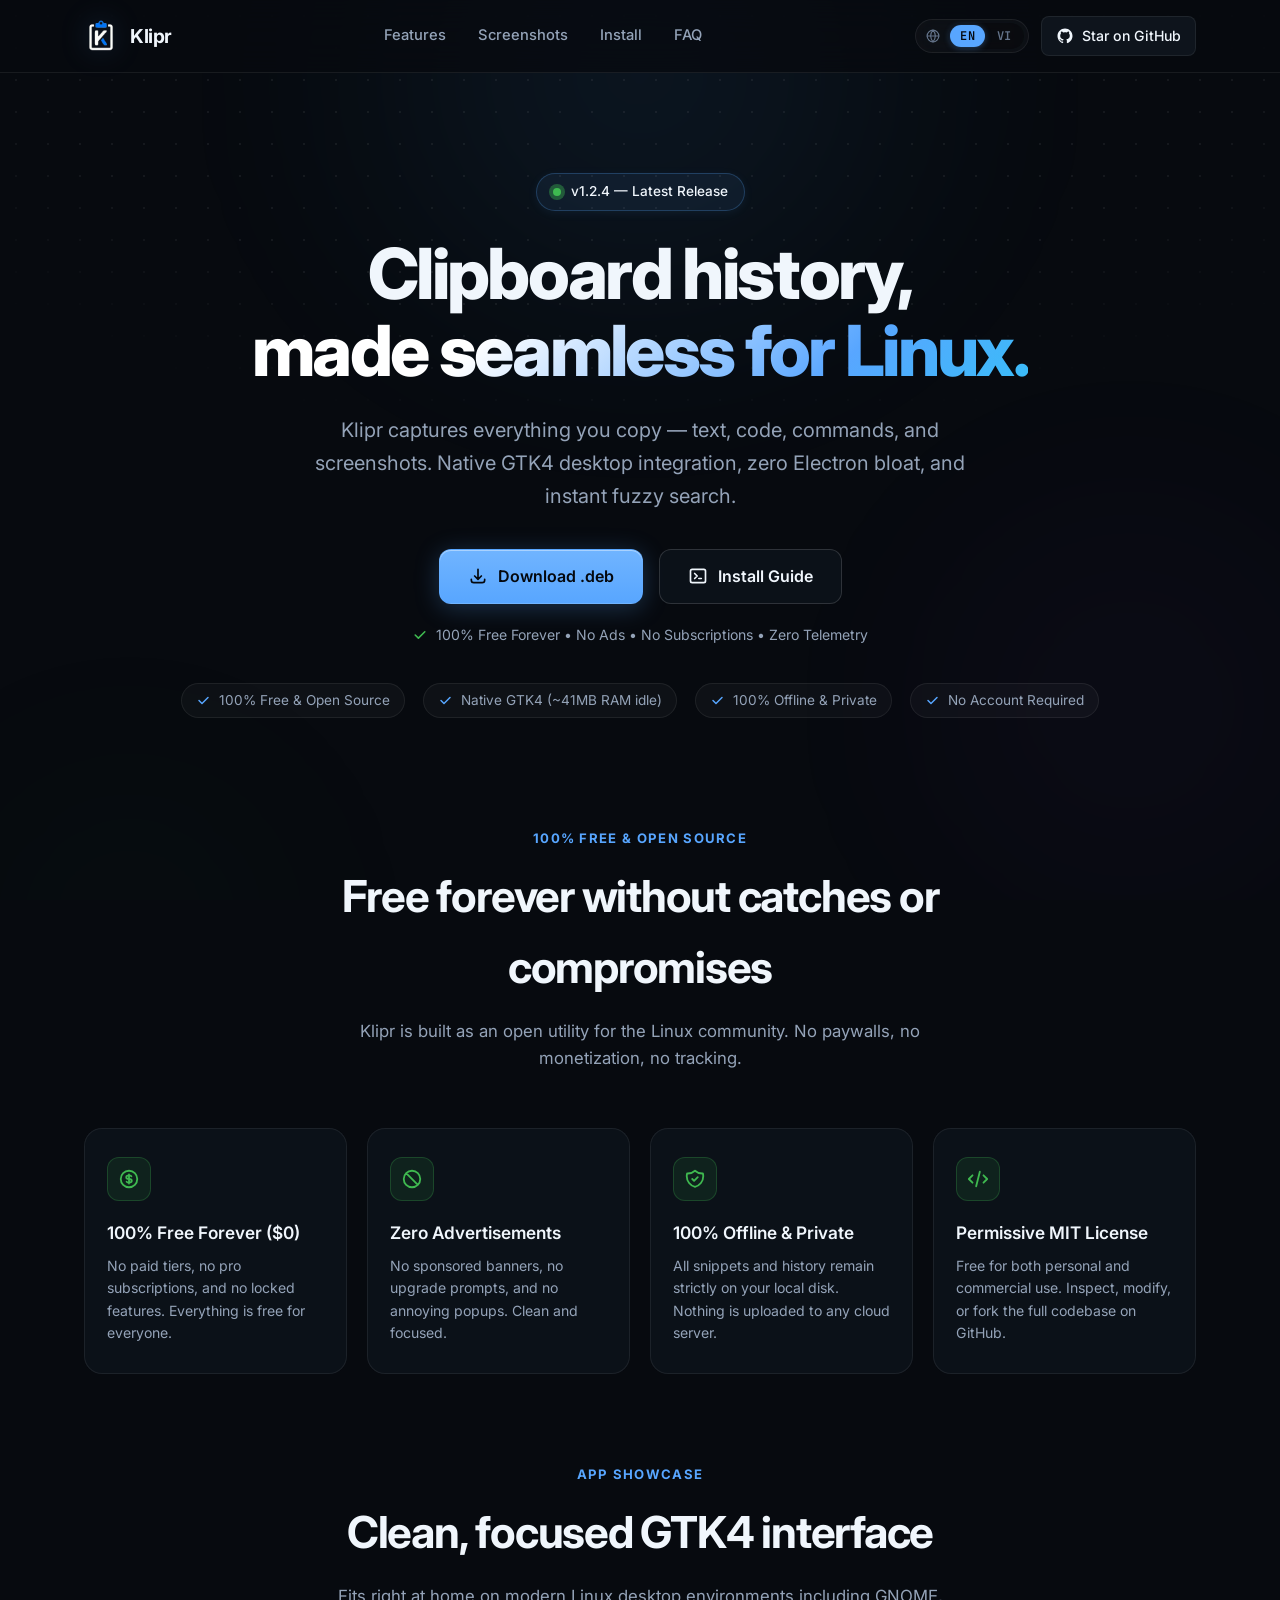
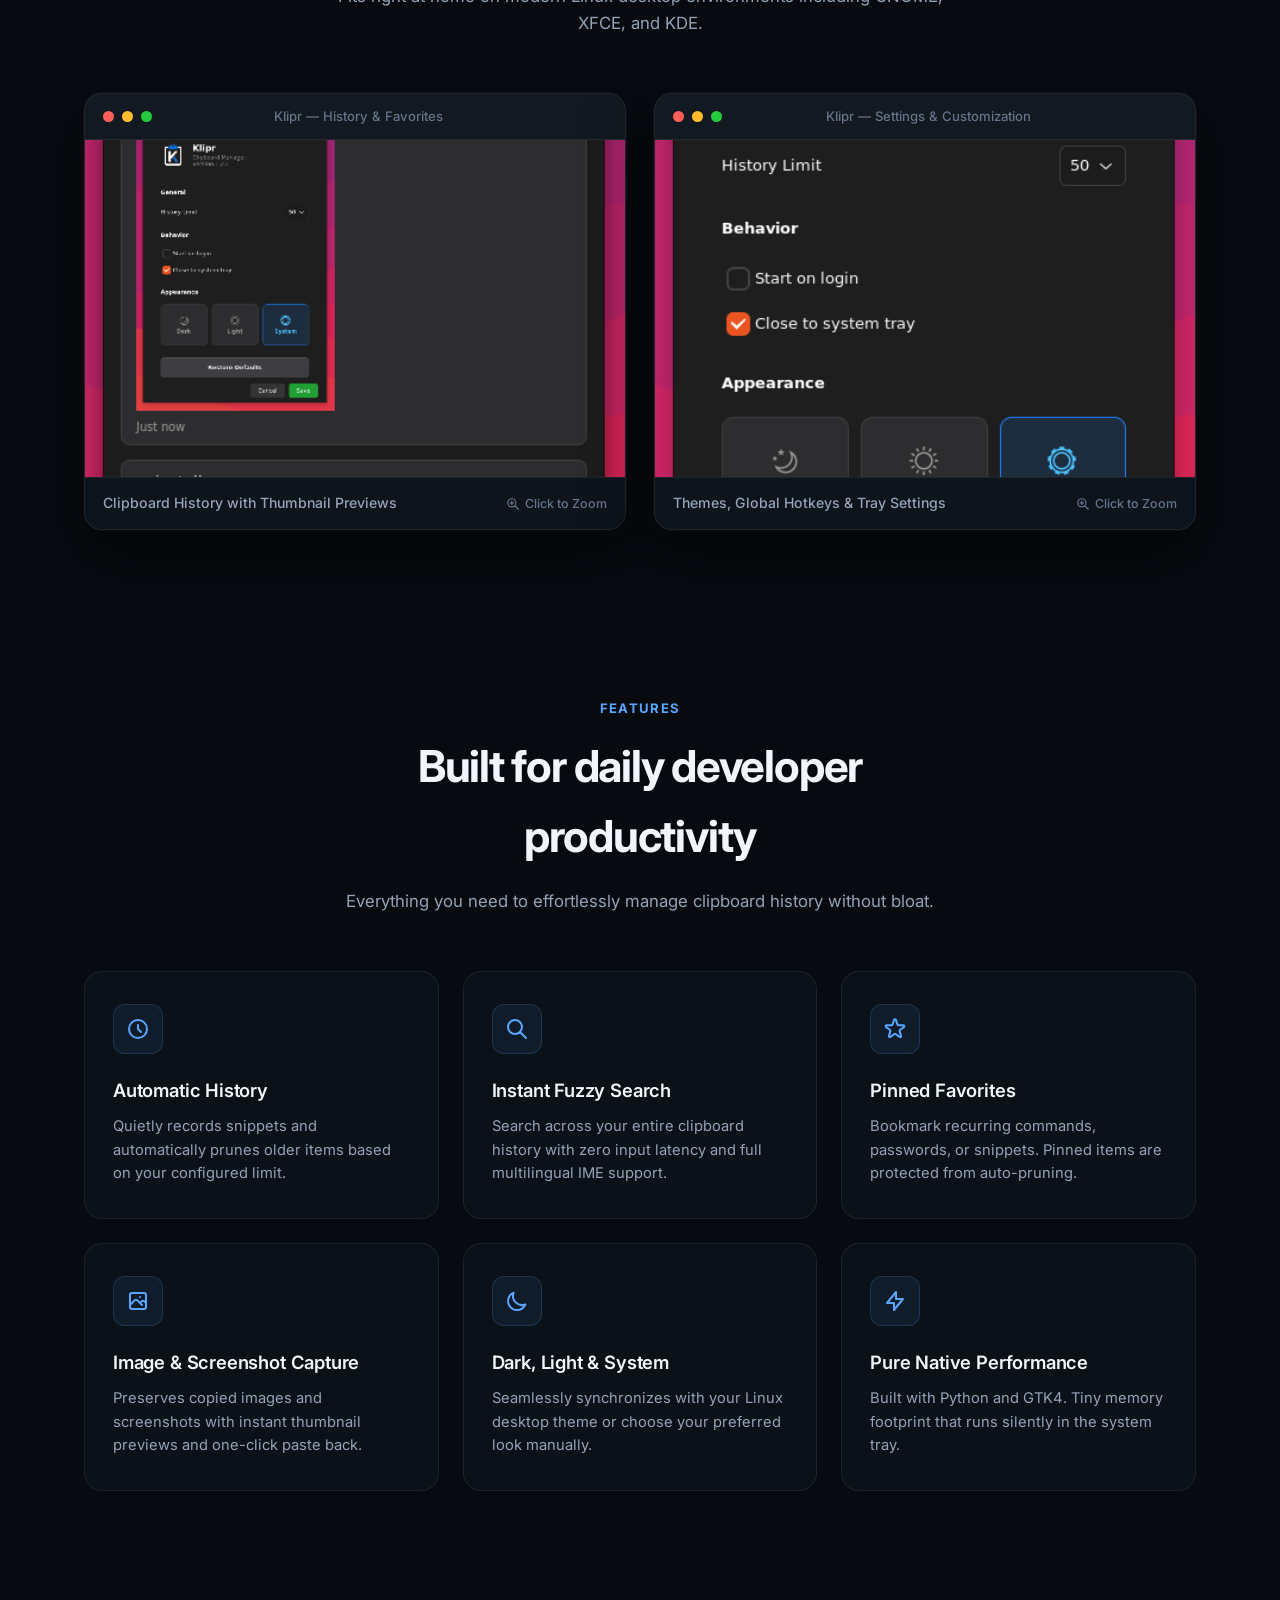
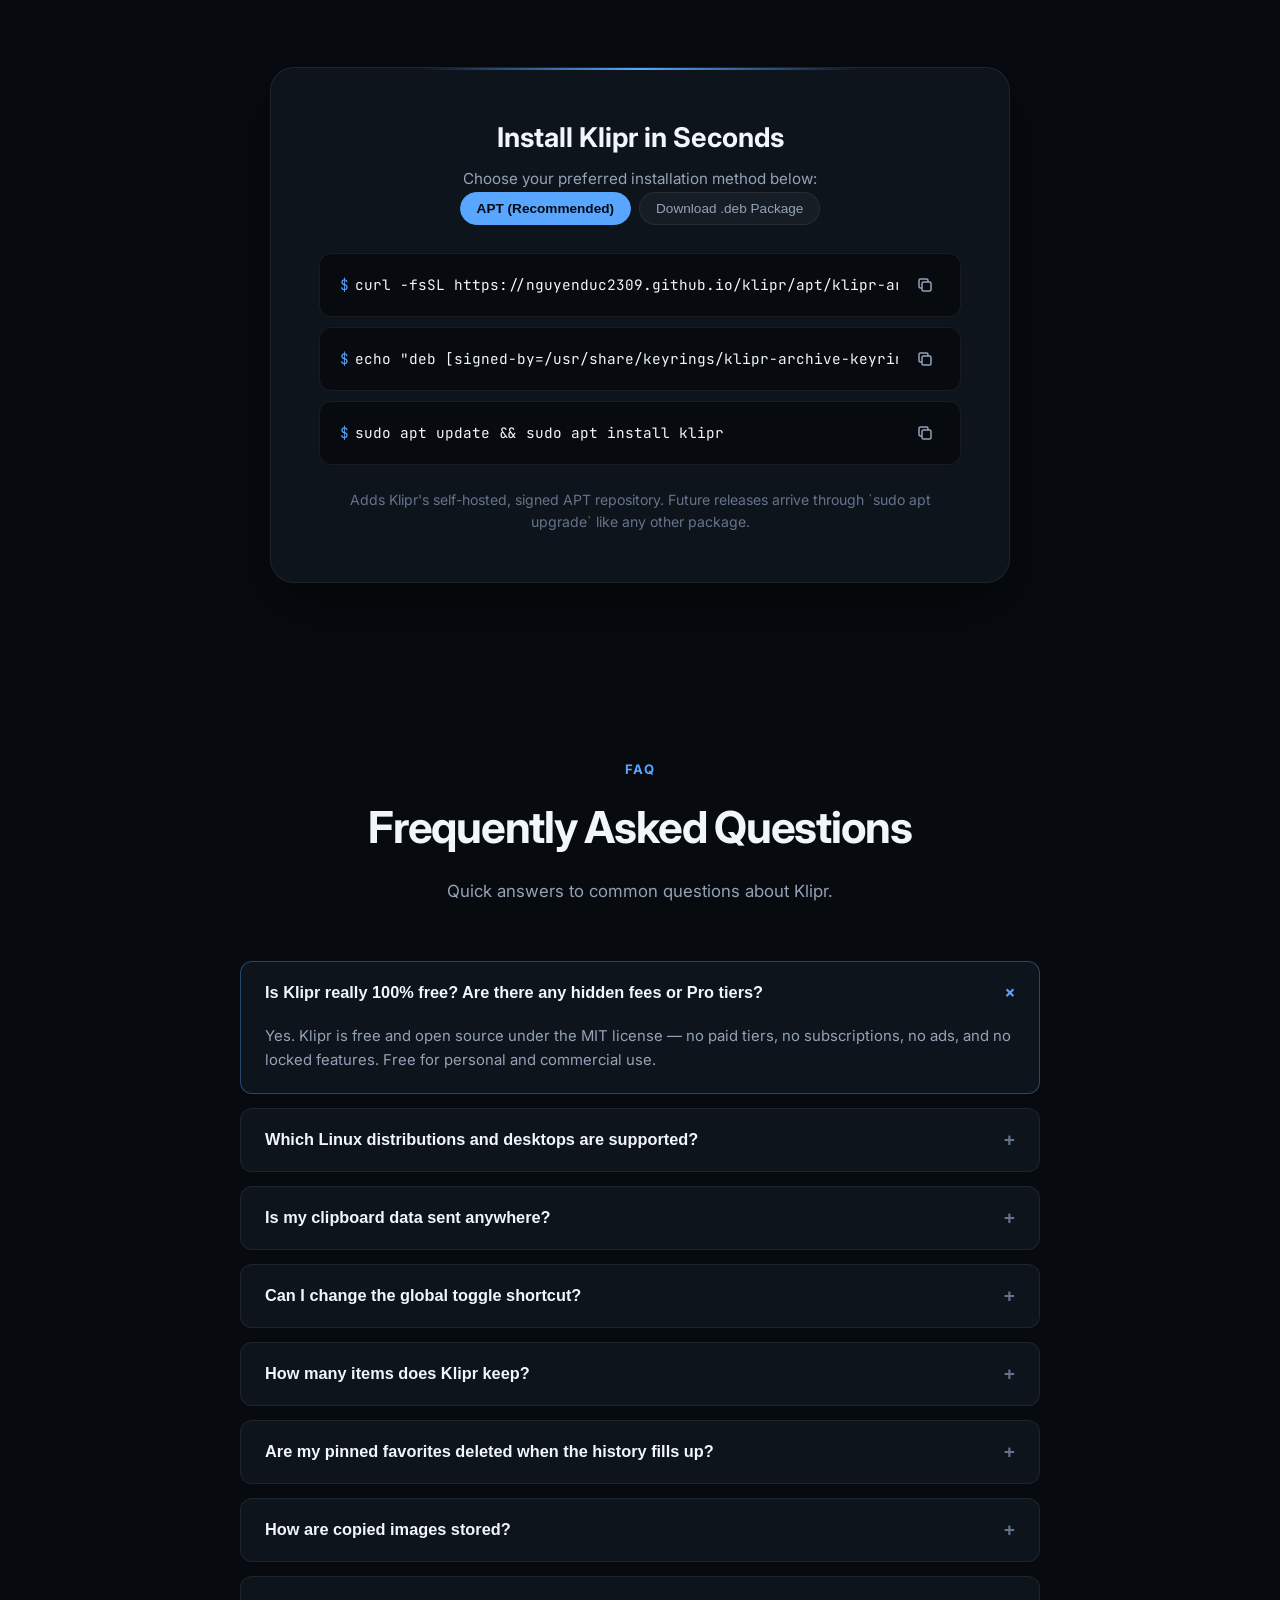
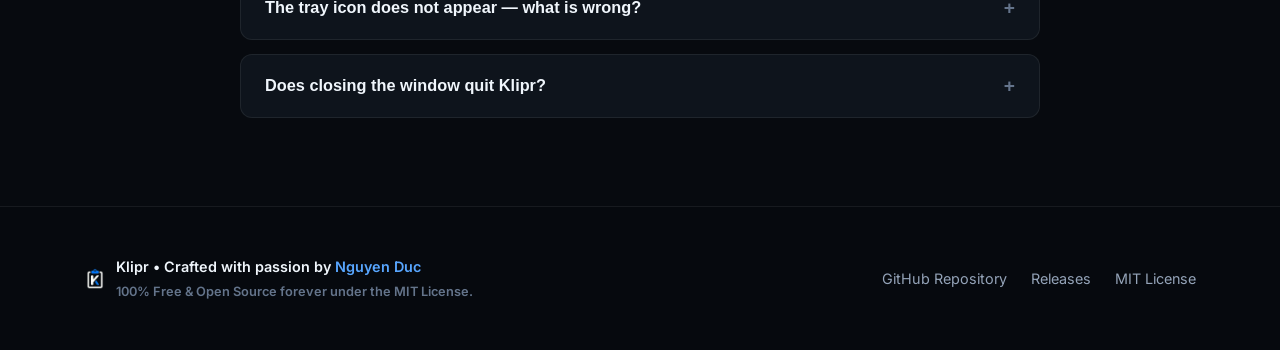
==== landing/index.html @ 882b110e "landing: dynamically attach direct latest .deb download links" ====
<!DOCTYPE html>
<html lang="en">
<head>
    <meta charset="UTF-8">
    <meta name="viewport" content="width=device-width, initial-scale=1.0">
    <title>Klipr — 100% Free, Native GTK4 Clipboard History for Linux</title>
    <meta name="description" content="A lightweight, 100% free, and native GTK4 clipboard history manager for Linux desktops. Saves text, code, and images with instant search and zero Electron bloat.">
    <meta name="keywords" content="free linux clipboard manager, gtk4 clipboard, klipr, open source clipboard, ubuntu deb clipboard, lightweight clipboard history">
    <meta name="author" content="Nguyen Duc">
    <meta name="theme-color" content="#070a0f">

    <!-- SEO & Indexing -->
    <link rel="canonical" href="https://nguyenduc2309.github.io/klipr/">
    <meta name="robots" content="index, follow, max-snippet:-1, max-image-preview:large, max-video-preview:-1">
    <link rel="alternate" hreflang="en" href="https://nguyenduc2309.github.io/klipr/">
    <link rel="alternate" hreflang="vi" href="https://nguyenduc2309.github.io/klipr/">
    <link rel="alternate" hreflang="x-default" href="https://nguyenduc2309.github.io/klipr/">

    <!-- Open Graph / Social Cards -->
    <meta property="og:type" content="website">
    <meta property="og:site_name" content="Klipr">
    <meta property="og:locale" content="en_US">
    <meta property="og:locale:alternate" content="vi_VN">
    <meta property="og:url" content="https://nguyenduc2309.github.io/klipr/">
    <meta property="og:title" content="Klipr — 100% Free Clipboard Manager for Linux">
    <meta property="og:description" content="100% Free &amp; Open Source GTK4 clipboard history manager for Linux. Never lose a snippet, screenshot, or copied item again.">
    <meta property="og:image" content="https://nguyenduc2309.github.io/klipr/assets/home_page.png">
    <meta property="og:image:width" content="1200">
    <meta property="og:image:height" content="750">
    <meta property="og:image:alt" content="Klipr GTK4 Clipboard History Manager Interface">

    <!-- Twitter Cards -->
    <meta name="twitter:card" content="summary_large_image">
    <meta name="twitter:title" content="Klipr — 100% Free Clipboard Manager for Linux">
    <meta name="twitter:description" content="100% Free &amp; Open Source GTK4 clipboard history manager for Linux. Fast, minimal, zero Electron.">
    <meta name="twitter:image" content="https://nguyenduc2309.github.io/klipr/assets/home_page.png">
    <meta name="twitter:creator" content="@NguyenDuc2309">

    <!-- Structured Data (JSON-LD) for Search Engines -->
    <script type="application/ld+json">
    {
      "@context": "https://schema.org",
      "@type": "SoftwareApplication",
      "name": "Klipr",
      "applicationCategory": "UtilitiesApplication",
      "operatingSystem": "Linux",
      "description": "A modern, lightweight, 100% free clipboard history manager for Linux desktops built natively with GTK4.",
      "image": "https://nguyenduc2309.github.io/klipr/assets/logo.png",
      "screenshot": "https://nguyenduc2309.github.io/klipr/assets/home_page.png",
      "offers": {
        "@type": "Offer",
        "price": "0",
        "priceCurrency": "USD"
      },
      "author": {
        "@type": "Person",
        "name": "Nguyen Duc",
        "url": "https://github.com/NguyenDuc2309"
      },
      "url": "https://nguyenduc2309.github.io/klipr/",
      "downloadUrl": "https://github.com/NguyenDuc2309/klipr/releases/latest",
      "softwareVersion": "1.2.4",
      "license": "https://opensource.org/licenses/MIT"
    }
    </script>

    <!-- Favicons & Fonts -->
    <link rel="icon" href="./assets/logo.png" type="image/png">
    <link rel="preconnect" href="https://fonts.googleapis.com">
    <link rel="preconnect" href="https://fonts.gstatic.com" crossorigin>
    <link href="https://fonts.googleapis.com/css2?family=Inter:wght@400;500;600;700;800&family=JetBrains+Mono:wght@400;500;600&display=swap" rel="stylesheet">
    
    <link rel="stylesheet" href="./css/style.css">
</head>
<body>

    <!-- Ambient Glowing Background & Mesh Grid -->
    <div class="bg-ambient" aria-hidden="true">
        <div class="bg-grid-overlay"></div>
        <div class="glow-top-center glow-orb"></div>
        <div class="glow-middle-right glow-orb"></div>
        <div class="glow-bottom-left glow-orb"></div>
    </div>

    <!-- Navigation -->
    <header class="navbar">
        <div class="container nav-inner">
            <a href="#" class="nav-brand" aria-label="Klipr Home">
                <img src="./assets/logo.png" alt="Klipr Logo" width="34" height="34">
                <span>Klipr</span>
            </a>

            <nav class="nav-links" aria-label="Primary Navigation">
                <a href="#features" data-i18n="nav.features">Features</a>
                <a href="#screenshots" data-i18n="nav.screenshots">Screenshots</a>
                <a href="#install" data-i18n="nav.install">Install</a>
                <a href="#faq" data-i18n="nav.faq">FAQ</a>
            </nav>

            <div class="nav-cta">
                <!-- Language Switcher -->
                <div class="lang-switcher" aria-label="Language Switcher">
                    <svg class="lang-globe-icon" width="14" height="14" viewBox="0 0 24 24" fill="none" stroke="currentColor" stroke-width="2" stroke-linecap="round" stroke-linejoin="round" aria-hidden="true">
                        <circle cx="12" cy="12" r="10"></circle>
                        <line x1="2" y1="12" x2="22" y2="12"></line>
                        <path d="M12 2a15.3 15.3 0 0 1 4 10 15.3 15.3 0 0 1-4 10 15.3 15.3 0 0 1-4-10 15.3 15.3 0 0 1 4-10z"></path>
                    </svg>
                    <div class="lang-segmented">
                        <button type="button" class="lang-btn active" data-lang="en" onclick="setLanguage('en')" title="Switch to English">EN</button>
                        <button type="button" class="lang-btn" data-lang="vi" onclick="setLanguage('vi')" title="Chuyển sang Tiếng Việt">VI</button>
                    </div>
                </div>

                <a href="https://github.com/NguyenDuc2309/klipr" target="_blank" rel="noopener noreferrer" class="gh-btn" aria-label="Klipr on GitHub">
                    <svg viewBox="0 0 24 24" width="18" height="18" fill="currentColor" aria-hidden="true"><path d="M12 2C6.477 2 2 6.477 2 12c0 4.42 2.865 8.166 6.839 9.489.5.092.682-.217.682-.482 0-.237-.008-.866-.013-1.7-2.782.603-3.369-1.34-3.369-1.34-.454-1.156-1.11-1.462-1.11-1.462-.908-.62.069-.608.069-.608 1.003.07 1.531 1.03 1.531 1.03.892 1.529 2.341 1.087 2.91.831.092-.646.35-1.086.636-1.336-2.22-.253-4.555-1.11-4.555-4.943 0-1.091.39-1.984 1.029-2.683-.103-.253-.446-1.27.098-2.647 0 0 .84-.269 2.75 1.025A9.564 9.564 0 0112 6.844c.85.004 1.705.114 2.504.336 1.909-1.294 2.747-1.025 2.747-1.025.546 1.377.203 2.394.1 2.647.64.699 1.028 1.592 1.028 2.683 0 3.842-2.339 4.687-4.566 4.935.359.309.678.919.678 1.852 0 1.336-.012 2.415-.012 2.743 0 .267.18.578.688.48C19.138 20.161 22 16.418 22 12c0-5.523-4.477-10-10-10z"/></svg>
                    <span data-i18n="nav.star">Star on GitHub</span>
                </a>
            </div>
        </div>
    </header>

    <main>
        <!-- Hero Section -->
        <section class="hero">
            <div class="container">
                <div class="badge-wrapper reveal">
                    <a href="https://github.com/NguyenDuc2309/klipr/releases/latest" target="_blank" rel="noopener noreferrer" class="badge-release">
                        <span class="badge-pulse"></span>
                        <span id="latest-version-badge">v1.2.4 — Latest Release</span>
                    </a>
                </div>

                <h1 class="hero-title reveal delay-1" data-i18n="hero.title">
                    Clipboard history,<br><span class="gradient-text">made seamless for Linux.</span>
                </h1>

                <p class="hero-description reveal delay-2" data-i18n="hero.desc">
                    Klipr captures everything you copy — text, code, commands, and screenshots. Native GTK4 desktop integration, zero Electron bloat, and instant fuzzy search.
                </p>

                <div class="hero-actions reveal delay-3">
                    <a id="download-deb-btn" href="https://github.com/NguyenDuc2309/klipr/releases/download/v1.2.4/klipr_1.2.4_all.deb" class="btn btn-primary" title="Download klipr_1.2.4_all.deb">
                        <svg class="btn-icon" fill="none" viewBox="0 0 24 24" stroke="currentColor">
                            <path stroke-linecap="round" stroke-linejoin="round" stroke-width="2" d="M4 16v1a3 3 0 003 3h10a3 3 0 003-3v-1m-4-4l-4 4m0 0l-4-4m4 4V4"/>
                        </svg>
                        <span data-i18n="hero.download_deb">Download .deb</span>
                    </a>
                    <a href="#install" class="btn btn-secondary">
                        <svg class="btn-icon" fill="none" viewBox="0 0 24 24" stroke="currentColor">
                            <path stroke-linecap="round" stroke-linejoin="round" stroke-width="2" d="M8 9l3 3-3 3m5 0h3M5 20h14a2 2 0 002-2V6a2 2 0 00-2-2H5a2 2 0 00-2 2v12a2 2 0 002 2z"/>
                        </svg>
                        <span data-i18n="hero.install_guide">Install Guide</span>
                    </a>
                </div>

                <div class="hero-trust-text reveal delay-3">
                    <svg fill="currentColor" viewBox="0 0 20 20"><path fill-rule="evenodd" d="M16.707 5.293a1 1 0 010 1.414l-8 8a1 1 0 01-1.414 0l-4-4a1 1 0 011.414-1.414L8 12.586l7.293-7.293a1 1 0 011.414 0z" clip-rule="evenodd"/></svg>
                    <span data-i18n="hero.trust_free">100% Free Forever &bull; No Ads &bull; No Subscriptions &bull; Zero Telemetry</span>
                </div>

                <div class="hero-pills reveal delay-3">
                    <div class="pill-item">
                        <svg fill="currentColor" viewBox="0 0 20 20"><path fill-rule="evenodd" d="M16.707 5.293a1 1 0 010 1.414l-8 8a1 1 0 01-1.414 0l-4-4a1 1 0 011.414-1.414L8 12.586l7.293-7.293a1 1 0 011.414 0z" clip-rule="evenodd"/></svg>
                        <span data-i18n="hero.pill_free">100% Free &amp; Open Source</span>
                    </div>
                    <div class="pill-item">
                        <svg fill="currentColor" viewBox="0 0 20 20"><path fill-rule="evenodd" d="M16.707 5.293a1 1 0 010 1.414l-8 8a1 1 0 01-1.414 0l-4-4a1 1 0 011.414-1.414L8 12.586l7.293-7.293a1 1 0 011.414 0z" clip-rule="evenodd"/></svg>
                        <span data-i18n="hero.pill_gtk">Native GTK4 (~41MB RAM idle)</span>
                    </div>
                    <div class="pill-item">
                        <svg fill="currentColor" viewBox="0 0 20 20"><path fill-rule="evenodd" d="M16.707 5.293a1 1 0 010 1.414l-8 8a1 1 0 01-1.414 0l-4-4a1 1 0 011.414-1.414L8 12.586l7.293-7.293a1 1 0 011.414 0z" clip-rule="evenodd"/></svg>
                        <span data-i18n="hero.pill_privacy">100% Offline &amp; Private</span>
                    </div>
                    <div class="pill-item">
                        <svg fill="currentColor" viewBox="0 0 20 20"><path fill-rule="evenodd" d="M16.707 5.293a1 1 0 010 1.414l-8 8a1 1 0 01-1.414 0l-4-4a1 1 0 011.414-1.414L8 12.586l7.293-7.293a1 1 0 011.414 0z" clip-rule="evenodd"/></svg>
                        <span data-i18n="hero.pill_no_account">No Account Required</span>
                    </div>
                </div>
            </div>
        </section>

        <!-- 100% Free & Open Source Promise Section -->
        <section class="section" id="free-promise" style="padding: 40px 0 60px;">
            <div class="container">
                <div class="section-header reveal">
                    <span class="section-tag" data-i18n="promise.tag">100% Free &amp; Open Source</span>
                    <h2 class="section-title" data-i18n="promise.title">Free forever without catches or compromises</h2>
                    <p class="section-subtitle" data-i18n="promise.subtitle">Klipr is built as an open utility for the Linux community. No paywalls, no monetization, no tracking.</p>
                </div>

                <div class="free-promise-grid reveal">
                    <div class="free-card">
                        <div class="free-card-icon">
                            <svg width="22" height="22" fill="none" viewBox="0 0 24 24" stroke="currentColor"><path stroke-linecap="round" stroke-linejoin="round" stroke-width="2" d="M12 8c-1.657 0-3 .895-3 2s1.343 2 3 2 3 .895 3 2-1.343 2-3 2m0-8c1.11 0 2.08.402 2.599 1M12 8V7m0 1v8m0 0v1m0-1c-1.11 0-2.08-.402-2.599-1M21 12a9 9 0 11-18 0 9 9 0 0118 0z"/></svg>
                        </div>
                        <h3 data-i18n="promise.c1_title">100% Free Forever ($0)</h3>
                        <p data-i18n="promise.c1_desc">No paid tiers, no pro subscriptions, and no locked features. Everything is free for everyone.</p>
                    </div>

                    <div class="free-card">
                        <div class="free-card-icon">
                            <svg width="22" height="22" fill="none" viewBox="0 0 24 24" stroke="currentColor"><path stroke-linecap="round" stroke-linejoin="round" stroke-width="2" d="M18.364 18.364A9 9 0 005.636 5.636m12.728 12.728A9 9 0 015.636 5.636m12.728 12.728L5.636 5.636"/></svg>
                        </div>
                        <h3 data-i18n="promise.c2_title">Zero Advertisements</h3>
                        <p data-i18n="promise.c2_desc">No sponsored banners, no upgrade prompts, and no annoying popups. Clean and focused.</p>
                    </div>

                    <div class="free-card">
                        <div class="free-card-icon">
                            <svg width="22" height="22" fill="none" viewBox="0 0 24 24" stroke="currentColor"><path stroke-linecap="round" stroke-linejoin="round" stroke-width="2" d="M9 12l2 2 4-4m5.618-4.016A11.955 11.955 0 0112 2.944a11.955 11.955 0 01-8.618 3.04A12.02 12.02 0 003 9c0 5.591 3.824 10.29 9 11.622 5.176-1.332 9-6.03 9-11.622 0-1.042-.133-2.052-.382-3.016z"/></svg>
                        </div>
                        <h3 data-i18n="promise.c3_title">100% Offline &amp; Private</h3>
                        <p data-i18n="promise.c3_desc">All snippets and history remain strictly on your local disk. Nothing is uploaded to any cloud server.</p>
                    </div>

                    <div class="free-card">
                        <div class="free-card-icon">
                            <svg width="22" height="22" fill="none" viewBox="0 0 24 24" stroke="currentColor"><path stroke-linecap="round" stroke-linejoin="round" stroke-width="2" d="M10 20l4-16m4 4l4 4-4 4M6 16l-4-4 4-4"/></svg>
                        </div>
                        <h3 data-i18n="promise.c4_title">Permissive MIT License</h3>
                        <p data-i18n="promise.c4_desc">Free for both personal and commercial use. Inspect, modify, or fork the full codebase on GitHub.</p>
                    </div>
                </div>
            </div>
        </section>

        <!-- Screenshots / Showcase -->
        <section class="showcase" id="screenshots">
            <div class="container">
                <div class="section-header reveal">
                    <span class="section-tag" data-i18n="showcase.tag">App Showcase</span>
                    <h2 class="section-title" data-i18n="showcase.title">Clean, focused GTK4 interface</h2>
                    <p class="section-subtitle" data-i18n="showcase.subtitle">Fits right at home on modern Linux desktop environments including GNOME, XFCE, and KDE.</p>
                </div>

                <div class="showcase-container">
                    <div class="window-frame reveal" title="Click to view full image">
                        <div class="window-header">
                            <div class="window-controls">
                                <span class="window-dot dot-close"></span>
                                <span class="window-dot dot-min"></span>
                                <span class="window-dot dot-max"></span>
                            </div>
                            <span class="window-title" data-i18n="showcase.window1_title">Klipr — History &amp; Favorites</span>
                            <div style="width: 42px;"></div>
                        </div>
                        <img src="./assets/home_page.png" alt="Klipr Clipboard History View" class="window-img" loading="lazy">
                        <div class="window-caption">
                            <span data-i18n="showcase.window1_caption">Clipboard History with Thumbnail Previews</span>
                            <span class="zoom-hint">
                                <svg width="14" height="14" fill="none" stroke="currentColor" viewBox="0 0 24 24"><path stroke-linecap="round" stroke-linejoin="round" stroke-width="2" d="M21 21l-6-6m2-5a7 7 0 11-14 0 7 7 0 0114 0zM10 7v6m3-3H7"/></svg>
                                <span data-i18n="showcase.zoom">Click to Zoom</span>
                            </span>
                        </div>
                    </div>

                    <div class="window-frame reveal delay-1" title="Click to view full image">
                        <div class="window-header">
                            <div class="window-controls">
                                <span class="window-dot dot-close"></span>
                                <span class="window-dot dot-min"></span>
                                <span class="window-dot dot-max"></span>
                            </div>
                            <span class="window-title" data-i18n="showcase.window2_title">Klipr — Settings &amp; Customization</span>
                            <div style="width: 42px;"></div>
                        </div>
                        <img src="./assets/setting_page.png" alt="Klipr Settings View" class="window-img" loading="lazy">
                        <div class="window-caption">
                            <span data-i18n="showcase.window2_caption">Themes, Global Hotkeys &amp; Tray Settings</span>
                            <span class="zoom-hint">
                                <svg width="14" height="14" fill="none" stroke="currentColor" viewBox="0 0 24 24"><path stroke-linecap="round" stroke-linejoin="round" stroke-width="2" d="M21 21l-6-6m2-5a7 7 0 11-14 0 7 7 0 0114 0zM10 7v6m3-3H7"/></svg>
                                <span data-i18n="showcase.zoom">Click to Zoom</span>
                            </span>
                        </div>
                    </div>
                </div>
            </div>
        </section>

        <!-- Features Section -->
        <section class="section" id="features">
            <div class="container">
                <div class="section-header reveal">
                    <span class="section-tag" data-i18n="features.tag">Features</span>
                    <h2 class="section-title" data-i18n="features.title">Built for daily developer productivity</h2>
                    <p class="section-subtitle" data-i18n="features.subtitle">Everything you need to effortlessly manage clipboard history without bloat.</p>
                </div>

                <div class="features-grid">
                    <div class="feature-card reveal">
                        <div class="feature-icon-wrapper">
                            <svg width="24" height="24" fill="none" viewBox="0 0 24 24" stroke="currentColor"><path stroke-linecap="round" stroke-linejoin="round" stroke-width="2" d="M12 8v4l3 3m6-3a9 9 0 11-18 0 9 9 0 0118 0z"/></svg>
                        </div>
                        <h3 data-i18n="features.f1_title">Automatic History</h3>
                        <p data-i18n="features.f1_desc">Quietly records snippets and automatically prunes older items based on your configured limit.</p>
                    </div>

                    <div class="feature-card reveal delay-1">
                        <div class="feature-icon-wrapper">
                            <svg width="24" height="24" fill="none" viewBox="0 0 24 24" stroke="currentColor"><path stroke-linecap="round" stroke-linejoin="round" stroke-width="2" d="M21 21l-6-6m2-5a7 7 0 11-14 0 7 7 0 0114 0z"/></svg>
                        </div>
                        <h3 data-i18n="features.f2_title">Instant Fuzzy Search</h3>
                        <p data-i18n="features.f2_desc">Search across your entire clipboard history with zero input latency and full multilingual IME support.</p>
                    </div>

                    <div class="feature-card reveal delay-2">
                        <div class="feature-icon-wrapper">
                            <svg width="24" height="24" fill="none" viewBox="0 0 24 24" stroke="currentColor"><path stroke-linecap="round" stroke-linejoin="round" stroke-width="2" d="M11.049 2.927c.3-.921 1.603-.921 1.902 0l1.519 4.674a1 1 0 00.95.69h4.915c.969 0 1.371 1.24.588 1.81l-3.976 2.888a1 1 0 00-.363 1.118l1.518 4.674c.3.922-.755 1.688-1.538 1.118l-3.976-2.888a1 1 0 00-1.176 0l-3.976 2.888c-.783.57-1.838-.197-1.538-1.118l1.518-4.674a1 1 0 00-.363-1.118l-3.976-2.888c-.784-.57-.38-1.81.588-1.81h4.914a1 1 0 00.951-.69l1.519-4.674z"/></svg>
                        </div>
                        <h3 data-i18n="features.f3_title">Pinned Favorites</h3>
                        <p data-i18n="features.f3_desc">Bookmark recurring commands, passwords, or snippets. Pinned items are protected from auto-pruning.</p>
                    </div>

                    <div class="feature-card reveal">
                        <div class="feature-icon-wrapper">
                            <svg width="24" height="24" fill="none" viewBox="0 0 24 24" stroke="currentColor"><path stroke-linecap="round" stroke-linejoin="round" stroke-width="2" d="M4 16l4.586-4.586a2 2 0 012.828 0L16 16m-2-2l1.586-1.586a2 2 0 012.828 0L20 14m-6-6h.01M6 20h12a2 2 0 002-2V6a2 2 0 00-2-2H6a2 2 0 00-2 2v12a2 2 0 002 2z"/></svg>
                        </div>
                        <h3 data-i18n="features.f4_title">Image &amp; Screenshot Capture</h3>
                        <p data-i18n="features.f4_desc">Preserves copied images and screenshots with instant thumbnail previews and one-click paste back.</p>
                    </div>

                    <div class="feature-card reveal delay-1">
                        <div class="feature-icon-wrapper">
                            <svg width="24" height="24" fill="none" viewBox="0 0 24 24" stroke="currentColor"><path stroke-linecap="round" stroke-linejoin="round" stroke-width="2" d="M20.354 15.354A9 9 0 018.646 3.646 9.003 9.003 0 0012 21a9.003 9.003 0 008.354-5.646z"/></svg>
                        </div>
                        <h3 data-i18n="features.f5_title">Dark, Light &amp; System</h3>
                        <p data-i18n="features.f5_desc">Seamlessly synchronizes with your Linux desktop theme or choose your preferred look manually.</p>
                    </div>

                    <div class="feature-card reveal delay-2">
                        <div class="feature-icon-wrapper">
                            <svg width="24" height="24" fill="none" viewBox="0 0 24 24" stroke="currentColor"><path stroke-linecap="round" stroke-linejoin="round" stroke-width="2" d="M13 10V3L4 14h7v7l9-11h-7z"/></svg>
                        </div>
                        <h3 data-i18n="features.f6_title">Pure Native Performance</h3>
                        <p data-i18n="features.f6_desc">Built with Python and GTK4. Tiny memory footprint that runs silently in the system tray.</p>
                    </div>
                </div>
            </div>
        </section>

        <!-- Install Section -->
        <section class="section" id="install">
            <div class="container">
                <div class="install-card reveal">
                    <div class="install-header">
                        <h3 data-i18n="install.title">Install Klipr in Seconds</h3>
                        <p data-i18n="install.subtitle">Choose your preferred installation method below:</p>
                        <div class="install-tabs">
                            <button class="install-tab-btn active" data-install-target="install-apt" data-i18n="install.tab_apt">APT (Recommended)</button>
                            <button class="install-tab-btn" data-install-target="install-deb" data-i18n="install.tab_deb">Download .deb Package</button>
                        </div>
                    </div>

                    <!-- Panel 1: APT repo (Primary) -->
                    <div id="install-apt" class="install-panel active">
                        <div class="code-box" data-copy="curl -fsSL https://nguyenduc2309.github.io/klipr/apt/klipr-archive-keyring.asc | sudo gpg --dearmor -o /usr/share/keyrings/klipr-archive-keyring.gpg" title="Click to copy command">
                            <div class="code-text">
                                <span class="code-prompt">$</span><span>curl -fsSL https://nguyenduc2309.github.io/klipr/apt/klipr-archive-keyring.asc | sudo gpg --dearmor -o /usr/share/keyrings/klipr-archive-keyring.gpg</span>
                            </div>
                            <button class="copy-btn" aria-label="Copy key import command">
                                <svg width="18" height="18" fill="none" viewBox="0 0 24 24" stroke="currentColor">
                                    <path stroke-linecap="round" stroke-linejoin="round" stroke-width="2" d="M8 16H6a2 2 0 01-2-2V6a2 2 0 012-2h8a2 2 0 012 2v2m-6 12h8a2 2 0 002-2v-8a2 2 0 00-2-2h-8a2 2 0 00-2 2v8a2 2 0 002 2z"/>
                                </svg>
                            </button>
                        </div>
                        <div class="code-box" data-copy="echo &quot;deb [signed-by=/usr/share/keyrings/klipr-archive-keyring.gpg] https://nguyenduc2309.github.io/klipr/apt stable main&quot; | sudo tee /etc/apt/sources.list.d/klipr.list" title="Click to copy command" style="margin-top: 10px;">
                            <div class="code-text">
                                <span class="code-prompt">$</span><span>echo "deb [signed-by=/usr/share/keyrings/klipr-archive-keyring.gpg] https://nguyenduc2309.github.io/klipr/apt stable main" | sudo tee /etc/apt/sources.list.d/klipr.list</span>
                            </div>
                            <button class="copy-btn" aria-label="Copy add-repo command">
                                <svg width="18" height="18" fill="none" viewBox="0 0 24 24" stroke="currentColor">
                                    <path stroke-linecap="round" stroke-linejoin="round" stroke-width="2" d="M8 16H6a2 2 0 01-2-2V6a2 2 0 012-2h8a2 2 0 012 2v2m-6 12h8a2 2 0 002-2v-8a2 2 0 00-2-2h-8a2 2 0 00-2 2v8a2 2 0 002 2z"/>
                                </svg>
                            </button>
                        </div>
                        <div class="code-box" data-copy="sudo apt update &amp;&amp; sudo apt install klipr" title="Click to copy command" style="margin-top: 10px;">
                            <div class="code-text">
                                <span class="code-prompt">$</span><span>sudo apt update &amp;&amp; sudo apt install klipr</span>
                            </div>
                            <button class="copy-btn" aria-label="Copy install command">
                                <svg width="18" height="18" fill="none" viewBox="0 0 24 24" stroke="currentColor">
                                    <path stroke-linecap="round" stroke-linejoin="round" stroke-width="2" d="M8 16H6a2 2 0 01-2-2V6a2 2 0 012-2h8a2 2 0 012 2v2m-6 12h8a2 2 0 002-2v-8a2 2 0 00-2-2h-8a2 2 0 00-2 2v8a2 2 0 002 2z"/>
                                </svg>
                            </button>
                        </div>
                        <p class="install-note" data-i18n="install.note_apt">Adds Klipr's self-hosted, signed APT repository. Future releases arrive through <code>sudo apt upgrade</code> like any other package.</p>
                    </div>

                    <!-- Panel 2: DEB -->
                    <div id="install-deb" class="install-panel">
                        <div style="margin-bottom: 14px;">
                            <a id="panel-deb-btn" href="https://github.com/NguyenDuc2309/klipr/releases/latest" class="btn btn-primary" style="display: inline-flex; width: auto; padding: 7px 16px; font-size: 13px;">
                                <svg class="btn-icon" fill="none" viewBox="0 0 24 24" stroke="currentColor">
                                    <path stroke-linecap="round" stroke-linejoin="round" stroke-width="2" d="M4 16v1a3 3 0 003 3h10a3 3 0 003-3v-1m-4-4l-4 4m0 0l-4-4m4 4V4"/>
                                </svg>
                                <span id="panel-deb-btn-text">Download Latest .deb</span>
                            </a>
                        </div>
                        <div id="install-code-box" class="code-box" data-copy="sudo apt install ./klipr_1.2.4_all.deb" title="Click to copy command">
                            <div class="code-text">
                                <span class="code-prompt">$</span><span id="install-cmd-text">sudo apt install ./klipr_1.2.4_all.deb</span>
                            </div>
                            <button class="copy-btn" aria-label="Copy install command">
                                <svg width="18" height="18" fill="none" viewBox="0 0 24 24" stroke="currentColor">
                                    <path stroke-linecap="round" stroke-linejoin="round" stroke-width="2" d="M8 16H6a2 2 0 01-2-2V6a2 2 0 012-2h8a2 2 0 012 2v2m-6 12h8a2 2 0 002-2v-8a2 2 0 00-2-2h-8a2 2 0 00-2 2v8a2 2 0 002 2z"/>
                                </svg>
                            </button>
                        </div>
                        <p class="install-note"><span data-i18n="install.note_deb_prefix">Download the latest release package directly from</span> <a id="release-link" href="https://github.com/NguyenDuc2309/klipr/releases/latest" target="_blank" rel="noopener noreferrer" style="color: var(--accent-blue);">GitHub Releases</a>.</p>
                    </div>
                </div>
            </div>
        </section>

        <!-- FAQ Section -->
        <section class="section" id="faq">
            <div class="container">
                <div class="section-header reveal">
                    <span class="section-tag" data-i18n="faq.tag">FAQ</span>
                    <h2 class="section-title" data-i18n="faq.title">Frequently Asked Questions</h2>
                    <p class="section-subtitle" data-i18n="faq.subtitle">Quick answers to common questions about Klipr.</p>
                </div>

                <div class="faq-list reveal">
                    <div class="faq-item active">
                        <button class="faq-question">
                            <span data-i18n="faq.q0">Is Klipr really 100% free? Are there any hidden fees or Pro tiers?</span>
                            <span class="faq-icon">+</span>
                        </button>
                        <div class="faq-answer">
                            <p data-i18n="faq.a0">Yes. Klipr is free and open source under the MIT license — no paid tiers, no subscriptions, no ads, and no locked features. Free for personal and commercial use.</p>
                        </div>
                    </div>

                    <div class="faq-item">
                        <button class="faq-question">
                            <span data-i18n="faq.q1">Which Linux distributions and desktops are supported?</span>
                            <span class="faq-icon">+</span>
                        </button>
                        <div class="faq-answer">
                            <p data-i18n="faq.a1">Klipr ships as a `.deb` for Ubuntu 22.04+, Debian 12+, Linux Mint and Pop!_OS, and runs from source on any distro with Python 3.10+, GTK4 and PyGObject. Note that it runs on X11 only — on a Wayland session it launches through XWayland.</p>
                        </div>
                    </div>

                    <div class="faq-item">
                        <button class="faq-question">
                            <span data-i18n="faq.q2">Is my clipboard data sent anywhere?</span>
                            <span class="faq-icon">+</span>
                        </button>
                        <div class="faq-answer">
                            <p data-i18n="faq.a2">No. Klipr contains no networking code at all — nothing is uploaded, and there is no telemetry or tracking. History lives in a local SQLite file at `~/.local/share/klipr/clipboard.db`. Be aware that, like most clipboard managers, this file is not encrypted, so treat it as you would any other file in your home directory.</p>
                        </div>
                    </div>

                    <div class="faq-item">
                        <button class="faq-question">
                            <span data-i18n="faq.q3">Can I change the global toggle shortcut?</span>
                            <span class="faq-icon">+</span>
                        </button>
                        <div class="faq-answer">
                            <p data-i18n="faq.a3">Yes, from the in-app Settings dialog, or by editing the `&quot;shortcut&quot;` field in `~/.config/klipr/setting.json` (default: `Ctrl+Alt+M`). The hotkey is registered as a GNOME custom keybinding, so on non-GNOME desktops you will need to bind the `klipr --toggle` command yourself in your desktop&#x27;s keyboard settings.</p>
                        </div>
                    </div>

                    <div class="faq-item">
                        <button class="faq-question">
                            <span data-i18n="faq.q4">How many items does Klipr keep?</span>
                            <span class="faq-icon">+</span>
                        </button>
                        <div class="faq-answer">
                            <p data-i18n="faq.a4">The Settings dialog offers a history limit of 50, 100 or 150 items. Once the limit is reached, the oldest entries are pruned automatically as new ones arrive.</p>
                        </div>
                    </div>

                    <div class="faq-item">
                        <button class="faq-question">
                            <span data-i18n="faq.q5">Are my pinned favorites deleted when the history fills up?</span>
                            <span class="faq-icon">+</span>
                        </button>
                        <div class="faq-answer">
                            <p data-i18n="faq.a5">No. Favorites are stored in a separate table that automatic pruning never touches, so a pinned snippet stays until you remove it yourself.</p>
                        </div>
                    </div>

                    <div class="faq-item">
                        <button class="faq-question">
                            <span data-i18n="faq.q6">How are copied images stored?</span>
                            <span class="faq-icon">+</span>
                        </button>
                        <div class="faq-answer">
                            <p data-i18n="faq.a6">Copied images are written as PNG files to `~/.cache/klipr/images/` and referenced from the history database. Identical images are de-duplicated by content hash, and the list shows a downscaled thumbnail rather than holding the full-resolution image in memory. Files are deleted once no history entry or favorite references them.</p>
                        </div>
                    </div>

                    <div class="faq-item">
                        <button class="faq-question">
                            <span data-i18n="faq.q7">The tray icon does not appear — what is wrong?</span>
                            <span class="faq-icon">+</span>
                        </button>
                        <div class="faq-answer">
                            <p data-i18n="faq.a7">Klipr implements the StatusNotifierItem (SNI) tray protocol, which needs a tray host on your desktop. KDE Plasma, XFCE, Cinnamon and MATE support it out of the box; on GNOME install `gnome-shell-extension-appindicator` and enable it. You can still open the window with the global shortcut or by running `klipr --toggle`.</p>
                        </div>
                    </div>

                    <div class="faq-item">
                        <button class="faq-question">
                            <span data-i18n="faq.q8">Does closing the window quit Klipr?</span>
                            <span class="faq-icon">+</span>
                        </button>
                        <div class="faq-answer">
                            <p data-i18n="faq.a8">No. By default closing the window hides it to the tray so clipboard capture keeps running. Turn off &quot;Close to tray&quot; in Settings if you would rather have the window close quit the app; you can always quit from the tray menu.</p>
                        </div>
                    </div>
                </div>
            </div>
        </section>
    </main>

    <!-- Floating Back to Top Button -->
    <button id="back-to-top" class="back-to-top" aria-label="Back to Top" title="Back to Top">
        <svg width="20" height="20" fill="none" viewBox="0 0 24 24" stroke="currentColor">
            <path stroke-linecap="round" stroke-linejoin="round" stroke-width="2" d="M5 10l7-7m0 0l7 7m-7-7v18"/>
        </svg>
    </button>

    <!-- Lightbox Modal -->
    <div id="lightbox" class="lightbox" role="dialog" aria-modal="true" aria-label="Image Preview">
        <div class="lightbox-content">
            <button id="lightbox-close" class="lightbox-close" aria-label="Close Preview">&times;</button>
            <img id="lightbox-img" class="lightbox-img" src="" alt="">
        </div>
    </div>

    <!-- Toast Notifications Container -->
    <div class="toast-container" aria-live="polite"></div>

    <!-- Footer -->
    <footer class="footer">
        <div class="container footer-inner">
            <div class="footer-brand">
                <img src="./assets/logo.png" alt="Klipr" width="22" height="22">
                <div>
                    <div><span data-i18n="footer.crafted">Klipr &bull; Crafted with passion by</span> <a href="https://github.com/NguyenDuc2309" target="_blank" rel="noopener noreferrer" style="color: var(--accent-blue); font-weight: 600;">Nguyen Duc</a></div>
                    <div style="font-size: 0.8rem; color: var(--text-muted); margin-top: 4px;" data-i18n="footer.free_note">100% Free &amp; Open Source forever under the MIT License.</div>
                </div>
            </div>

            <div class="footer-links">
                <a href="https://github.com/NguyenDuc2309/klipr" target="_blank" rel="noopener noreferrer" data-i18n="footer.repo">GitHub Repository</a>
                <a href="https://github.com/NguyenDuc2309/klipr/releases" target="_blank" rel="noopener noreferrer" data-i18n="footer.releases">Releases</a>
                <a href="https://github.com/NguyenDuc2309/klipr/blob/main/LICENSE" target="_blank" rel="noopener noreferrer" data-i18n="footer.license">MIT License</a>
            </div>
        </div>
    </footer>

    <script src="./js/main.js"></script>
</body>
</html>
---- landing/css/style.css ----
/* ── Klipr Premium Design System ── */
:root {
    --bg-main: #070a0f;
    --bg-surface: #0e141c;
    --bg-surface-elevated: #151e2a;
    --bg-surface-glass: rgba(14, 20, 28, 0.75);
    --bg-input: #0a0e14;
    
    --border-subtle: rgba(255, 255, 255, 0.07);
    --border-medium: rgba(255, 255, 255, 0.14);
    --border-accent: rgba(88, 166, 255, 0.35);

    --text-primary: #f0f6fc;
    --text-secondary: #94a3b8;
    --text-muted: #64748b;

    --accent-blue: #58a6ff;
    --accent-blue-hover: #79b8ff;
    --accent-blue-glow: rgba(88, 166, 255, 0.25);
    --accent-cyan: #38bdf8;
    --accent-emerald: #3fb950;
    --accent-purple: #a855f7;
    --accent-amber: #f59e0b;

    --radius-sm: 8px;
    --radius-md: 12px;
    --radius-lg: 18px;
    --radius-xl: 24px;
    --radius-full: 9999px;

    --font-sans: 'Inter', -apple-system, BlinkMacSystemFont, 'Segoe UI', Roboto, sans-serif;
    --font-mono: 'JetBrains Mono', 'Fira Code', ui-monospace, monospace;

    --transition-fast: 0.15s cubic-bezier(0.4, 0, 0.2, 1);
    --transition-normal: 0.25s cubic-bezier(0.16, 1, 0.3, 1);
    --transition-slow: 0.4s cubic-bezier(0.16, 1, 0.3, 1);
}

/* Reset & Base */
*, *::before, *::after {
    margin: 0;
    padding: 0;
    box-sizing: border-box;
}

html {
    scroll-behavior: smooth;
    color-scheme: dark;
}

body {
    font-family: var(--font-sans);
    background-color: var(--bg-main);
    color: var(--text-primary);
    line-height: 1.6;
    -webkit-font-smoothing: antialiased;
    -moz-osx-font-smoothing: grayscale;
    overflow-x: hidden;
    min-height: 100vh;
}

a {
    color: inherit;
    text-decoration: none;
    transition: color var(--transition-fast);
}

img {
    max-width: 100%;
    height: auto;
    display: block;
}

.container {
    max-width: 1160px;
    margin: 0 auto;
    padding: 0 24px;
}

/* ── Ambient Background & Grid ── */
.bg-ambient {
    position: fixed;
    top: 0;
    left: 0;
    width: 100vw;
    height: 100vh;
    pointer-events: none;
    z-index: 0;
    overflow: hidden;
}

.bg-grid-overlay {
    position: absolute;
    top: 0;
    left: 0;
    width: 100%;
    height: 100%;
    background-image: radial-gradient(rgba(255, 255, 255, 0.06) 1px, transparent 1px);
    background-size: 32px 32px;
    mask-image: radial-gradient(ellipse 70% 50% at 50% 0%, #000 70%, transparent 100%);
    -webkit-mask-image: radial-gradient(ellipse 70% 50% at 50% 0%, #000 70%, transparent 100%);
}

.glow-orb {
    position: absolute;
    border-radius: 50%;
    filter: blur(120px);
    opacity: 0.45;
}

.glow-top-center {
    width: 800px;
    height: 550px;
    background: radial-gradient(circle, var(--accent-blue-glow) 0%, rgba(56, 189, 248, 0.08) 50%, transparent 80%);
    top: -200px;
    left: 50%;
    transform: translateX(-50%);
}

.glow-middle-right {
    width: 600px;
    height: 600px;
    background: radial-gradient(circle, rgba(168, 85, 247, 0.12) 0%, transparent 70%);
    top: 45%;
    right: -150px;
}

.glow-bottom-left {
    width: 500px;
    height: 500px;
    background: radial-gradient(circle, rgba(63, 185, 80, 0.1) 0%, transparent 70%);
    top: 75%;
    left: -120px;
}

/* ── Navigation ── */
.navbar {
    position: sticky;
    top: 0;
    z-index: 100;
    backdrop-filter: blur(18px);
    -webkit-backdrop-filter: blur(18px);
    background: rgba(7, 10, 15, 0.75);
    border-bottom: 1px solid var(--border-subtle);
    transition: background var(--transition-normal), border-color var(--transition-normal);
}

.nav-inner {
    display: flex;
    align-items: center;
    justify-content: space-between;
    height: 72px;
}

.nav-brand {
    display: flex;
    align-items: center;
    gap: 12px;
    font-weight: 700;
    font-size: 1.2rem;
    letter-spacing: -0.025em;
}

.nav-brand img {
    width: 34px;
    height: 34px;
    filter: drop-shadow(0 0 14px var(--accent-blue-glow));
    transition: transform var(--transition-normal);
}

.nav-brand:hover img {
    transform: scale(1.08) rotate(-4deg);
}

.nav-links {
    display: flex;
    align-items: center;
    gap: 32px;
    font-size: 0.92rem;
    font-weight: 500;
    color: var(--text-secondary);
}

.nav-links a {
    position: relative;
    padding: 6px 0;
}

.nav-links a:hover {
    color: var(--text-primary);
}

.nav-links a::after {
    content: '';
    position: absolute;
    bottom: 0;
    left: 0;
    width: 0;
    height: 2px;
    background: var(--accent-blue);
    transition: width var(--transition-fast);
    border-radius: var(--radius-full);
}

.nav-links a:hover::after {
    width: 100%;
}

.nav-cta {
    display: flex;
    align-items: center;
    gap: 12px;
}

/* Language Switcher */
.lang-switcher {
    display: inline-flex;
    align-items: center;
    gap: 8px;
    background: rgba(255, 255, 255, 0.03);
    border: 1px solid var(--border-subtle);
    border-radius: var(--radius-full);
    padding: 3px 4px 3px 10px;
    backdrop-filter: blur(12px);
    transition: all var(--transition-fast);
}

.lang-switcher:hover {
    border-color: var(--border-medium);
    background: rgba(255, 255, 255, 0.05);
}

.lang-globe-icon {
    color: var(--text-muted);
    flex-shrink: 0;
    transition: color var(--transition-fast);
}

.lang-switcher:hover .lang-globe-icon {
    color: var(--accent-blue);
}

.lang-segmented {
    display: inline-flex;
    background: rgba(0, 0, 0, 0.3);
    border-radius: var(--radius-full);
    padding: 2px;
    gap: 2px;
}

.lang-btn {
    background: transparent;
    border: none;
    color: var(--text-muted);
    font-family: var(--font-mono);
    font-size: 0.75rem;
    font-weight: 600;
    letter-spacing: 0.04em;
    padding: 4px 10px;
    border-radius: var(--radius-full);
    cursor: pointer;
    transition: all var(--transition-fast);
    line-height: 1.2;
}

.lang-btn:hover {
    color: var(--text-primary);
}

.lang-btn.active {
    background: var(--accent-blue);
    color: #04080e;
    box-shadow: 0 1px 6px rgba(88, 166, 255, 0.35);
}

.gh-btn {
    display: inline-flex;
    align-items: center;
    gap: 8px;
    padding: 8px 14px;
    border-radius: var(--radius-sm);
    background: var(--bg-surface);
    border: 1px solid var(--border-subtle);
    font-size: 0.88rem;
    font-weight: 500;
    color: var(--text-primary);
    transition: all var(--transition-fast);
}

.gh-btn:hover {
    background: var(--bg-surface-elevated);
    border-color: var(--border-medium);
    transform: translateY(-1px);
    box-shadow: 0 4px 12px rgba(0, 0, 0, 0.3);
}

/* ── Hero Section ── */
.hero {
    position: relative;
    z-index: 1;
    padding: 100px 0 70px;
    text-align: center;
}

.badge-wrapper {
    margin-bottom: 24px;
}

.badge-release {
    display: inline-flex;
    align-items: center;
    gap: 10px;
    padding: 7px 16px;
    border-radius: var(--radius-full);
    background: rgba(88, 166, 255, 0.08);
    border: 1px solid rgba(88, 166, 255, 0.25);
    color: var(--text-primary);
    font-size: 0.85rem;
    font-weight: 500;
    transition: all var(--transition-fast);
    box-shadow: 0 2px 10px rgba(88, 166, 255, 0.08);
}

.badge-release:hover {
    background: rgba(88, 166, 255, 0.16);
    border-color: rgba(88, 166, 255, 0.45);
    transform: translateY(-1px);
}

.badge-pulse {
    position: relative;
    width: 8px;
    height: 8px;
    border-radius: 50%;
    background-color: var(--accent-emerald);
}

.badge-pulse::before {
    content: '';
    position: absolute;
    top: -4px;
    left: -4px;
    right: -4px;
    bottom: -4px;
    border-radius: 50%;
    background-color: var(--accent-emerald);
    opacity: 0.4;
    animation: pulseRing 2s cubic-bezier(0.215, 0.61, 0.355, 1) infinite;
}

@keyframes pulseRing {
    0% { transform: scale(0.6); opacity: 0.8; }
    100% { transform: scale(2.2); opacity: 0; }
}

.hero-title {
    font-size: clamp(2.6rem, 5.5vw, 4.4rem);
    font-weight: 800;
    line-height: 1.1;
    letter-spacing: -0.038em;
    margin-bottom: 24px;
}

.gradient-text {
    background: linear-gradient(135deg, #ffffff 30%, var(--accent-blue) 75%, var(--accent-cyan) 100%);
    -webkit-background-clip: text;
    -webkit-text-fill-color: transparent;
}

.hero-description {
    font-size: clamp(1.05rem, 2vw, 1.25rem);
    color: var(--text-secondary);
    max-width: 660px;
    margin: 0 auto 36px;
    line-height: 1.65;
}

.hero-actions {
    display: flex;
    justify-content: center;
    align-items: center;
    gap: 16px;
    flex-wrap: wrap;
    margin-bottom: 20px;
}

.hero-trust-text {
    display: inline-flex;
    align-items: center;
    justify-content: center;
    gap: 8px;
    font-size: 0.88rem;
    color: var(--text-secondary);
    margin-bottom: 36px;
}

.hero-trust-text svg {
    color: var(--accent-emerald);
    width: 16px;
    height: 16px;
    flex-shrink: 0;
}

/* ── Free Promise Section ── */
.free-promise-grid {
    display: grid;
    grid-template-columns: repeat(4, 1fr);
    gap: 20px;
}

.free-card {
    background: var(--bg-surface-glass);
    border: 1px solid var(--border-subtle);
    border-radius: var(--radius-lg);
    padding: 28px 22px;
    backdrop-filter: blur(12px);
    transition: transform var(--transition-normal), border-color var(--transition-normal), background var(--transition-normal);
}

.free-card:hover {
    transform: translateY(-4px);
    border-color: var(--border-accent);
    background: var(--bg-surface-elevated);
}

.free-card-icon {
    width: 44px;
    height: 44px;
    border-radius: var(--radius-md);
    background: rgba(63, 185, 80, 0.1);
    border: 1px solid rgba(63, 185, 80, 0.25);
    color: var(--accent-emerald);
    display: flex;
    align-items: center;
    justify-content: center;
    margin-bottom: 18px;
}

.free-card h3 {
    font-size: 1.08rem;
    font-weight: 600;
    margin-bottom: 8px;
}

.free-card p {
    color: var(--text-secondary);
    font-size: 0.88rem;
    line-height: 1.6;
}

@media (max-width: 992px) {
    .free-promise-grid {
        grid-template-columns: repeat(2, 1fr);
    }
}

@media (max-width: 600px) {
    .free-promise-grid {
        grid-template-columns: 1fr;
    }
}

/* ── Buttons ── */
.btn {
    display: inline-flex;
    align-items: center;
    justify-content: center;
    gap: 10px;
    padding: 14px 28px;
    border-radius: var(--radius-md);
    font-size: 1rem;
    font-weight: 600;
    cursor: pointer;
    border: 1px solid transparent;
    transition: all var(--transition-normal);
}

.btn-primary {
    background: linear-gradient(180deg, #70b4ff 0%, var(--accent-blue) 100%);
    color: #04080e;
    box-shadow: 0 4px 24px var(--accent-blue-glow), inset 0 1px 0 rgba(255, 255, 255, 0.4);
}

.btn-primary:hover {
    background: linear-gradient(180deg, #8dc3ff 0%, #68adff 100%);
    transform: translateY(-2px);
    box-shadow: 0 8px 32px rgba(88, 166, 255, 0.45);
}

.btn-secondary {
    background: var(--bg-surface-glass);
    backdrop-filter: blur(12px);
    color: var(--text-primary);
    border: 1px solid var(--border-medium);
}

.btn-secondary:hover {
    background: var(--bg-surface-elevated);
    border-color: var(--accent-blue);
    transform: translateY(-2px);
    box-shadow: 0 4px 20px rgba(0, 0, 0, 0.3);
}

.btn-icon {
    width: 20px;
    height: 20px;
    flex-shrink: 0;
}

/* Hero Pill Badges */
.hero-pills {
    display: flex;
    justify-content: center;
    gap: 18px;
    flex-wrap: wrap;
}

.pill-item {
    display: inline-flex;
    align-items: center;
    gap: 8px;
    font-size: 0.85rem;
    color: var(--text-secondary);
    background: rgba(255, 255, 255, 0.03);
    padding: 6px 14px;
    border-radius: var(--radius-full);
    border: 1px solid var(--border-subtle);
}

.pill-item svg {
    width: 15px;
    height: 15px;
    color: var(--accent-blue);
}

/* ── Showcase / Screenshots ── */
.showcase {
    position: relative;
    z-index: 1;
    padding: 30px 0 80px;
}

.showcase-container {
    display: grid;
    grid-template-columns: 1fr 1fr;
    gap: 28px;
}

.window-frame {
    background: var(--bg-surface);
    border: 1px solid var(--border-subtle);
    border-radius: var(--radius-lg);
    overflow: hidden;
    box-shadow: 0 24px 64px rgba(0, 0, 0, 0.5), 0 0 0 1px rgba(255, 255, 255, 0.04);
    transition: transform var(--transition-slow), border-color var(--transition-slow), box-shadow var(--transition-slow);
    cursor: zoom-in;
}

.window-frame:hover {
    transform: translateY(-6px);
    border-color: var(--border-accent);
    box-shadow: 0 32px 80px rgba(0, 0, 0, 0.6), 0 0 40px var(--accent-blue-glow);
}

.window-header {
    display: flex;
    align-items: center;
    justify-content: space-between;
    padding: 12px 18px;
    background: rgba(255, 255, 255, 0.02);
    border-bottom: 1px solid var(--border-subtle);
}

.window-controls {
    display: flex;
    gap: 8px;
}

.window-dot {
    width: 11px;
    height: 11px;
    border-radius: 50%;
}

.dot-close { background: #ff5f56; }
.dot-min { background: #ffbd2e; }
.dot-max { background: #27c93f; }

.window-title {
    font-size: 0.82rem;
    font-weight: 500;
    color: var(--text-muted);
}

.window-img {
    width: 100%;
    aspect-ratio: 16 / 10;
    object-fit: cover;
    background: #0d1218;
}

.window-caption {
    padding: 14px 18px;
    display: flex;
    align-items: center;
    justify-content: space-between;
    background: var(--bg-surface);
    border-top: 1px solid var(--border-subtle);
    font-size: 0.88rem;
    font-weight: 500;
    color: var(--text-secondary);
}

.zoom-hint {
    display: flex;
    align-items: center;
    gap: 5px;
    font-size: 0.78rem;
    color: var(--text-muted);
}

/* ── Features Section ── */
.section {
    position: relative;
    z-index: 1;
    padding: 88px 0;
}

.section-header {
    text-align: center;
    max-width: 640px;
    margin: 0 auto 56px;
}

.section-tag {
    font-size: 0.82rem;
    text-transform: uppercase;
    letter-spacing: 0.1em;
    font-weight: 700;
    color: var(--accent-blue);
    margin-bottom: 12px;
    display: block;
}

.section-title {
    font-size: clamp(2rem, 3.5vw, 2.75rem);
    font-weight: 700;
    letter-spacing: -0.028em;
    margin-bottom: 16px;
}

.section-subtitle {
    color: var(--text-secondary);
    font-size: 1.05rem;
}

.features-grid {
    display: grid;
    grid-template-columns: repeat(3, 1fr);
    gap: 24px;
}

.feature-card {
    background: var(--bg-surface-glass);
    border: 1px solid var(--border-subtle);
    border-radius: var(--radius-lg);
    padding: 32px 28px;
    backdrop-filter: blur(12px);
    transition: transform var(--transition-normal), border-color var(--transition-normal), background var(--transition-normal), box-shadow var(--transition-normal);
}

.feature-card:hover {
    transform: translateY(-5px);
    border-color: var(--border-accent);
    background: var(--bg-surface-elevated);
    box-shadow: 0 16px 40px rgba(0, 0, 0, 0.4), 0 0 20px rgba(88, 166, 255, 0.1);
}

.feature-icon-wrapper {
    width: 50px;
    height: 50px;
    border-radius: var(--radius-md);
    background: rgba(88, 166, 255, 0.08);
    border: 1px solid rgba(88, 166, 255, 0.18);
    display: flex;
    align-items: center;
    justify-content: center;
    color: var(--accent-blue);
    margin-bottom: 22px;
    transition: transform var(--transition-fast), background var(--transition-fast);
}

.feature-card:hover .feature-icon-wrapper {
    transform: scale(1.08);
    color: var(--accent-blue-hover);
    background: rgba(88, 166, 255, 0.16);
}

.feature-card h3 {
    font-size: 1.15rem;
    font-weight: 600;
    margin-bottom: 10px;
    letter-spacing: -0.01em;
}

.feature-card p {
    color: var(--text-secondary);
    font-size: 0.92rem;
    line-height: 1.6;
}

/* ── Install Section ── */
.install-card {
    max-width: 740px;
    margin: 0 auto;
    background: var(--bg-surface);
    border: 1px solid var(--border-subtle);
    border-radius: var(--radius-xl);
    padding: 48px;
    position: relative;
    overflow: hidden;
    box-shadow: 0 24px 64px rgba(0, 0, 0, 0.4);
}

.install-card::before {
    content: '';
    position: absolute;
    top: 0;
    left: 50%;
    transform: translateX(-50%);
    width: 60%;
    height: 2px;
    background: linear-gradient(90deg, transparent, var(--accent-blue), transparent);
}

.install-header {
    text-align: center;
    margin-bottom: 28px;
}

.install-header h3 {
    font-size: 1.7rem;
    font-weight: 700;
    margin-bottom: 8px;
}

.install-header p {
    color: var(--text-secondary);
    font-size: 0.95rem;
}

.install-tabs {
    display: flex;
    justify-content: center;
    gap: 8px;
    margin-bottom: 24px;
}

.install-tab-btn {
    padding: 8px 16px;
    background: rgba(255, 255, 255, 0.04);
    border: 1px solid var(--border-subtle);
    border-radius: var(--radius-full);
    color: var(--text-secondary);
    font-size: 0.85rem;
    font-weight: 500;
    cursor: pointer;
    transition: all var(--transition-fast);
}

.install-tab-btn:hover {
    color: var(--text-primary);
}

.install-tab-btn.active {
    background: var(--accent-blue);
    color: #050a10;
    border-color: var(--accent-blue);
    font-weight: 600;
}

.install-panel {
    display: none;
}

.install-panel.active {
    display: block;
}

.code-box {
    background: var(--bg-main);
    border: 1px solid var(--border-subtle);
    border-radius: var(--radius-md);
    padding: 16px 20px;
    font-family: var(--font-mono);
    font-size: 0.9rem;
    display: flex;
    align-items: center;
    justify-content: space-between;
    gap: 12px;
    cursor: pointer;
    transition: border-color var(--transition-fast), background var(--transition-fast);
}

.code-box:hover {
    border-color: var(--border-accent);
    background: rgba(10, 13, 18, 0.95);
}

.code-text {
    color: var(--text-primary);
    overflow-x: auto;
    white-space: nowrap;
    user-select: all;
}

.code-prompt {
    color: var(--accent-blue);
    margin-right: 6px;
    user-select: none;
}

.copy-btn {
    background: transparent;
    border: none;
    color: var(--text-secondary);
    cursor: pointer;
    display: flex;
    align-items: center;
    justify-content: center;
    padding: 6px;
    border-radius: 6px;
    transition: all var(--transition-fast);
}

.copy-btn:hover {
    color: var(--text-primary);
    background: rgba(255, 255, 255, 0.08);
}

.install-note {
    margin-top: 24px;
    text-align: center;
    font-size: 0.88rem;
    color: var(--text-muted);
}

/* ── FAQ Section ── */
.faq-list {
    max-width: 800px;
    margin: 0 auto;
    display: flex;
    flex-direction: column;
    gap: 14px;
}

.faq-item {
    background: var(--bg-surface);
    border: 1px solid var(--border-subtle);
    border-radius: var(--radius-md);
    overflow: hidden;
    transition: border-color var(--transition-fast);
}

.faq-item.active {
    border-color: var(--border-accent);
}

.faq-question {
    width: 100%;
    padding: 20px 24px;
    background: none;
    border: none;
    color: var(--text-primary);
    font-size: 1.02rem;
    font-weight: 600;
    text-align: left;
    display: flex;
    align-items: center;
    justify-content: space-between;
    cursor: pointer;
    transition: color var(--transition-fast);
}

.faq-question:hover {
    color: var(--accent-blue);
}

.faq-icon {
    font-size: 1.2rem;
    color: var(--text-muted);
    transition: transform var(--transition-normal);
}

.faq-item.active .faq-icon {
    transform: rotate(45deg);
    color: var(--accent-blue);
}

.faq-answer {
    max-height: 0;
    overflow: hidden;
    transition: max-height 0.3s ease, padding 0.3s ease;
    color: var(--text-secondary);
    font-size: 0.93rem;
    line-height: 1.65;
    padding: 0 24px;
}

.faq-item.active .faq-answer {
    max-height: 250px;
    padding-bottom: 20px;
}

/* ── Toast Notifications ── */
.toast-container {
    position: fixed;
    bottom: 28px;
    right: 28px;
    z-index: 1000;
    display: flex;
    flex-direction: column;
    gap: 10px;
}

.toast {
    display: flex;
    align-items: center;
    gap: 10px;
    padding: 12px 20px;
    background: var(--bg-surface-elevated);
    border: 1px solid var(--border-accent);
    color: var(--text-primary);
    border-radius: var(--radius-md);
    box-shadow: 0 10px 30px rgba(0, 0, 0, 0.5);
    font-size: 0.88rem;
    font-weight: 500;
    transform: translateY(20px);
    opacity: 0;
    animation: toastSlideUp 0.3s forwards cubic-bezier(0.16, 1, 0.3, 1);
}

.toast svg {
    width: 16px;
    height: 16px;
    color: var(--accent-emerald);
}

@keyframes toastSlideUp {
    to {
        transform: translateY(0);
        opacity: 1;
    }
}

/* ── Lightbox Modal ── */
.lightbox {
    position: fixed;
    top: 0;
    left: 0;
    width: 100vw;
    height: 100vh;
    background: rgba(5, 8, 12, 0.88);
    backdrop-filter: blur(14px);
    z-index: 999;
    display: flex;
    align-items: center;
    justify-content: center;
    opacity: 0;
    pointer-events: none;
    transition: opacity 0.3s ease;
    padding: 24px;
}

.lightbox.active {
    opacity: 1;
    pointer-events: auto;
}

.lightbox-content {
    max-width: 90vw;
    max-height: 90vh;
    position: relative;
}

.lightbox-img {
    max-width: 100%;
    max-height: 85vh;
    border-radius: var(--radius-lg);
    box-shadow: 0 30px 80px rgba(0, 0, 0, 0.8);
    border: 1px solid var(--border-medium);
}

.lightbox-close {
    position: absolute;
    top: -40px;
    right: 0;
    background: none;
    border: none;
    color: var(--text-primary);
    font-size: 1.6rem;
    cursor: pointer;
}

/* Back To Top Button */
.back-to-top {
    position: fixed;
    bottom: 28px;
    left: 28px;
    z-index: 90;
    width: 42px;
    height: 42px;
    border-radius: 50%;
    background: var(--bg-surface-elevated);
    border: 1px solid var(--border-medium);
    color: var(--text-secondary);
    display: flex;
    align-items: center;
    justify-content: center;
    cursor: pointer;
    opacity: 0;
    pointer-events: none;
    transition: all var(--transition-normal);
}

.back-to-top.visible {
    opacity: 1;
    pointer-events: auto;
}

.back-to-top:hover {
    color: var(--text-primary);
    border-color: var(--accent-blue);
    transform: translateY(-2px);
}

/* ── Footer ── */
.footer {
    position: relative;
    z-index: 1;
    border-top: 1px solid var(--border-subtle);
    padding: 48px 0;
    background: rgba(7, 10, 15, 0.85);
    font-size: 0.9rem;
    color: var(--text-secondary);
}

.footer-inner {
    display: flex;
    align-items: center;
    justify-content: space-between;
}

.footer-brand {
    display: flex;
    align-items: center;
    gap: 10px;
    font-weight: 600;
    color: var(--text-primary);
}

.footer-brand img {
    width: 22px;
    height: 22px;
}

.footer-links {
    display: flex;
    gap: 24px;
}

.footer-links a:hover {
    color: var(--accent-blue);
}

/* ── Scroll Animations ── */
.reveal {
    opacity: 0;
    transform: translateY(28px);
    transition: opacity 0.6s cubic-bezier(0.16, 1, 0.3, 1), transform 0.6s cubic-bezier(0.16, 1, 0.3, 1);
}

.reveal.active {
    opacity: 1;
    transform: translateY(0);
}

.delay-1 { transition-delay: 0.1s; }
.delay-2 { transition-delay: 0.2s; }
.delay-3 { transition-delay: 0.3s; }

/* ── Responsive Design ── */
@media (max-width: 992px) {
    .features-grid {
        grid-template-columns: repeat(2, 1fr);
    }
    .showcase-container {
        grid-template-columns: 1fr;
        max-width: 600px;
        margin: 0 auto;
    }
}

@media (max-width: 768px) {
    .navbar .nav-links {
        display: none;
    }
    .hero {
        padding: 60px 0 40px;
    }
    .features-grid {
        grid-template-columns: 1fr;
    }
    .install-card {
        padding: 32px 20px;
    }
    .footer-inner {
        flex-direction: column;
        gap: 20px;
        text-align: center;
    }
    .hero-actions {
        flex-direction: column;
        width: 100%;
    }
    .btn {
        width: 100%;
    }
}
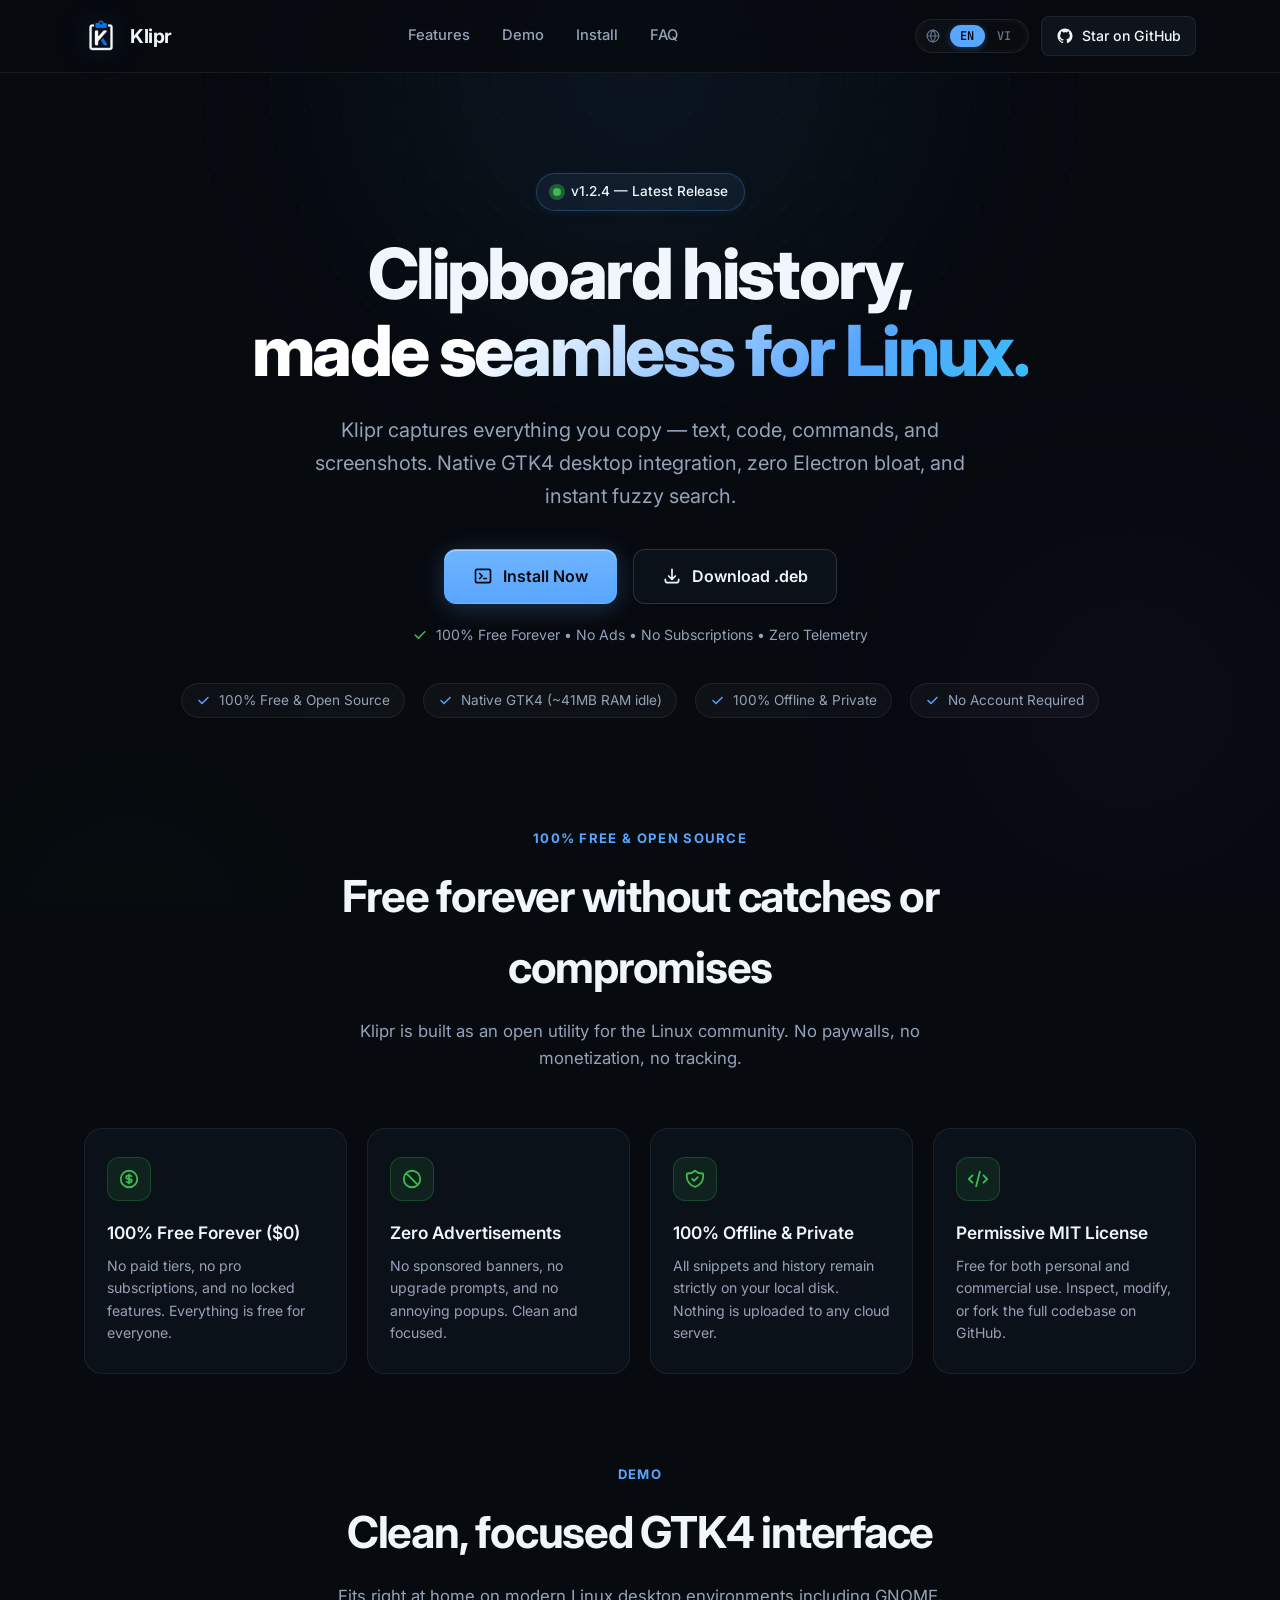
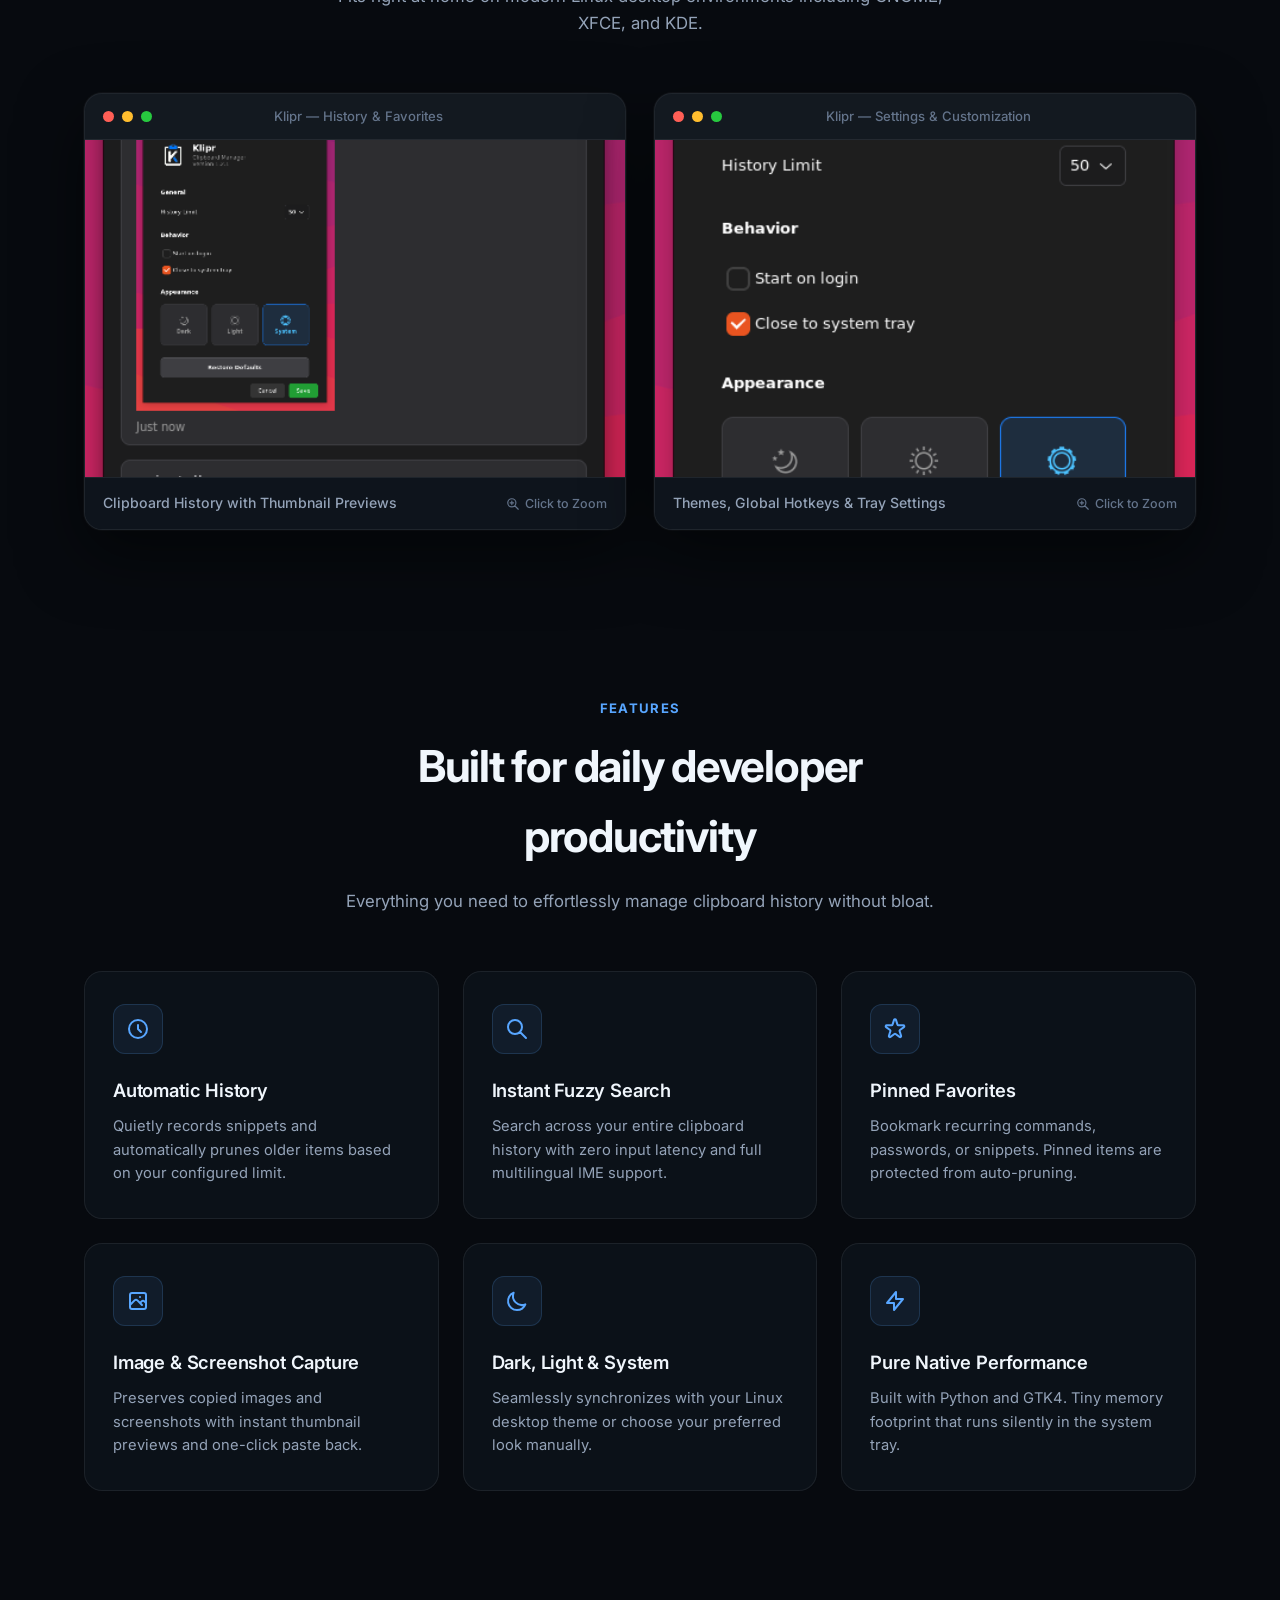
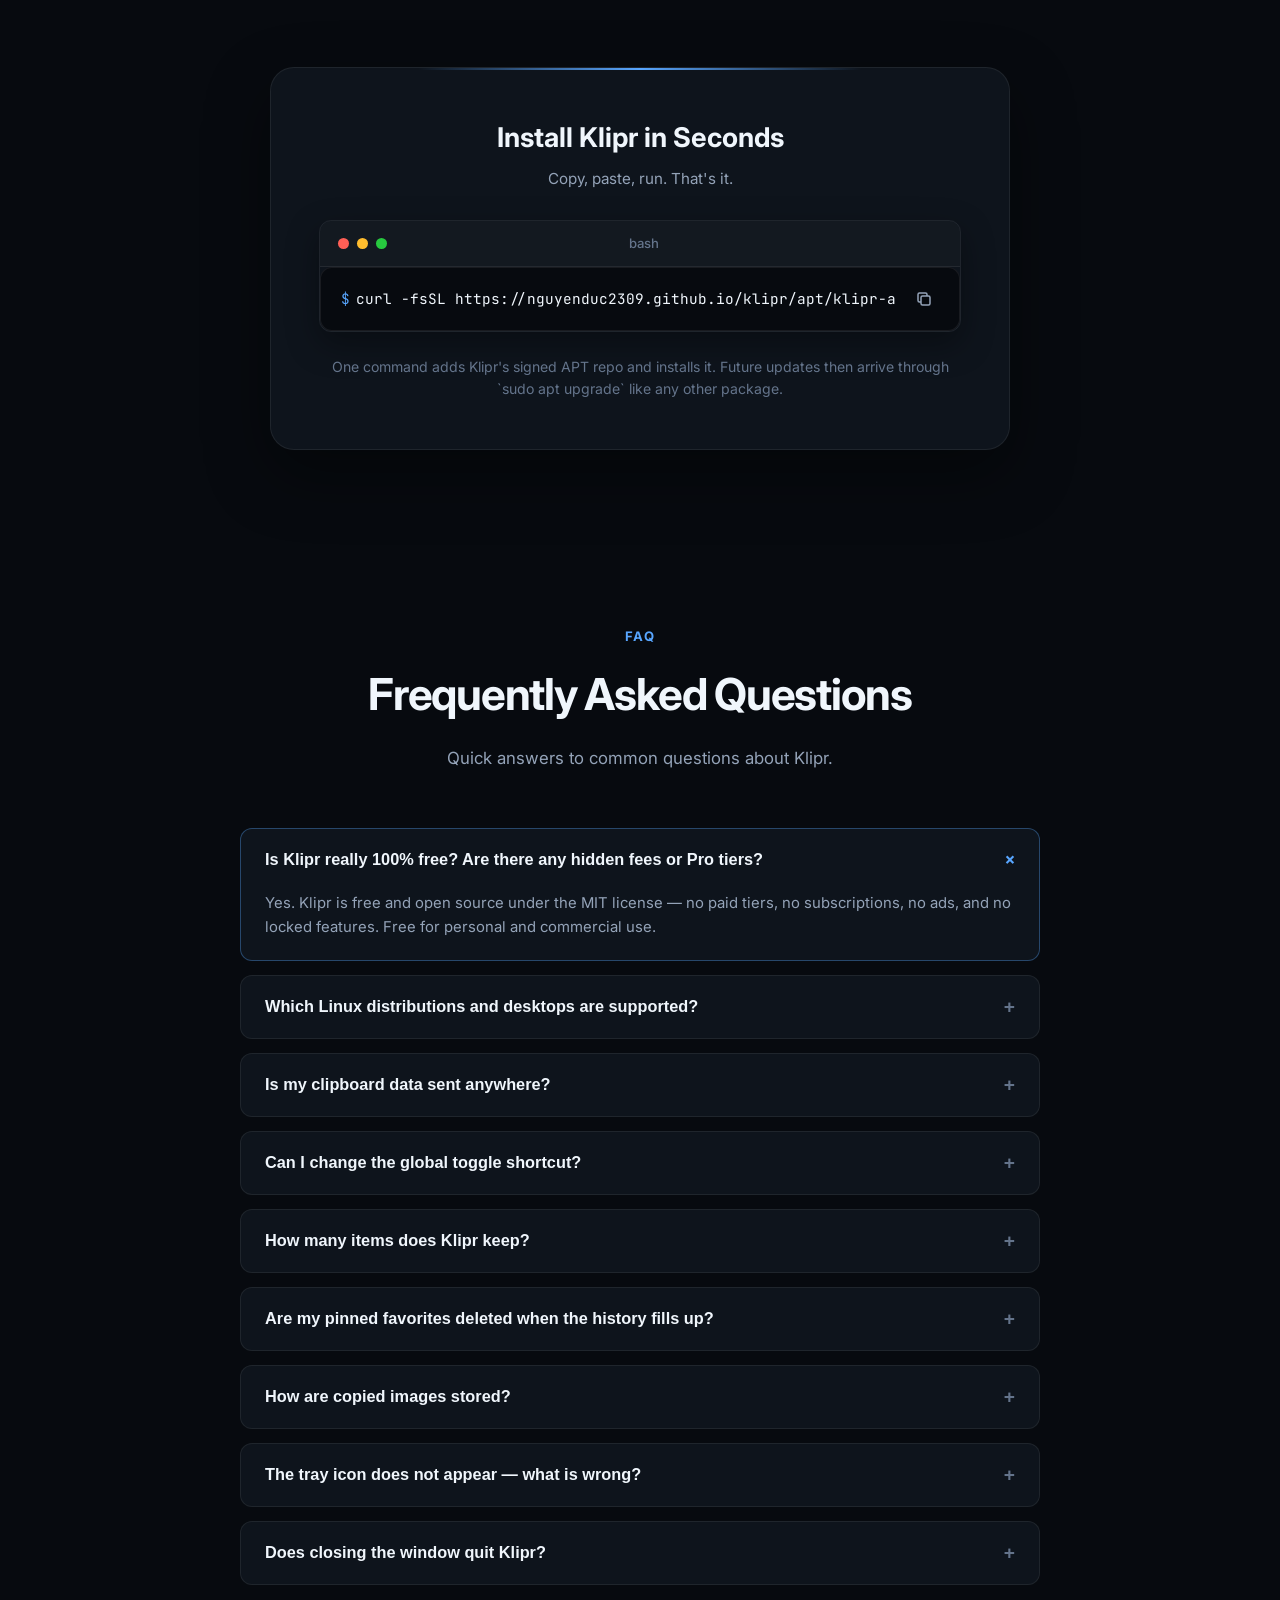
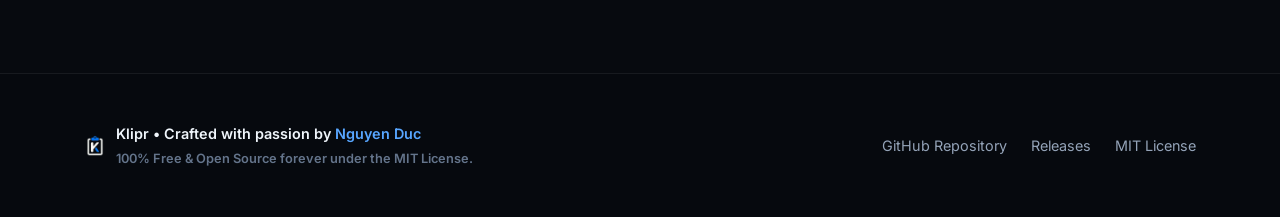
==== commit 16717c11: "landing: single-command install box, Demo section, back-to-top on the right The install section had " ====
--- a/landing/index.html
+++ b/landing/index.html
@@ -92,7 +92,7 @@
 
             <nav class="nav-links" aria-label="Primary Navigation">
                 <a href="#features" data-i18n="nav.features">Features</a>
-                <a href="#screenshots" data-i18n="nav.screenshots">Screenshots</a>
+                <a href="#screenshots" data-i18n="nav.screenshots">Demo</a>
                 <a href="#install" data-i18n="nav.install">Install</a>
                 <a href="#faq" data-i18n="nav.faq">FAQ</a>
             </nav>
@@ -139,17 +139,17 @@
                 </p>
 
                 <div class="hero-actions reveal delay-3">
-                    <a id="download-deb-btn" href="https://github.com/NguyenDuc2309/klipr/releases/download/v1.2.4/klipr_1.2.4_all.deb" class="btn btn-primary" title="Download klipr_1.2.4_all.deb">
+                    <a href="#install" class="btn btn-primary">
+                        <svg class="btn-icon" fill="none" viewBox="0 0 24 24" stroke="currentColor">
+                            <path stroke-linecap="round" stroke-linejoin="round" stroke-width="2" d="M8 9l3 3-3 3m5 0h3M5 20h14a2 2 0 002-2V6a2 2 0 00-2-2H5a2 2 0 00-2 2v12a2 2 0 002 2z"/>
+                        </svg>
+                        <span data-i18n="hero.install_guide">Install Now</span>
+                    </a>
+                    <a id="download-deb-btn" href="https://github.com/NguyenDuc2309/klipr/releases/download/v1.2.4/klipr_1.2.4_all.deb" class="btn btn-secondary" title="Download klipr_1.2.4_all.deb">
                         <svg class="btn-icon" fill="none" viewBox="0 0 24 24" stroke="currentColor">
                             <path stroke-linecap="round" stroke-linejoin="round" stroke-width="2" d="M4 16v1a3 3 0 003 3h10a3 3 0 003-3v-1m-4-4l-4 4m0 0l-4-4m4 4V4"/>
                         </svg>
                         <span data-i18n="hero.download_deb">Download .deb</span>
-                    </a>
-                    <a href="#install" class="btn btn-secondary">
-                        <svg class="btn-icon" fill="none" viewBox="0 0 24 24" stroke="currentColor">
-                            <path stroke-linecap="round" stroke-linejoin="round" stroke-width="2" d="M8 9l3 3-3 3m5 0h3M5 20h14a2 2 0 002-2V6a2 2 0 00-2-2H5a2 2 0 00-2 2v12a2 2 0 002 2z"/>
-                        </svg>
-                        <span data-i18n="hero.install_guide">Install Guide</span>
                     </a>
                 </div>
 
@@ -228,7 +228,7 @@
         <section class="showcase" id="screenshots">
             <div class="container">
                 <div class="section-header reveal">
-                    <span class="section-tag" data-i18n="showcase.tag">App Showcase</span>
+                    <span class="section-tag" data-i18n="showcase.tag">Demo</span>
                     <h2 class="section-title" data-i18n="showcase.title">Clean, focused GTK4 interface</h2>
                     <p class="section-subtitle" data-i18n="showcase.subtitle">Fits right at home on modern Linux desktop environments including GNOME, XFCE, and KDE.</p>
                 </div>
@@ -344,38 +344,22 @@
                 <div class="install-card reveal">
                     <div class="install-header">
                         <h3 data-i18n="install.title">Install Klipr in Seconds</h3>
-                        <p data-i18n="install.subtitle">Choose your preferred installation method below:</p>
-                        <div class="install-tabs">
-                            <button class="install-tab-btn active" data-install-target="install-apt" data-i18n="install.tab_apt">APT (Recommended)</button>
-                            <button class="install-tab-btn" data-install-target="install-deb" data-i18n="install.tab_deb">Download .deb Package</button>
-                        </div>
-                    </div>
-
-                    <!-- Panel 1: APT repo (Primary) -->
-                    <div id="install-apt" class="install-panel active">
-                        <div class="code-box" data-copy="curl -fsSL https://nguyenduc2309.github.io/klipr/apt/klipr-archive-keyring.asc | sudo gpg --dearmor -o /usr/share/keyrings/klipr-archive-keyring.gpg" title="Click to copy command">
+                        <p data-i18n="install.subtitle">One command. That's it.</p>
+                    </div>
+
+                    <div class="terminal-window">
+                        <div class="window-header">
+                            <div class="window-controls">
+                                <span class="window-dot dot-close"></span>
+                                <span class="window-dot dot-min"></span>
+                                <span class="window-dot dot-max"></span>
+                            </div>
+                            <span class="window-title">bash</span>
+                            <div style="width: 42px;"></div>
+                        </div>
+                        <div class="code-box terminal-code-box" data-copy="curl -fsSL https://nguyenduc2309.github.io/klipr/apt/klipr-archive-keyring.asc | sudo gpg --dearmor -o /usr/share/keyrings/klipr-archive-keyring.gpg &amp;&amp; echo &quot;deb [signed-by=/usr/share/keyrings/klipr-archive-keyring.gpg] https://nguyenduc2309.github.io/klipr/apt stable main&quot; | sudo tee /etc/apt/sources.list.d/klipr.list > /dev/null &amp;&amp; sudo apt update &amp;&amp; sudo apt install -y klipr" title="Click to copy command">
                             <div class="code-text">
-                                <span class="code-prompt">$</span><span>curl -fsSL https://nguyenduc2309.github.io/klipr/apt/klipr-archive-keyring.asc | sudo gpg --dearmor -o /usr/share/keyrings/klipr-archive-keyring.gpg</span>
-                            </div>
-                            <button class="copy-btn" aria-label="Copy key import command">
-                                <svg width="18" height="18" fill="none" viewBox="0 0 24 24" stroke="currentColor">
-                                    <path stroke-linecap="round" stroke-linejoin="round" stroke-width="2" d="M8 16H6a2 2 0 01-2-2V6a2 2 0 012-2h8a2 2 0 012 2v2m-6 12h8a2 2 0 002-2v-8a2 2 0 00-2-2h-8a2 2 0 00-2 2v8a2 2 0 002 2z"/>
-                                </svg>
-                            </button>
-                        </div>
-                        <div class="code-box" data-copy="echo &quot;deb [signed-by=/usr/share/keyrings/klipr-archive-keyring.gpg] https://nguyenduc2309.github.io/klipr/apt stable main&quot; | sudo tee /etc/apt/sources.list.d/klipr.list" title="Click to copy command" style="margin-top: 10px;">
-                            <div class="code-text">
-                                <span class="code-prompt">$</span><span>echo "deb [signed-by=/usr/share/keyrings/klipr-archive-keyring.gpg] https://nguyenduc2309.github.io/klipr/apt stable main" | sudo tee /etc/apt/sources.list.d/klipr.list</span>
-                            </div>
-                            <button class="copy-btn" aria-label="Copy add-repo command">
-                                <svg width="18" height="18" fill="none" viewBox="0 0 24 24" stroke="currentColor">
-                                    <path stroke-linecap="round" stroke-linejoin="round" stroke-width="2" d="M8 16H6a2 2 0 01-2-2V6a2 2 0 012-2h8a2 2 0 012 2v2m-6 12h8a2 2 0 002-2v-8a2 2 0 00-2-2h-8a2 2 0 00-2 2v8a2 2 0 002 2z"/>
-                                </svg>
-                            </button>
-                        </div>
-                        <div class="code-box" data-copy="sudo apt update &amp;&amp; sudo apt install klipr" title="Click to copy command" style="margin-top: 10px;">
-                            <div class="code-text">
-                                <span class="code-prompt">$</span><span>sudo apt update &amp;&amp; sudo apt install klipr</span>
+                                <span class="code-prompt">$</span><span>curl -fsSL https://nguyenduc2309.github.io/klipr/apt/klipr-archive-keyring.asc | sudo gpg --dearmor -o /usr/share/keyrings/klipr-archive-keyring.gpg &amp;&amp; echo "deb [signed-by=/usr/share/keyrings/klipr-archive-keyring.gpg] https://nguyenduc2309.github.io/klipr/apt stable main" | sudo tee /etc/apt/sources.list.d/klipr.list > /dev/null &amp;&amp; sudo apt update &amp;&amp; sudo apt install -y klipr</span>
                             </div>
                             <button class="copy-btn" aria-label="Copy install command">
                                 <svg width="18" height="18" fill="none" viewBox="0 0 24 24" stroke="currentColor">
@@ -383,31 +367,8 @@
                                 </svg>
                             </button>
                         </div>
-                        <p class="install-note" data-i18n="install.note_apt">Adds Klipr's self-hosted, signed APT repository. Future releases arrive through <code>sudo apt upgrade</code> like any other package.</p>
-                    </div>
-
-                    <!-- Panel 2: DEB -->
-                    <div id="install-deb" class="install-panel">
-                        <div style="margin-bottom: 14px;">
-                            <a id="panel-deb-btn" href="https://github.com/NguyenDuc2309/klipr/releases/latest" class="btn btn-primary" style="display: inline-flex; width: auto; padding: 7px 16px; font-size: 13px;">
-                                <svg class="btn-icon" fill="none" viewBox="0 0 24 24" stroke="currentColor">
-                                    <path stroke-linecap="round" stroke-linejoin="round" stroke-width="2" d="M4 16v1a3 3 0 003 3h10a3 3 0 003-3v-1m-4-4l-4 4m0 0l-4-4m4 4V4"/>
-                                </svg>
-                                <span id="panel-deb-btn-text">Download Latest .deb</span>
-                            </a>
-                        </div>
-                        <div id="install-code-box" class="code-box" data-copy="sudo apt install ./klipr_1.2.4_all.deb" title="Click to copy command">
-                            <div class="code-text">
-                                <span class="code-prompt">$</span><span id="install-cmd-text">sudo apt install ./klipr_1.2.4_all.deb</span>
-                            </div>
-                            <button class="copy-btn" aria-label="Copy install command">
-                                <svg width="18" height="18" fill="none" viewBox="0 0 24 24" stroke="currentColor">
-                                    <path stroke-linecap="round" stroke-linejoin="round" stroke-width="2" d="M8 16H6a2 2 0 01-2-2V6a2 2 0 012-2h8a2 2 0 012 2v2m-6 12h8a2 2 0 002-2v-8a2 2 0 00-2-2h-8a2 2 0 00-2 2v8a2 2 0 002 2z"/>
-                                </svg>
-                            </button>
-                        </div>
-                        <p class="install-note"><span data-i18n="install.note_deb_prefix">Download the latest release package directly from</span> <a id="release-link" href="https://github.com/NguyenDuc2309/klipr/releases/latest" target="_blank" rel="noopener noreferrer" style="color: var(--accent-blue);">GitHub Releases</a>.</p>
-                    </div>
+                    </div>
+                    <p class="install-note" data-i18n="install.note_apt">One command adds Klipr's signed APT repo and installs it. Future updates then arrive through <code>sudo apt upgrade</code> like any other package.</p>
                 </div>
             </div>
         </section>
--- a/landing/css/style.css
+++ b/landing/css/style.css
@@ -749,42 +749,16 @@
     font-size: 0.95rem;
 }
 
-.install-tabs {
-    display: flex;
-    justify-content: center;
-    gap: 8px;
-    margin-bottom: 24px;
-}
-
-.install-tab-btn {
-    padding: 8px 16px;
-    background: rgba(255, 255, 255, 0.04);
+.terminal-window {
     border: 1px solid var(--border-subtle);
-    border-radius: var(--radius-full);
-    color: var(--text-secondary);
-    font-size: 0.85rem;
-    font-weight: 500;
-    cursor: pointer;
-    transition: all var(--transition-fast);
-}
-
-.install-tab-btn:hover {
-    color: var(--text-primary);
-}
-
-.install-tab-btn.active {
-    background: var(--accent-blue);
-    color: #050a10;
-    border-color: var(--accent-blue);
-    font-weight: 600;
-}
-
-.install-panel {
-    display: none;
-}
-
-.install-panel.active {
-    display: block;
+    border-radius: var(--radius-md);
+    overflow: hidden;
+    box-shadow: 0 12px 32px rgba(0, 0, 0, 0.35);
+}
+
+.terminal-code-box {
+    border: none;
+    border-radius: 0;
 }
 
 .code-box {
@@ -1006,7 +980,7 @@
 .back-to-top {
     position: fixed;
     bottom: 28px;
-    left: 28px;
+    right: 28px;
     z-index: 90;
     width: 42px;
     height: 42px;
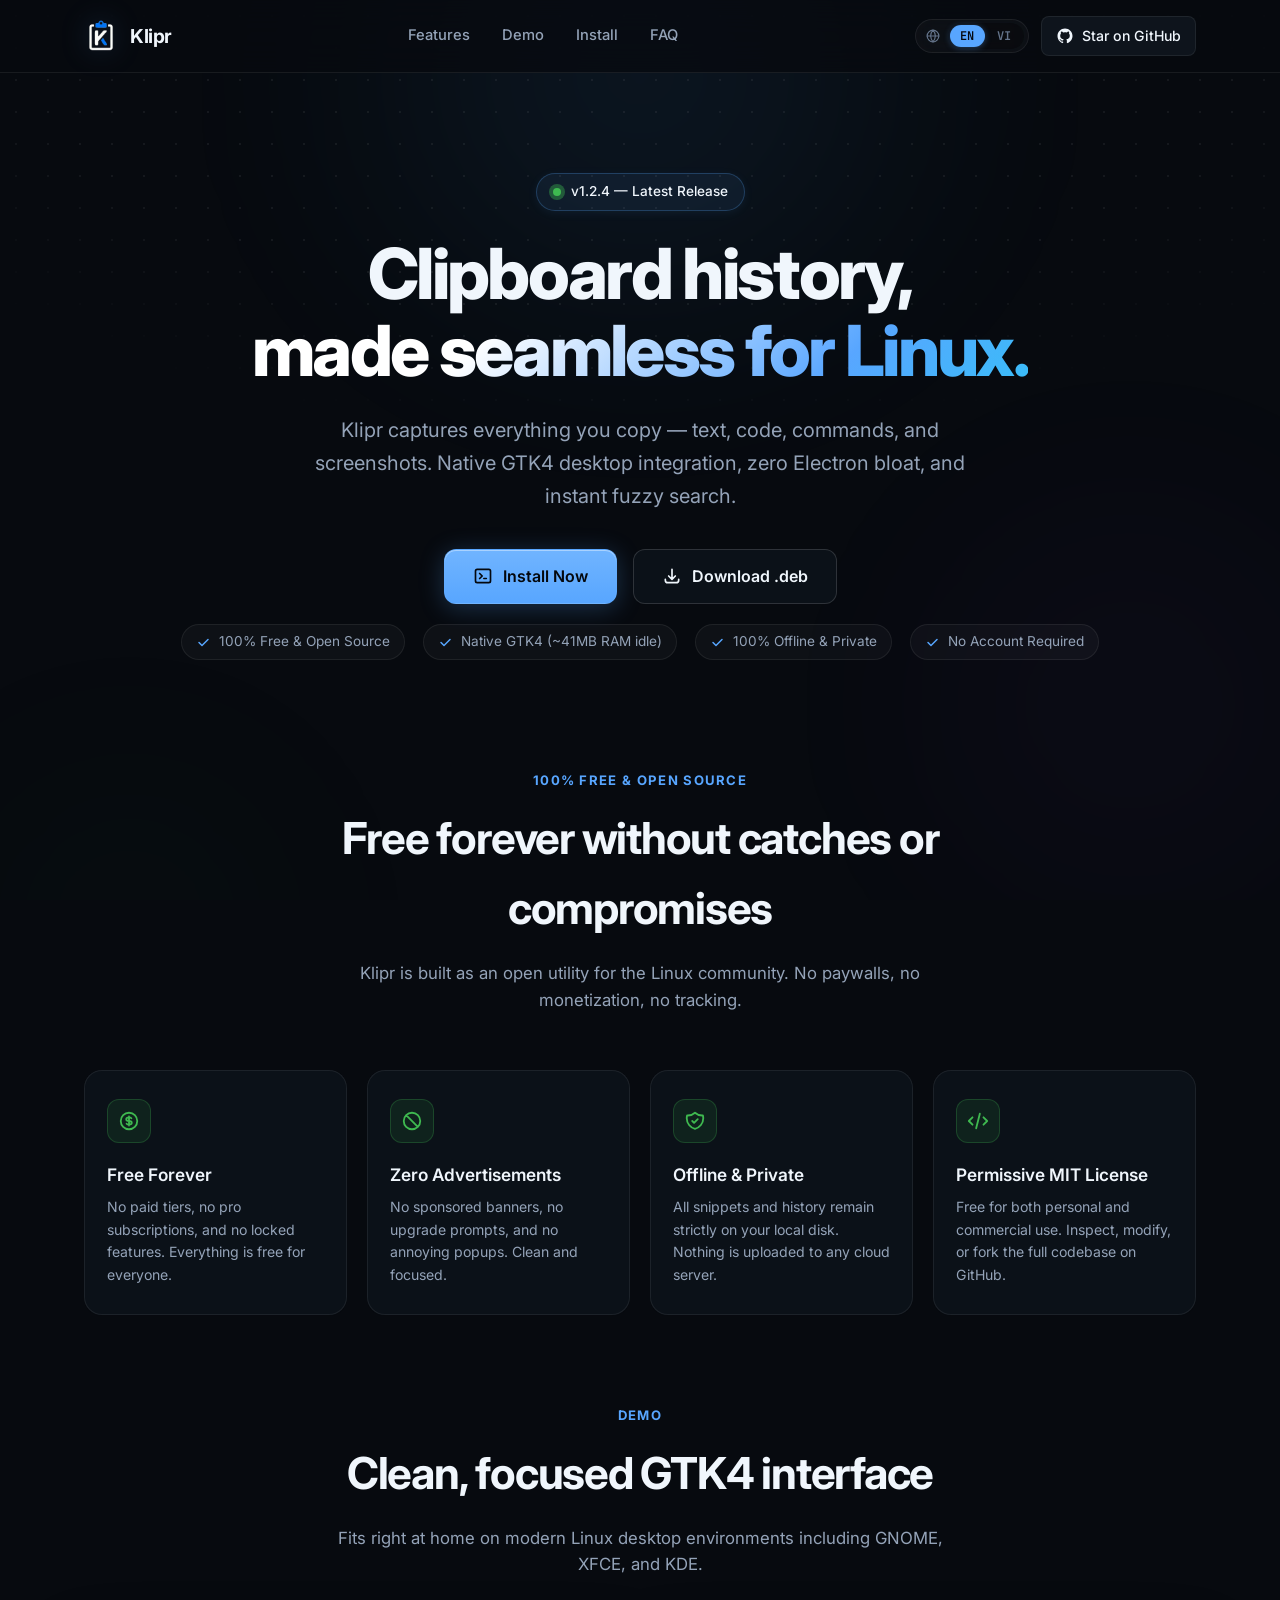
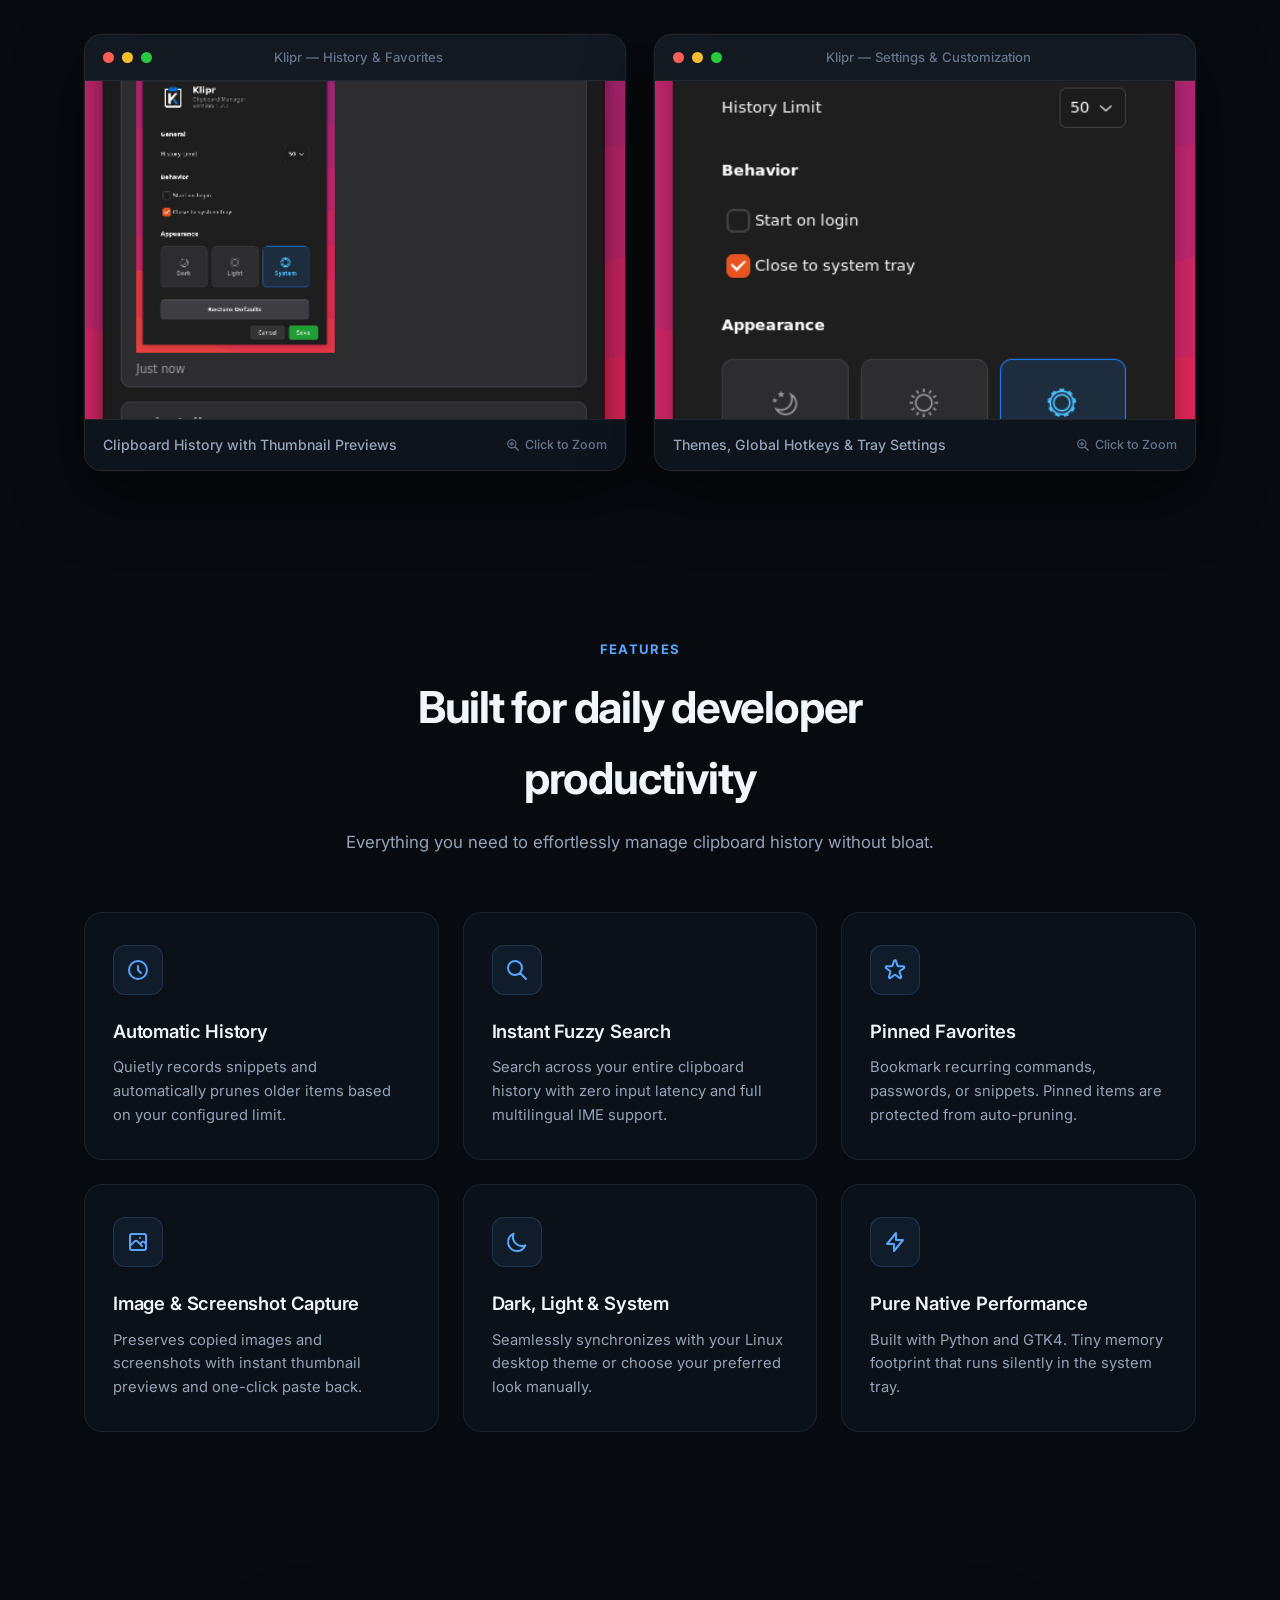
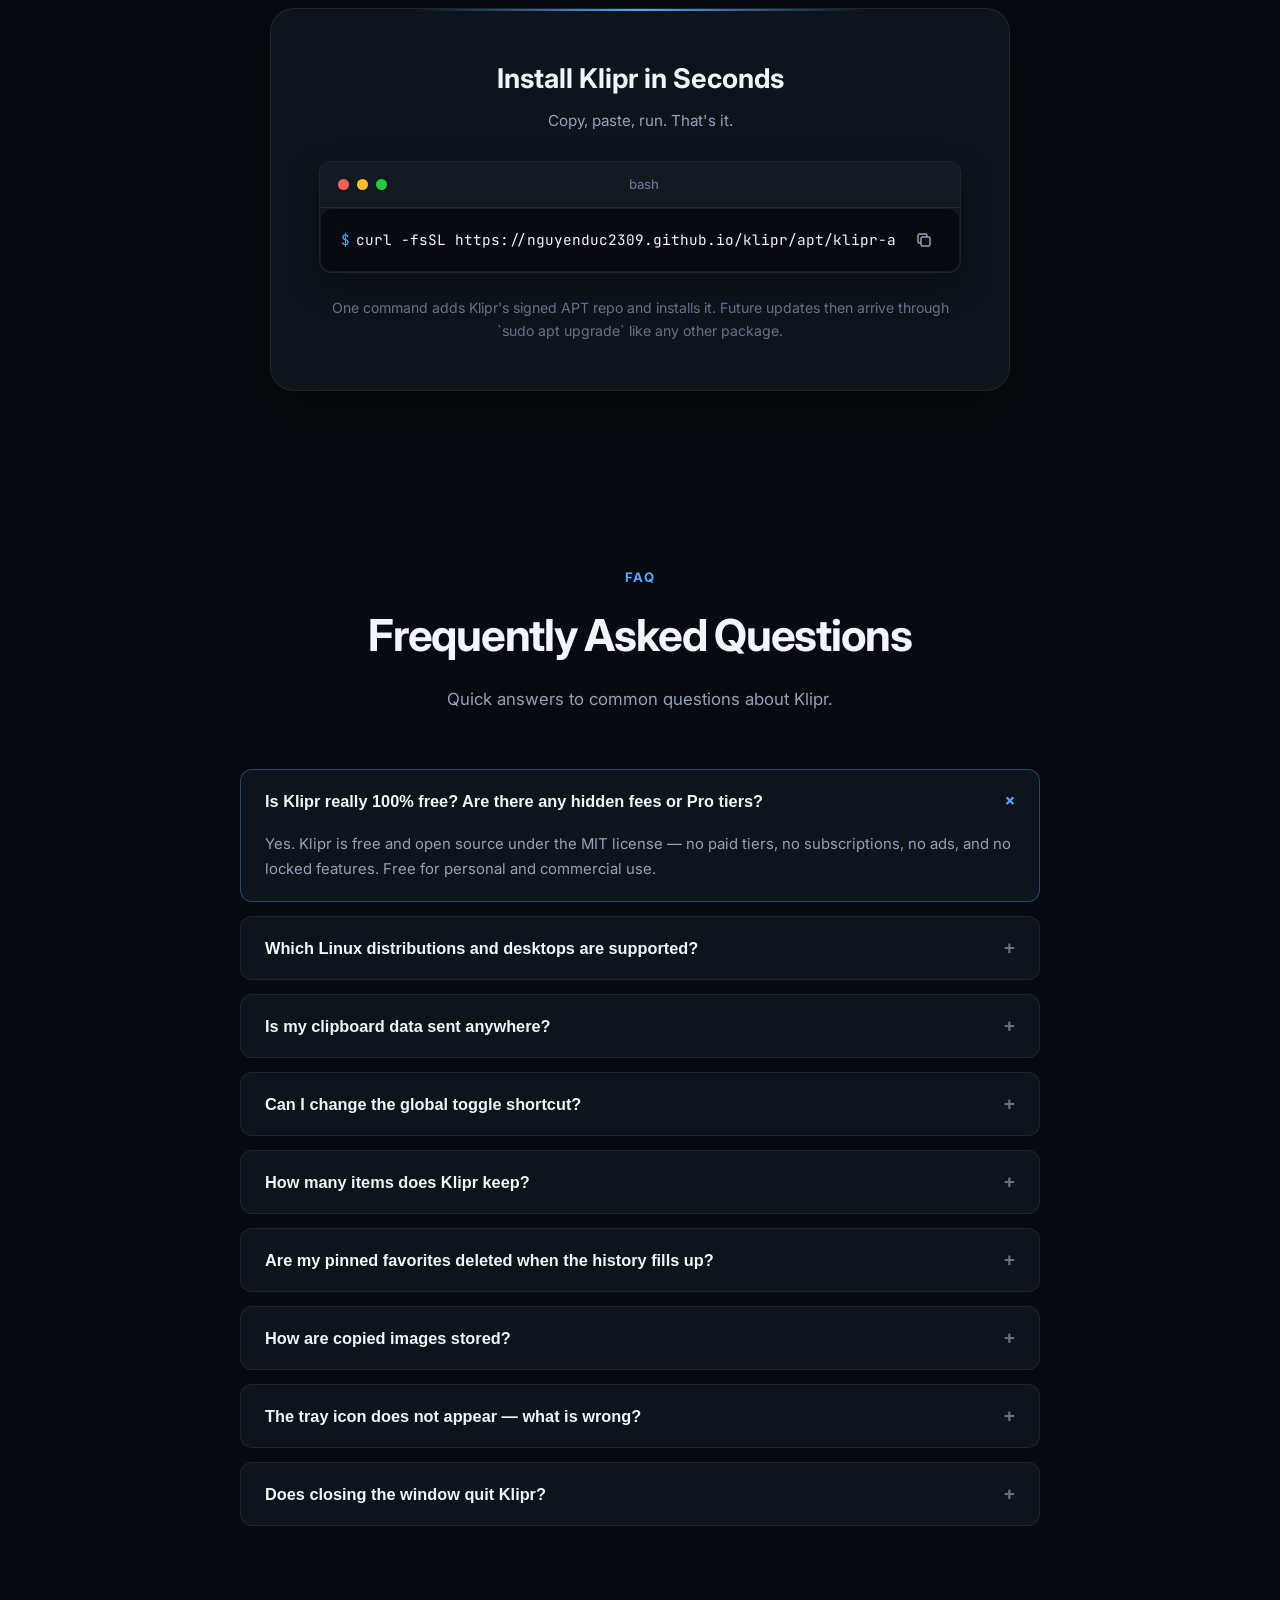
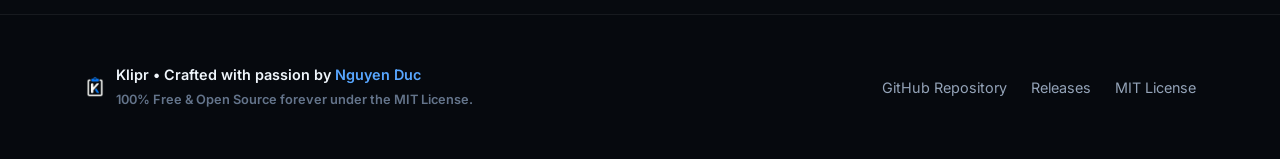
==== commit 425c13ed: "landing: trim repetitive marketing copy, shorten the title Meta title and og/twitter titles were lon" ====
--- a/landing/index.html
+++ b/landing/index.html
@@ -3,8 +3,8 @@
 <head>
     <meta charset="UTF-8">
     <meta name="viewport" content="width=device-width, initial-scale=1.0">
-    <title>Klipr — 100% Free, Native GTK4 Clipboard History for Linux</title>
-    <meta name="description" content="A lightweight, 100% free, and native GTK4 clipboard history manager for Linux desktops. Saves text, code, and images with instant search and zero Electron bloat.">
+    <title>Klipr - Clipboard Manager for Linux</title>
+    <meta name="description" content="Klipr is a native GTK4 clipboard history manager for Linux. Saves text, code, and images with instant search.">
     <meta name="keywords" content="free linux clipboard manager, gtk4 clipboard, klipr, open source clipboard, ubuntu deb clipboard, lightweight clipboard history">
     <meta name="author" content="Nguyen Duc">
     <meta name="theme-color" content="#070a0f">
@@ -22,8 +22,8 @@
     <meta property="og:locale" content="en_US">
     <meta property="og:locale:alternate" content="vi_VN">
     <meta property="og:url" content="https://nguyenduc2309.github.io/klipr/">
-    <meta property="og:title" content="Klipr — 100% Free Clipboard Manager for Linux">
-    <meta property="og:description" content="100% Free &amp; Open Source GTK4 clipboard history manager for Linux. Never lose a snippet, screenshot, or copied item again.">
+    <meta property="og:title" content="Klipr - Clipboard Manager for Linux">
+    <meta property="og:description" content="Native GTK4 clipboard history manager for Linux. Never lose a snippet, screenshot, or copied item again.">
     <meta property="og:image" content="https://nguyenduc2309.github.io/klipr/assets/home_page.png">
     <meta property="og:image:width" content="1200">
     <meta property="og:image:height" content="750">
@@ -31,8 +31,8 @@
 
     <!-- Twitter Cards -->
     <meta name="twitter:card" content="summary_large_image">
-    <meta name="twitter:title" content="Klipr — 100% Free Clipboard Manager for Linux">
-    <meta name="twitter:description" content="100% Free &amp; Open Source GTK4 clipboard history manager for Linux. Fast, minimal, zero Electron.">
+    <meta name="twitter:title" content="Klipr - Clipboard Manager for Linux">
+    <meta name="twitter:description" content="Native GTK4 clipboard history manager for Linux. Fast, minimal, zero Electron.">
     <meta name="twitter:image" content="https://nguyenduc2309.github.io/klipr/assets/home_page.png">
     <meta name="twitter:creator" content="@NguyenDuc2309">
 
@@ -59,7 +59,7 @@
       },
       "url": "https://nguyenduc2309.github.io/klipr/",
       "downloadUrl": "https://github.com/NguyenDuc2309/klipr/releases/latest",
-      "softwareVersion": "1.2.4",
+      "softwareVersion": "1.2.5",
       "license": "https://opensource.org/licenses/MIT"
     }
     </script>
@@ -126,7 +126,7 @@
                 <div class="badge-wrapper reveal">
                     <a href="https://github.com/NguyenDuc2309/klipr/releases/latest" target="_blank" rel="noopener noreferrer" class="badge-release">
                         <span class="badge-pulse"></span>
-                        <span id="latest-version-badge">v1.2.4 — Latest Release</span>
+                        <span id="latest-version-badge">v1.2.5 — Latest Release</span>
                     </a>
                 </div>
 
@@ -145,17 +145,12 @@
                         </svg>
                         <span data-i18n="hero.install_guide">Install Now</span>
                     </a>
-                    <a id="download-deb-btn" href="https://github.com/NguyenDuc2309/klipr/releases/download/v1.2.4/klipr_1.2.4_all.deb" class="btn btn-secondary" title="Download klipr_1.2.4_all.deb">
+                    <a id="download-deb-btn" href="https://github.com/NguyenDuc2309/klipr/releases/download/v1.2.5/klipr_1.2.5_all.deb" class="btn btn-secondary" title="Download klipr_1.2.5_all.deb">
                         <svg class="btn-icon" fill="none" viewBox="0 0 24 24" stroke="currentColor">
                             <path stroke-linecap="round" stroke-linejoin="round" stroke-width="2" d="M4 16v1a3 3 0 003 3h10a3 3 0 003-3v-1m-4-4l-4 4m0 0l-4-4m4 4V4"/>
                         </svg>
                         <span data-i18n="hero.download_deb">Download .deb</span>
                     </a>
-                </div>
-
-                <div class="hero-trust-text reveal delay-3">
-                    <svg fill="currentColor" viewBox="0 0 20 20"><path fill-rule="evenodd" d="M16.707 5.293a1 1 0 010 1.414l-8 8a1 1 0 01-1.414 0l-4-4a1 1 0 011.414-1.414L8 12.586l7.293-7.293a1 1 0 011.414 0z" clip-rule="evenodd"/></svg>
-                    <span data-i18n="hero.trust_free">100% Free Forever &bull; No Ads &bull; No Subscriptions &bull; Zero Telemetry</span>
                 </div>
 
                 <div class="hero-pills reveal delay-3">
@@ -193,7 +188,7 @@
                         <div class="free-card-icon">
                             <svg width="22" height="22" fill="none" viewBox="0 0 24 24" stroke="currentColor"><path stroke-linecap="round" stroke-linejoin="round" stroke-width="2" d="M12 8c-1.657 0-3 .895-3 2s1.343 2 3 2 3 .895 3 2-1.343 2-3 2m0-8c1.11 0 2.08.402 2.599 1M12 8V7m0 1v8m0 0v1m0-1c-1.11 0-2.08-.402-2.599-1M21 12a9 9 0 11-18 0 9 9 0 0118 0z"/></svg>
                         </div>
-                        <h3 data-i18n="promise.c1_title">100% Free Forever ($0)</h3>
+                        <h3 data-i18n="promise.c1_title">Free Forever</h3>
                         <p data-i18n="promise.c1_desc">No paid tiers, no pro subscriptions, and no locked features. Everything is free for everyone.</p>
                     </div>
 
@@ -209,7 +204,7 @@
                         <div class="free-card-icon">
                             <svg width="22" height="22" fill="none" viewBox="0 0 24 24" stroke="currentColor"><path stroke-linecap="round" stroke-linejoin="round" stroke-width="2" d="M9 12l2 2 4-4m5.618-4.016A11.955 11.955 0 0112 2.944a11.955 11.955 0 01-8.618 3.04A12.02 12.02 0 003 9c0 5.591 3.824 10.29 9 11.622 5.176-1.332 9-6.03 9-11.622 0-1.042-.133-2.052-.382-3.016z"/></svg>
                         </div>
-                        <h3 data-i18n="promise.c3_title">100% Offline &amp; Private</h3>
+                        <h3 data-i18n="promise.c3_title">Offline &amp; Private</h3>
                         <p data-i18n="promise.c3_desc">All snippets and history remain strictly on your local disk. Nothing is uploaded to any cloud server.</p>
                     </div>
 
--- a/landing/css/style.css
+++ b/landing/css/style.css
@@ -384,23 +384,6 @@
     margin-bottom: 20px;
 }
 
-.hero-trust-text {
-    display: inline-flex;
-    align-items: center;
-    justify-content: center;
-    gap: 8px;
-    font-size: 0.88rem;
-    color: var(--text-secondary);
-    margin-bottom: 36px;
-}
-
-.hero-trust-text svg {
-    color: var(--accent-emerald);
-    width: 16px;
-    height: 16px;
-    flex-shrink: 0;
-}
-
 /* ── Free Promise Section ── */
 .free-promise-grid {
     display: grid;
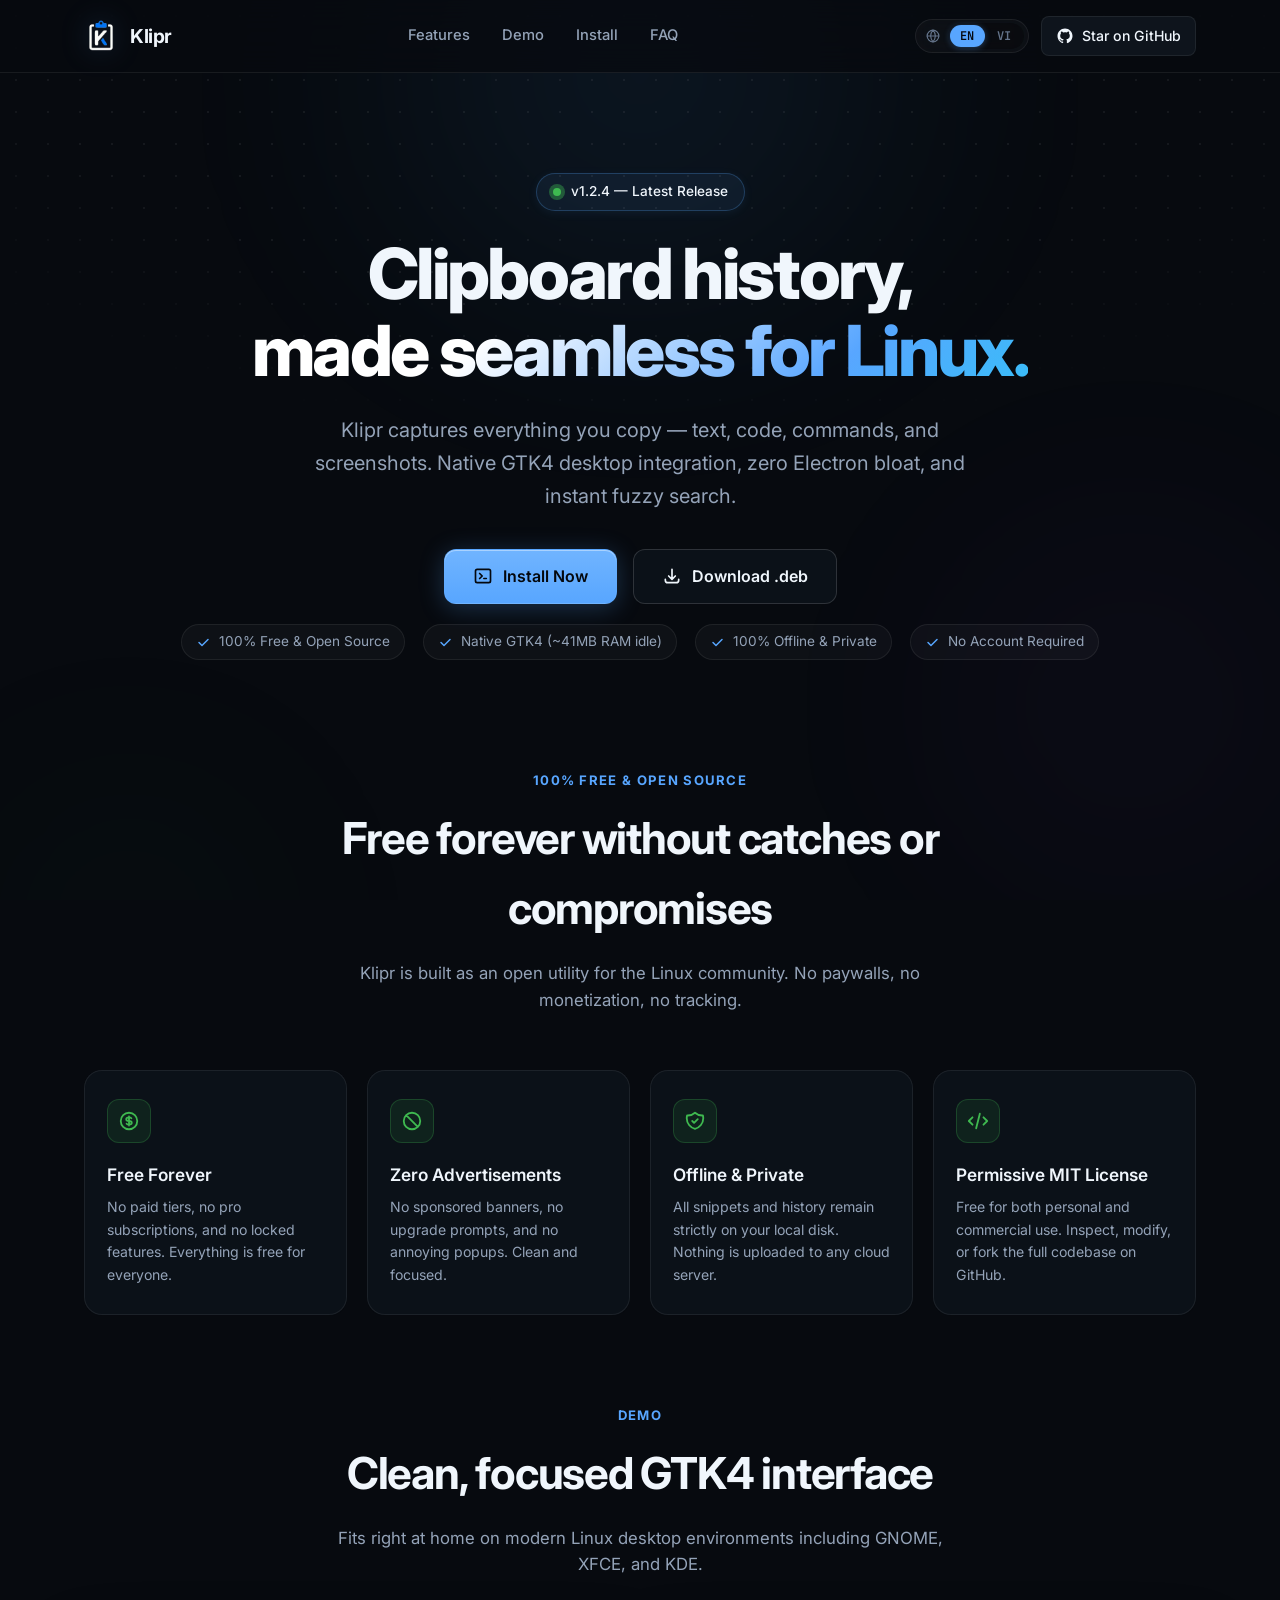
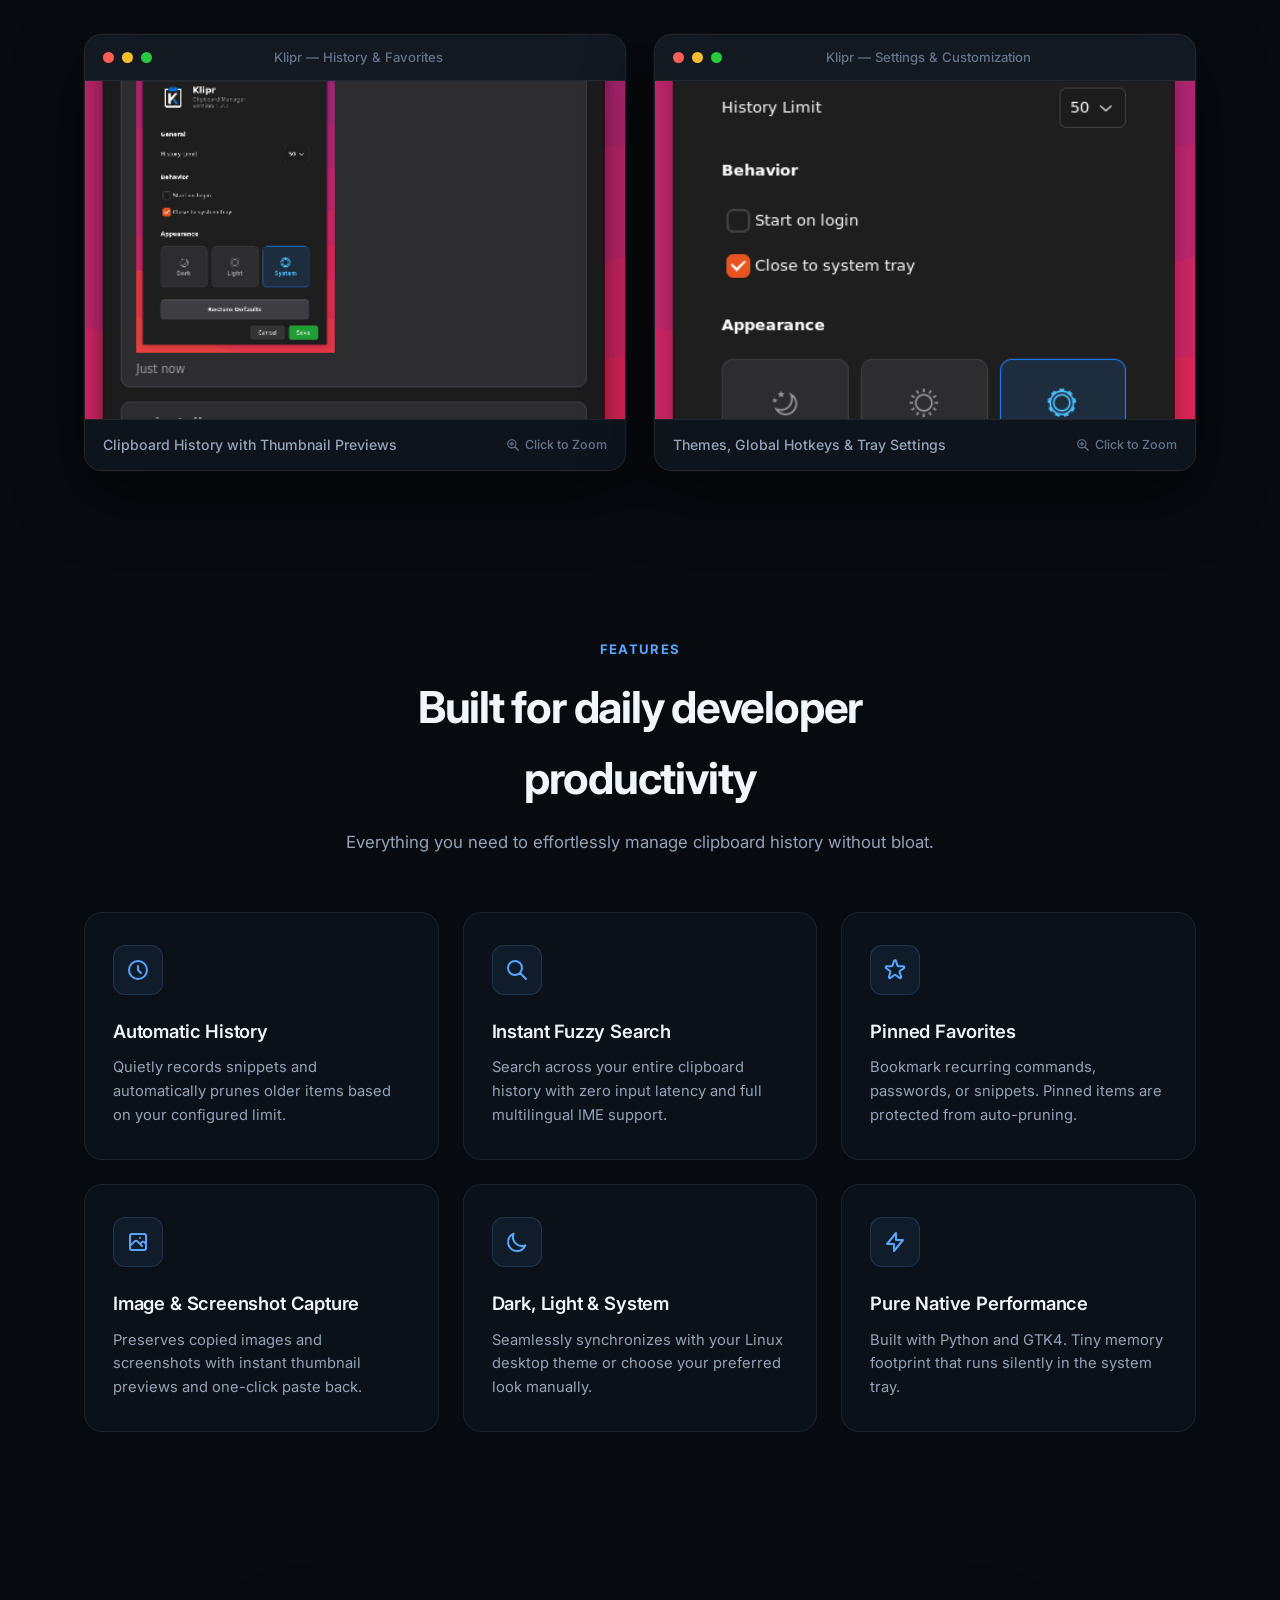
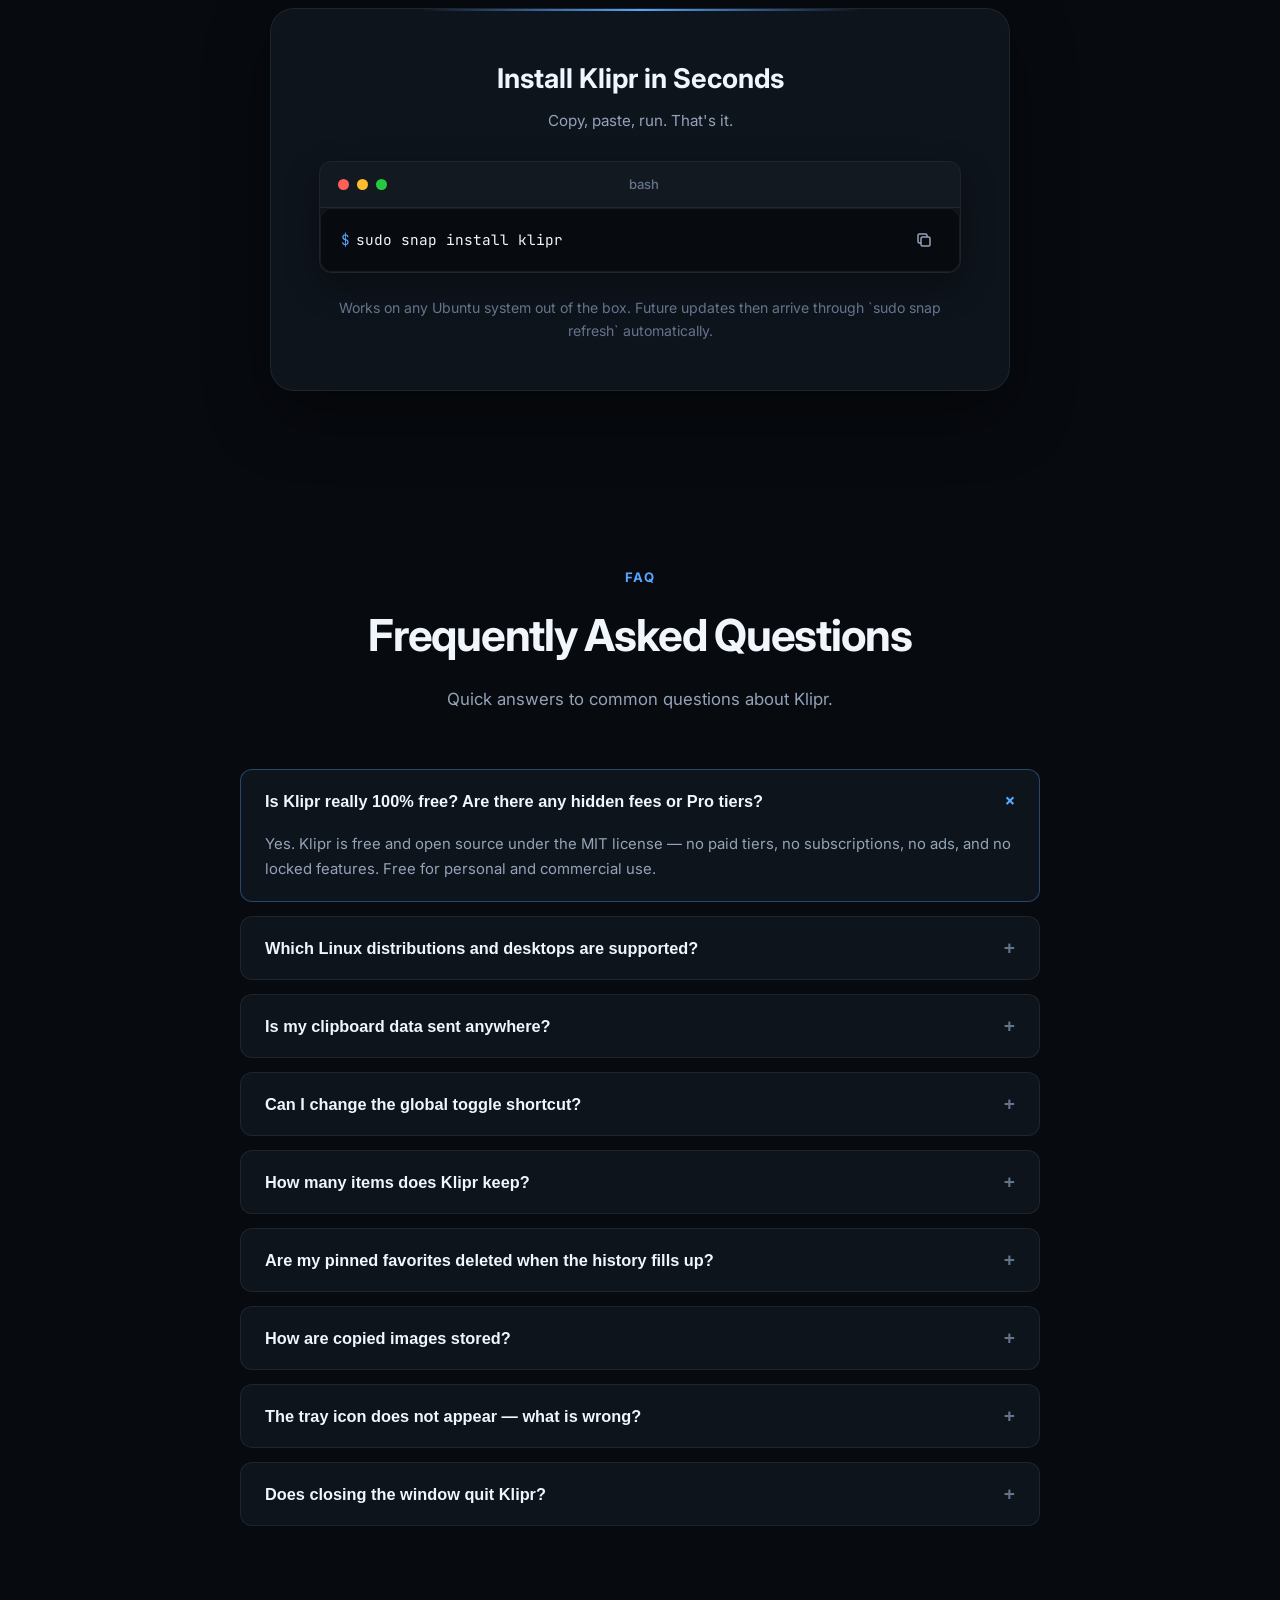
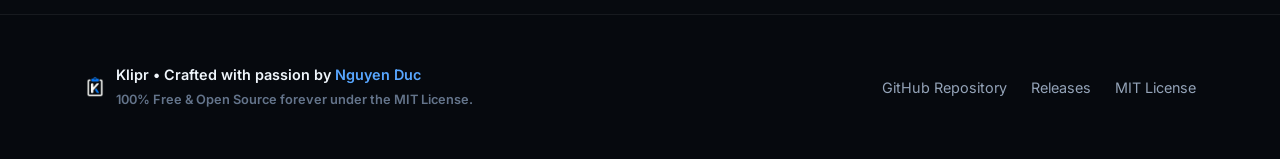
==== commit 8a73d8f5: "landing: switch the install command to snap Per explicit instruction. sudo snap install klipr is not" ====
--- a/landing/index.html
+++ b/landing/index.html
@@ -352,9 +352,9 @@
                             <span class="window-title">bash</span>
                             <div style="width: 42px;"></div>
                         </div>
-                        <div class="code-box terminal-code-box" data-copy="curl -fsSL https://nguyenduc2309.github.io/klipr/apt/klipr-archive-keyring.asc | sudo gpg --dearmor -o /usr/share/keyrings/klipr-archive-keyring.gpg &amp;&amp; echo &quot;deb [signed-by=/usr/share/keyrings/klipr-archive-keyring.gpg] https://nguyenduc2309.github.io/klipr/apt stable main&quot; | sudo tee /etc/apt/sources.list.d/klipr.list > /dev/null &amp;&amp; sudo apt update &amp;&amp; sudo apt install -y klipr" title="Click to copy command">
+                        <div class="code-box terminal-code-box" data-copy="sudo snap install klipr" title="Click to copy command">
                             <div class="code-text">
-                                <span class="code-prompt">$</span><span>curl -fsSL https://nguyenduc2309.github.io/klipr/apt/klipr-archive-keyring.asc | sudo gpg --dearmor -o /usr/share/keyrings/klipr-archive-keyring.gpg &amp;&amp; echo "deb [signed-by=/usr/share/keyrings/klipr-archive-keyring.gpg] https://nguyenduc2309.github.io/klipr/apt stable main" | sudo tee /etc/apt/sources.list.d/klipr.list > /dev/null &amp;&amp; sudo apt update &amp;&amp; sudo apt install -y klipr</span>
+                                <span class="code-prompt">$</span><span>sudo snap install klipr</span>
                             </div>
                             <button class="copy-btn" aria-label="Copy install command">
                                 <svg width="18" height="18" fill="none" viewBox="0 0 24 24" stroke="currentColor">
@@ -363,7 +363,7 @@
                             </button>
                         </div>
                     </div>
-                    <p class="install-note" data-i18n="install.note_apt">One command adds Klipr's signed APT repo and installs it. Future updates then arrive through <code>sudo apt upgrade</code> like any other package.</p>
+                    <p class="install-note" data-i18n="install.note_apt">Works on any Ubuntu system out of the box. Future updates then arrive through <code>sudo snap refresh</code> automatically.</p>
                 </div>
             </div>
         </section>
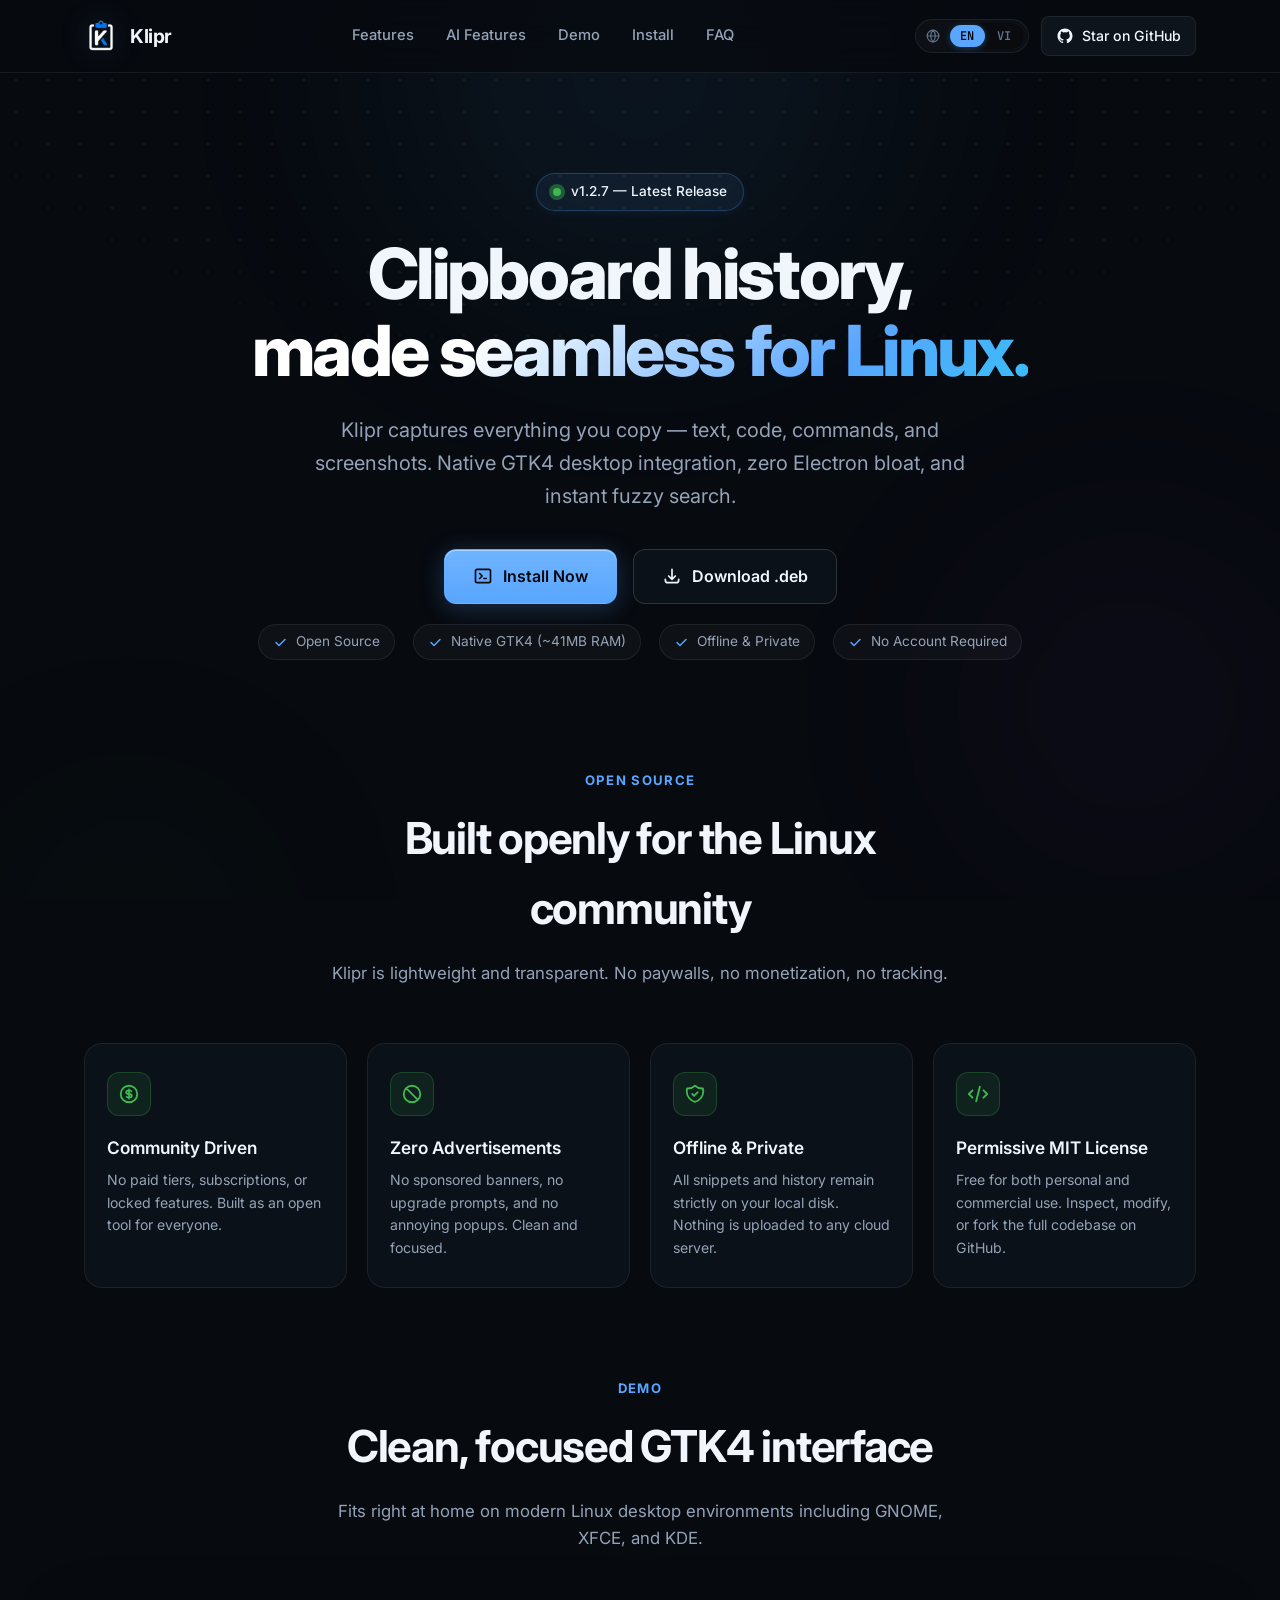
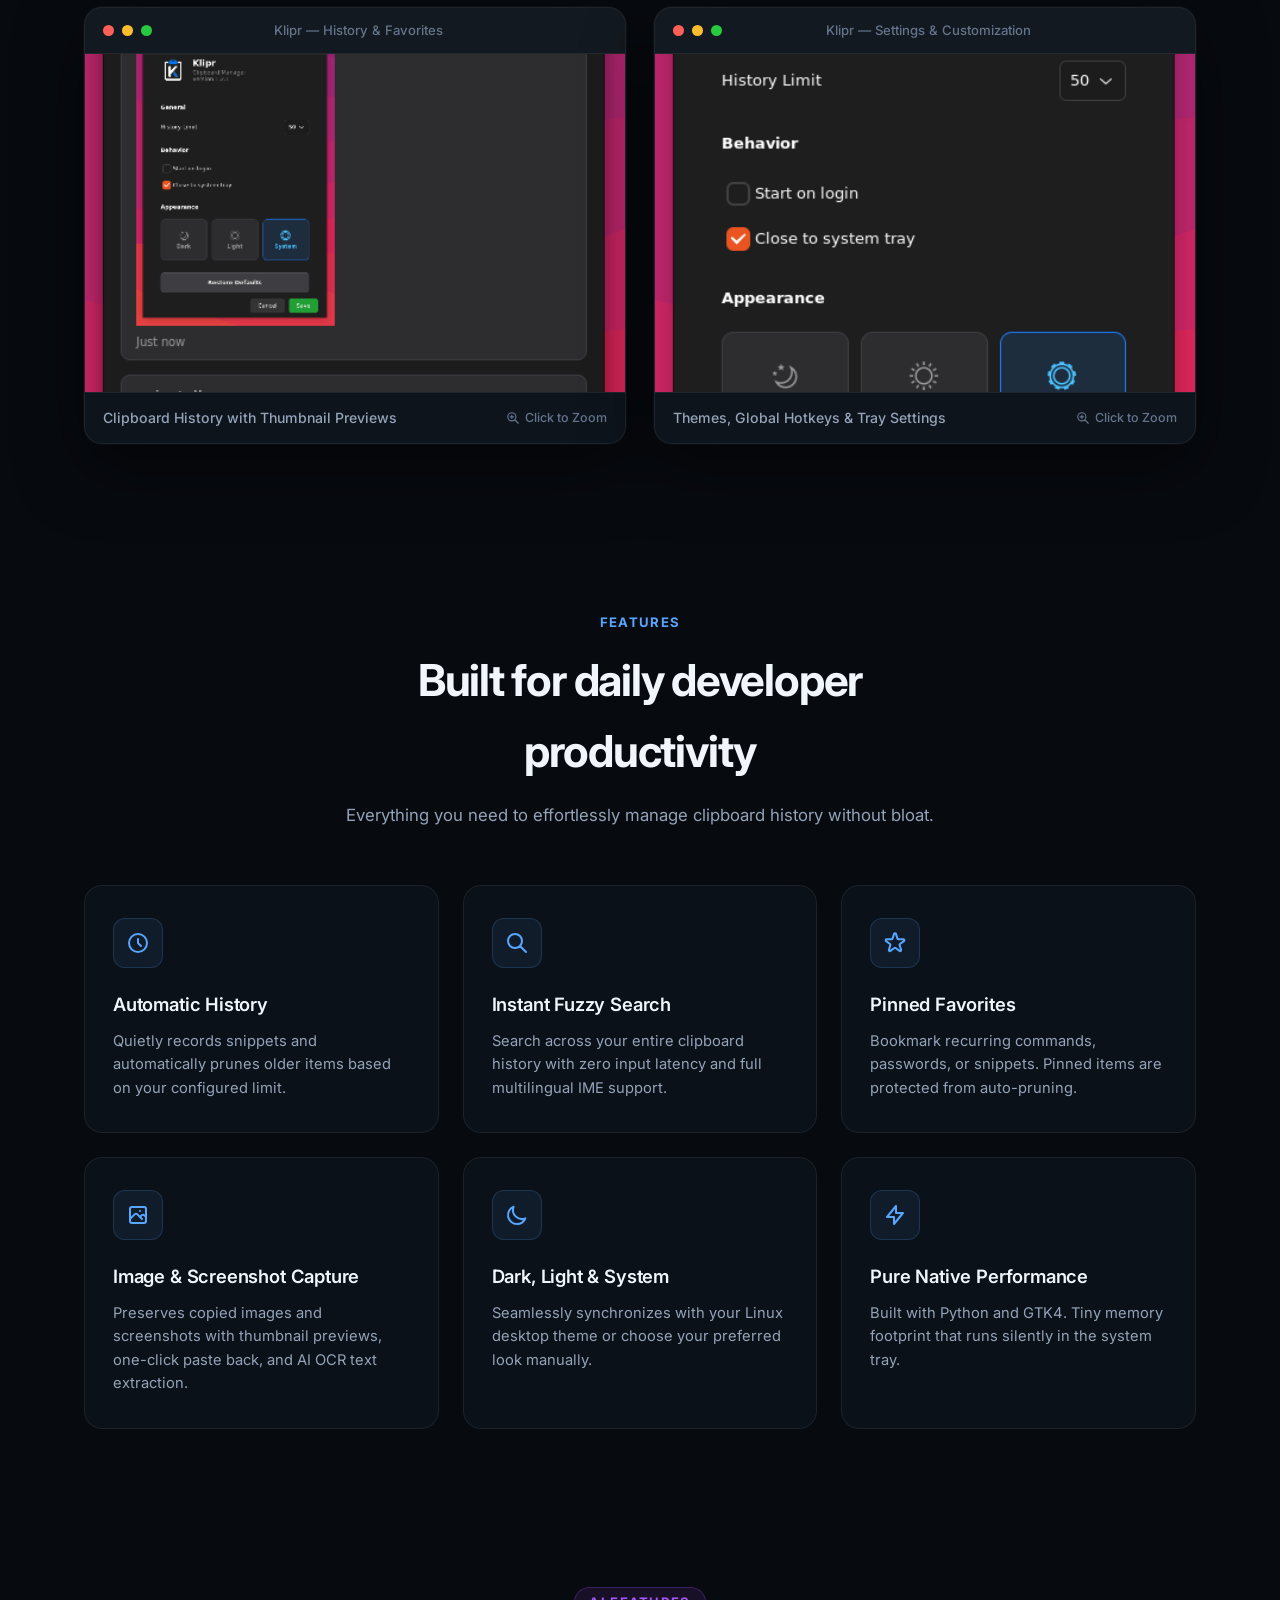
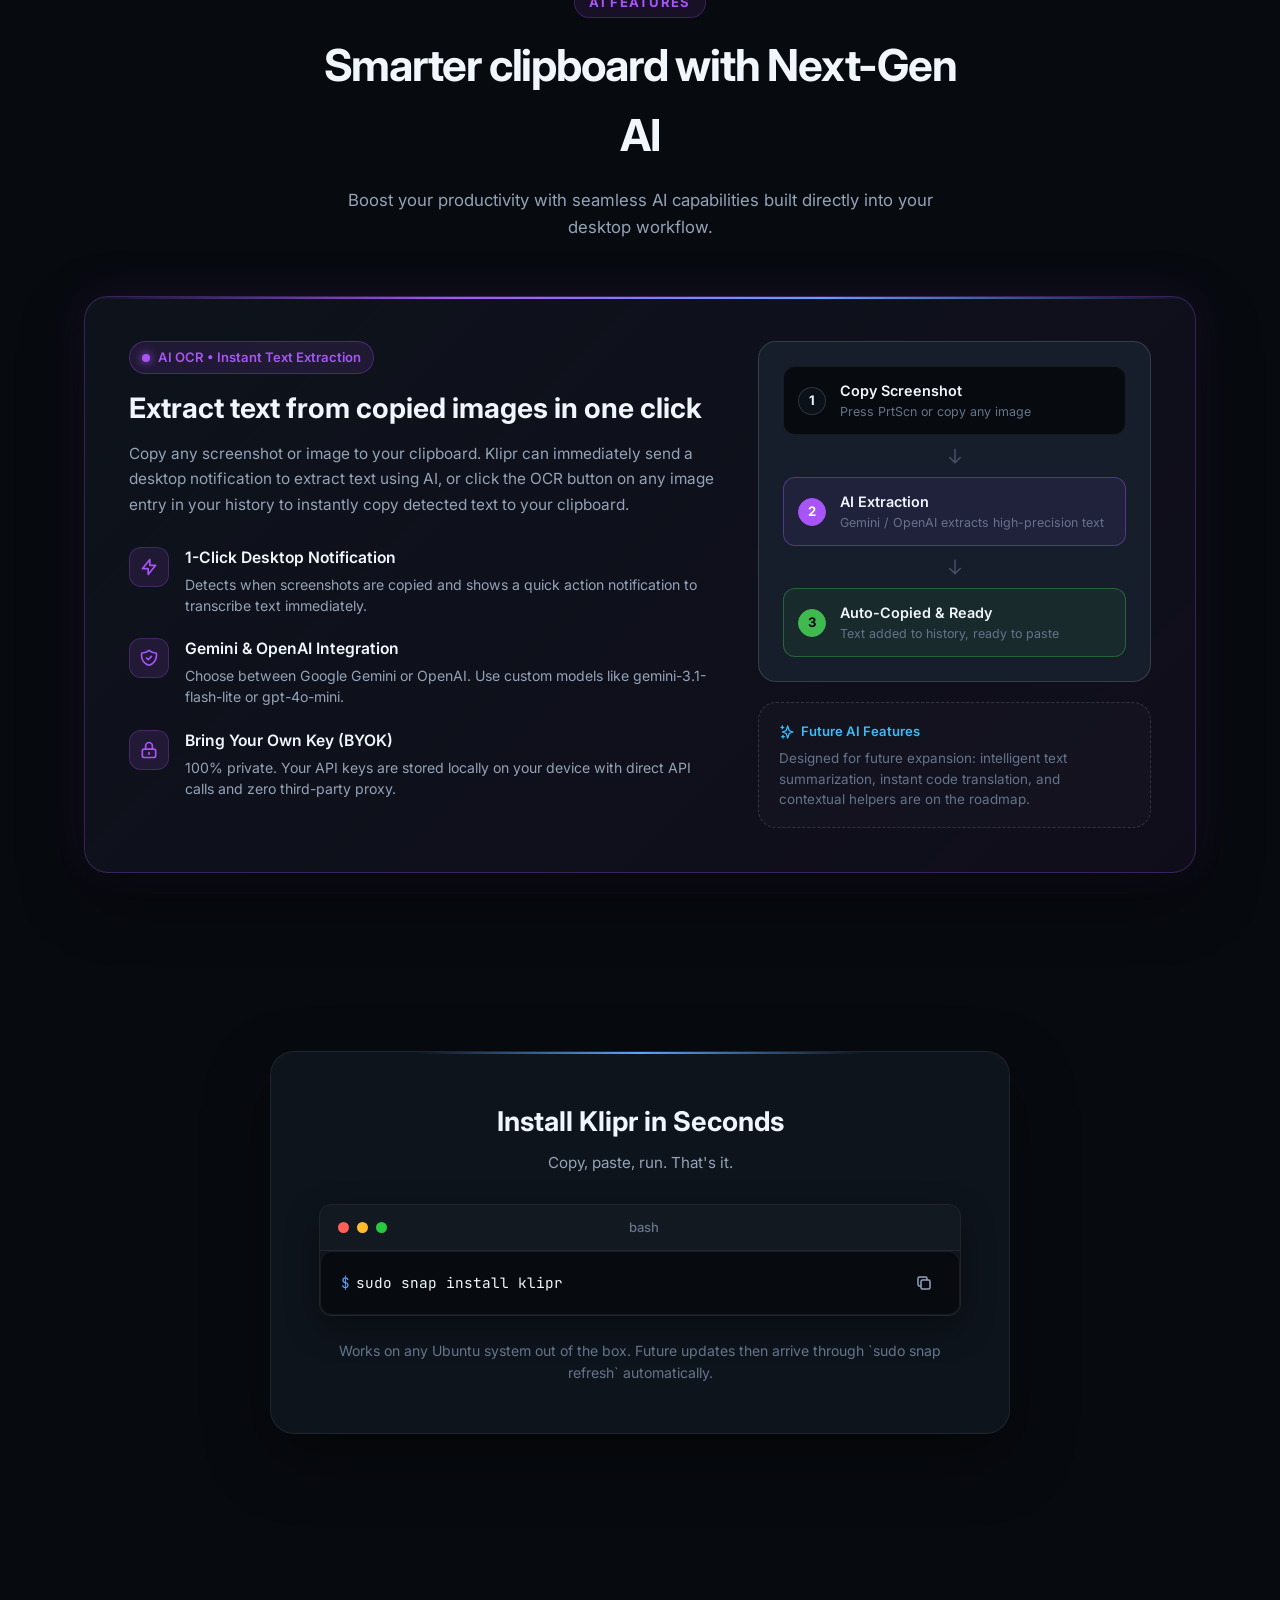
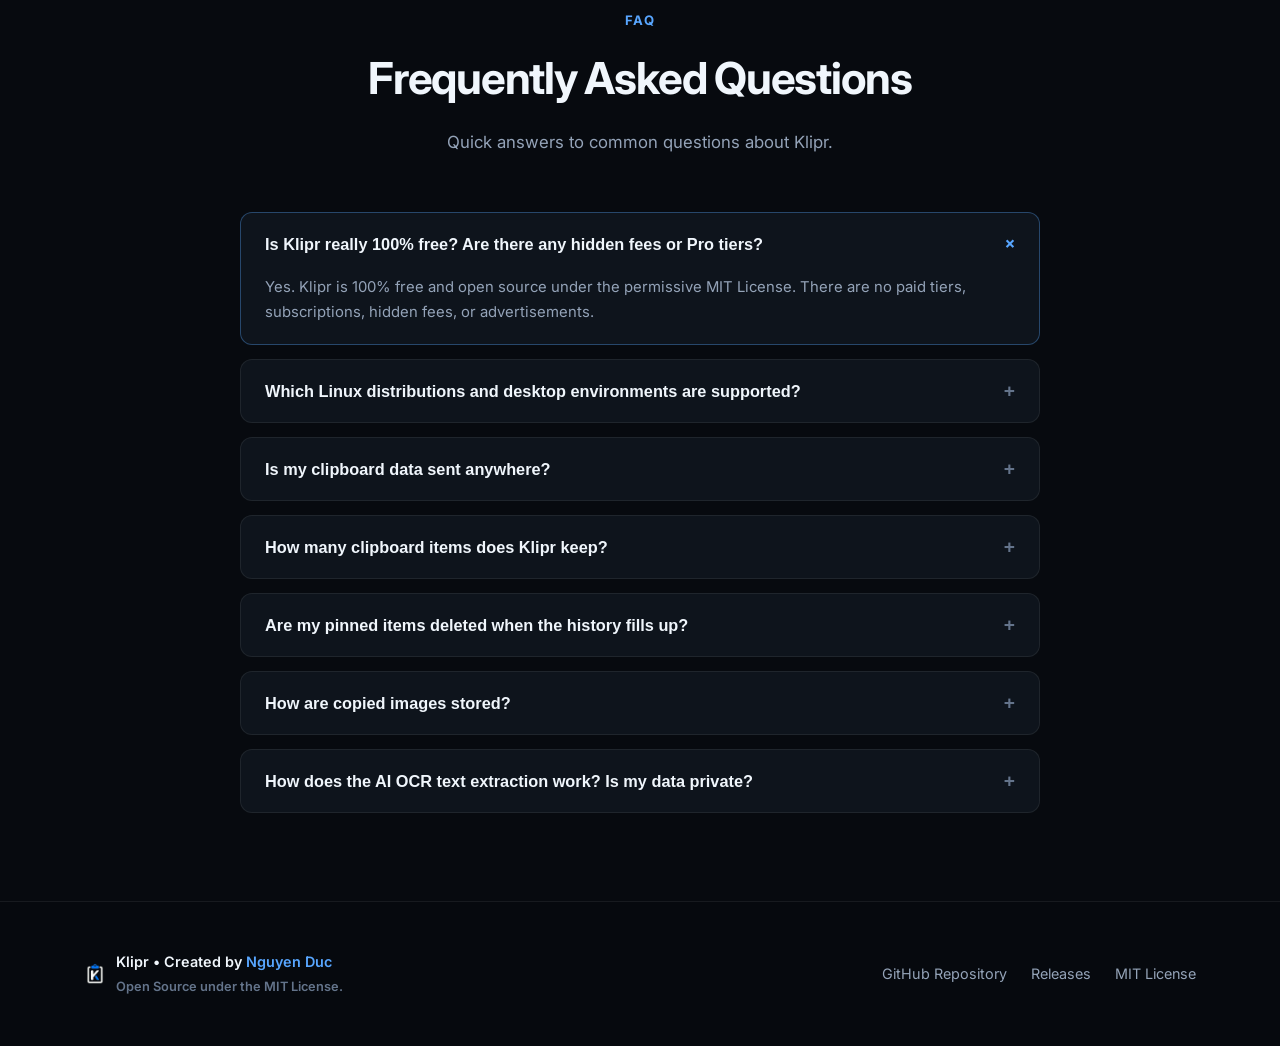
==== commit 2045e30b: "feat: update ai feature config, noti and ui fixes" ====
--- a/landing/index.html
+++ b/landing/index.html
@@ -3,9 +3,9 @@
 <head>
     <meta charset="UTF-8">
     <meta name="viewport" content="width=device-width, initial-scale=1.0">
-    <title>Klipr - Clipboard Manager for Linux</title>
-    <meta name="description" content="Klipr is a native GTK4 clipboard history manager for Linux. Saves text, code, and images with instant search.">
-    <meta name="keywords" content="free linux clipboard manager, gtk4 clipboard, klipr, open source clipboard, ubuntu deb clipboard, lightweight clipboard history">
+    <title>Klipr - Linux Clipboard Manager</title>
+    <meta name="description" content="Native GTK4 clipboard history manager for Linux with instant search and image support.">
+    <meta name="keywords" content="linux clipboard manager, gtk4 clipboard, klipr, open source clipboard, lightweight clipboard history">
     <meta name="author" content="Nguyen Duc">
     <meta name="theme-color" content="#070a0f">
 
@@ -22,8 +22,8 @@
     <meta property="og:locale" content="en_US">
     <meta property="og:locale:alternate" content="vi_VN">
     <meta property="og:url" content="https://nguyenduc2309.github.io/klipr/">
-    <meta property="og:title" content="Klipr - Clipboard Manager for Linux">
-    <meta property="og:description" content="Native GTK4 clipboard history manager for Linux. Never lose a snippet, screenshot, or copied item again.">
+    <meta property="og:title" content="Klipr - Linux Clipboard Manager">
+    <meta property="og:description" content="Native GTK4 clipboard history manager for Linux. Fast, lightweight, and offline.">
     <meta property="og:image" content="https://nguyenduc2309.github.io/klipr/assets/home_page.png">
     <meta property="og:image:width" content="1200">
     <meta property="og:image:height" content="750">
@@ -31,8 +31,8 @@
 
     <!-- Twitter Cards -->
     <meta name="twitter:card" content="summary_large_image">
-    <meta name="twitter:title" content="Klipr - Clipboard Manager for Linux">
-    <meta name="twitter:description" content="Native GTK4 clipboard history manager for Linux. Fast, minimal, zero Electron.">
+    <meta name="twitter:title" content="Klipr - Linux Clipboard Manager">
+    <meta name="twitter:description" content="Native GTK4 clipboard history manager for Linux. Fast, lightweight, and offline.">
     <meta name="twitter:image" content="https://nguyenduc2309.github.io/klipr/assets/home_page.png">
     <meta name="twitter:creator" content="@NguyenDuc2309">
 
@@ -44,7 +44,7 @@
       "name": "Klipr",
       "applicationCategory": "UtilitiesApplication",
       "operatingSystem": "Linux",
-      "description": "A modern, lightweight, 100% free clipboard history manager for Linux desktops built natively with GTK4.",
+      "description": "A native GTK4 clipboard history manager for Linux desktops with instant search and local storage.",
       "image": "https://nguyenduc2309.github.io/klipr/assets/logo.png",
       "screenshot": "https://nguyenduc2309.github.io/klipr/assets/home_page.png",
       "offers": {
@@ -59,7 +59,7 @@
       },
       "url": "https://nguyenduc2309.github.io/klipr/",
       "downloadUrl": "https://github.com/NguyenDuc2309/klipr/releases/latest",
-      "softwareVersion": "1.2.5",
+      "softwareVersion": "1.2.7",
       "license": "https://opensource.org/licenses/MIT"
     }
     </script>
@@ -92,6 +92,7 @@
 
             <nav class="nav-links" aria-label="Primary Navigation">
                 <a href="#features" data-i18n="nav.features">Features</a>
+                <a href="#ai-features" data-i18n="nav.ai_features">AI Features</a>
                 <a href="#screenshots" data-i18n="nav.screenshots">Demo</a>
                 <a href="#install" data-i18n="nav.install">Install</a>
                 <a href="#faq" data-i18n="nav.faq">FAQ</a>
@@ -126,7 +127,7 @@
                 <div class="badge-wrapper reveal">
                     <a href="https://github.com/NguyenDuc2309/klipr/releases/latest" target="_blank" rel="noopener noreferrer" class="badge-release">
                         <span class="badge-pulse"></span>
-                        <span id="latest-version-badge">v1.2.5 — Latest Release</span>
+                        <span id="latest-version-badge">v1.2.7 — Latest Release</span>
                     </a>
                 </div>
 
@@ -145,7 +146,7 @@
                         </svg>
                         <span data-i18n="hero.install_guide">Install Now</span>
                     </a>
-                    <a id="download-deb-btn" href="https://github.com/NguyenDuc2309/klipr/releases/download/v1.2.5/klipr_1.2.5_all.deb" class="btn btn-secondary" title="Download klipr_1.2.5_all.deb">
+                    <a id="download-deb-btn" href="https://github.com/NguyenDuc2309/klipr/releases/download/v1.2.7/klipr_1.2.7_all.deb" class="btn btn-secondary" title="Download klipr_1.2.7_all.deb">
                         <svg class="btn-icon" fill="none" viewBox="0 0 24 24" stroke="currentColor">
                             <path stroke-linecap="round" stroke-linejoin="round" stroke-width="2" d="M4 16v1a3 3 0 003 3h10a3 3 0 003-3v-1m-4-4l-4 4m0 0l-4-4m4 4V4"/>
                         </svg>
@@ -156,15 +157,15 @@
                 <div class="hero-pills reveal delay-3">
                     <div class="pill-item">
                         <svg fill="currentColor" viewBox="0 0 20 20"><path fill-rule="evenodd" d="M16.707 5.293a1 1 0 010 1.414l-8 8a1 1 0 01-1.414 0l-4-4a1 1 0 011.414-1.414L8 12.586l7.293-7.293a1 1 0 011.414 0z" clip-rule="evenodd"/></svg>
-                        <span data-i18n="hero.pill_free">100% Free &amp; Open Source</span>
+                        <span data-i18n="hero.pill_free">Open Source</span>
                     </div>
                     <div class="pill-item">
                         <svg fill="currentColor" viewBox="0 0 20 20"><path fill-rule="evenodd" d="M16.707 5.293a1 1 0 010 1.414l-8 8a1 1 0 01-1.414 0l-4-4a1 1 0 011.414-1.414L8 12.586l7.293-7.293a1 1 0 011.414 0z" clip-rule="evenodd"/></svg>
-                        <span data-i18n="hero.pill_gtk">Native GTK4 (~41MB RAM idle)</span>
+                        <span data-i18n="hero.pill_gtk">Native GTK4 (~41MB RAM)</span>
                     </div>
                     <div class="pill-item">
                         <svg fill="currentColor" viewBox="0 0 20 20"><path fill-rule="evenodd" d="M16.707 5.293a1 1 0 010 1.414l-8 8a1 1 0 01-1.414 0l-4-4a1 1 0 011.414-1.414L8 12.586l7.293-7.293a1 1 0 011.414 0z" clip-rule="evenodd"/></svg>
-                        <span data-i18n="hero.pill_privacy">100% Offline &amp; Private</span>
+                        <span data-i18n="hero.pill_privacy">Offline &amp; Private</span>
                     </div>
                     <div class="pill-item">
                         <svg fill="currentColor" viewBox="0 0 20 20"><path fill-rule="evenodd" d="M16.707 5.293a1 1 0 010 1.414l-8 8a1 1 0 01-1.414 0l-4-4a1 1 0 011.414-1.414L8 12.586l7.293-7.293a1 1 0 011.414 0z" clip-rule="evenodd"/></svg>
@@ -174,13 +175,13 @@
             </div>
         </section>
 
-        <!-- 100% Free & Open Source Promise Section -->
+        <!-- Open Source Promise Section -->
         <section class="section" id="free-promise" style="padding: 40px 0 60px;">
             <div class="container">
                 <div class="section-header reveal">
-                    <span class="section-tag" data-i18n="promise.tag">100% Free &amp; Open Source</span>
-                    <h2 class="section-title" data-i18n="promise.title">Free forever without catches or compromises</h2>
-                    <p class="section-subtitle" data-i18n="promise.subtitle">Klipr is built as an open utility for the Linux community. No paywalls, no monetization, no tracking.</p>
+                    <span class="section-tag" data-i18n="promise.tag">Open Source</span>
+                    <h2 class="section-title" data-i18n="promise.title">Built openly for the Linux community</h2>
+                    <p class="section-subtitle" data-i18n="promise.subtitle">Klipr is lightweight and transparent. No paywalls, no monetization, no tracking.</p>
                 </div>
 
                 <div class="free-promise-grid reveal">
@@ -188,8 +189,8 @@
                         <div class="free-card-icon">
                             <svg width="22" height="22" fill="none" viewBox="0 0 24 24" stroke="currentColor"><path stroke-linecap="round" stroke-linejoin="round" stroke-width="2" d="M12 8c-1.657 0-3 .895-3 2s1.343 2 3 2 3 .895 3 2-1.343 2-3 2m0-8c1.11 0 2.08.402 2.599 1M12 8V7m0 1v8m0 0v1m0-1c-1.11 0-2.08-.402-2.599-1M21 12a9 9 0 11-18 0 9 9 0 0118 0z"/></svg>
                         </div>
-                        <h3 data-i18n="promise.c1_title">Free Forever</h3>
-                        <p data-i18n="promise.c1_desc">No paid tiers, no pro subscriptions, and no locked features. Everything is free for everyone.</p>
+                        <h3 data-i18n="promise.c1_title">Community Driven</h3>
+                        <p data-i18n="promise.c1_desc">No paid tiers, no subscriptions, and no locked features. Everything is open for everyone.</p>
                     </div>
 
                     <div class="free-card">
@@ -333,6 +334,112 @@
             </div>
         </section>
 
+        <!-- AI Features Section -->
+        <section class="section ai-section" id="ai-features">
+            <div class="container">
+                <div class="section-header reveal">
+                    <span class="section-tag ai-tag" data-i18n="ai.tag">AI Features</span>
+                    <h2 class="section-title" data-i18n="ai.title">Smarter clipboard with Next-Gen AI</h2>
+                    <p class="section-subtitle" data-i18n="ai.subtitle">Boost your productivity with seamless AI capabilities built directly into your desktop workflow.</p>
+                </div>
+
+                <div class="ai-hero-card reveal">
+                    <div class="ai-hero-content">
+                        <div class="ai-badge">
+                            <span class="ai-badge-dot"></span>
+                            <span data-i18n="ai.ocr_badge">AI OCR &bull; Instant Text Extraction</span>
+                        </div>
+                        <h3 class="ai-card-title" data-i18n="ai.ocr_title">Extract text from copied images in one click</h3>
+                        <p class="ai-card-desc" data-i18n="ai.ocr_desc">
+                            Copy any screenshot or image to your clipboard. Klipr can immediately send a desktop notification to extract text using AI, or click the OCR button on any image entry in your history to instantly copy detected text to your clipboard.
+                        </p>
+                        
+                        <div class="ai-highlights">
+                            <div class="ai-highlight-item">
+                                <div class="ai-highlight-icon">
+                                    <svg width="20" height="20" fill="none" viewBox="0 0 24 24" stroke="currentColor">
+                                        <path stroke-linecap="round" stroke-linejoin="round" stroke-width="2" d="M13 10V3L4 14h7v7l9-11h-7z" />
+                                    </svg>
+                                </div>
+                                <div>
+                                    <h4 data-i18n="ai.feat1_title">1-Click Desktop Notification</h4>
+                                    <p data-i18n="ai.feat1_desc">Detects when screenshots are copied and shows a quick action notification to transcribe text immediately.</p>
+                                </div>
+                            </div>
+
+                            <div class="ai-highlight-item">
+                                <div class="ai-highlight-icon">
+                                    <svg width="20" height="20" fill="none" viewBox="0 0 24 24" stroke="currentColor">
+                                        <path stroke-linecap="round" stroke-linejoin="round" stroke-width="2" d="M9 12l2 2 4-4m5.618-4.016A11.955 11.955 0 0112 2.944a11.955 11.955 0 01-8.618 3.04A12.02 12.02 0 003 9c0 5.591 3.824 10.29 9 11.622 5.176-1.332 9-6.03 9-11.622 0-1.042-.133-2.052-.382-3.016z" />
+                                    </svg>
+                                </div>
+                                <div>
+                                    <h4 data-i18n="ai.feat2_title">Gemini &amp; OpenAI Integration</h4>
+                                    <p data-i18n="ai.feat2_desc">Choose between Google Gemini or OpenAI. Use custom models like gemini-3.1-flash-lite or gpt-4o-mini.</p>
+                                </div>
+                            </div>
+
+                            <div class="ai-highlight-item">
+                                <div class="ai-highlight-icon">
+                                    <svg width="20" height="20" fill="none" viewBox="0 0 24 24" stroke="currentColor">
+                                        <path stroke-linecap="round" stroke-linejoin="round" stroke-width="2" d="M12 15v2m-6 4h12a2 2 0 002-2v-6a2 2 0 00-2-2H6a2 2 0 00-2 2v6a2 2 0 002 2zm10-10V7a4 4 0 00-8 0v4h8z" />
+                                    </svg>
+                                </div>
+                                <div>
+                                    <h4 data-i18n="ai.feat3_title">Bring Your Own Key (BYOK)</h4>
+                                    <p data-i18n="ai.feat3_desc">100% private. Your API keys are stored locally on your device with direct API calls and zero third-party proxy.</p>
+                                </div>
+                            </div>
+                        </div>
+                    </div>
+
+                    <div class="ai-preview-box">
+                        <div class="ai-flow-card">
+                            <div class="ai-flow-step">
+                                <span class="ai-step-num">1</span>
+                                <div class="ai-step-body">
+                                    <span class="ai-step-label" data-i18n="ai.step1_label">Copy Screenshot</span>
+                                    <span class="ai-step-detail" data-i18n="ai.step1_detail">Press PrtScn or copy any image</span>
+                                </div>
+                            </div>
+                            <div class="ai-flow-divider">
+                                <svg width="18" height="18" fill="none" viewBox="0 0 24 24" stroke="currentColor">
+                                    <path stroke-linecap="round" stroke-linejoin="round" stroke-width="2" d="M19 14l-7 7m0 0l-7-7m7 7V3" />
+                                </svg>
+                            </div>
+                            <div class="ai-flow-step highlight">
+                                <span class="ai-step-num">2</span>
+                                <div class="ai-step-body">
+                                    <span class="ai-step-label" data-i18n="ai.step2_label">AI Extraction</span>
+                                    <span class="ai-step-detail" data-i18n="ai.step2_detail">Gemini / OpenAI extracts high-precision text</span>
+                                </div>
+                            </div>
+                            <div class="ai-flow-divider">
+                                <svg width="18" height="18" fill="none" viewBox="0 0 24 24" stroke="currentColor">
+                                    <path stroke-linecap="round" stroke-linejoin="round" stroke-width="2" d="M19 14l-7 7m0 0l-7-7m7 7V3" />
+                                </svg>
+                            </div>
+                            <div class="ai-flow-step success">
+                                <span class="ai-step-num">3</span>
+                                <div class="ai-step-body">
+                                    <span class="ai-step-label" data-i18n="ai.step3_label">Auto-Copied &amp; Ready</span>
+                                    <span class="ai-step-detail" data-i18n="ai.step3_detail">Text added to history, ready to paste</span>
+                                </div>
+                            </div>
+                        </div>
+
+                        <div class="ai-future-box">
+                            <div class="ai-future-tag">
+                                <svg width="16" height="16" fill="none" viewBox="0 0 24 24" stroke="currentColor"><path stroke-linecap="round" stroke-linejoin="round" stroke-width="2" d="M5 3v4M3 5h4M6 17v4m-2-2h4m5-16l2.286 6.857L21 12l-5.714 2.143L13 21l-2.286-6.857L5 12l5.714-2.143L13 3z"/></svg>
+                                <span data-i18n="ai.future_tag">Future AI Features</span>
+                            </div>
+                            <p class="ai-future-desc" data-i18n="ai.future_desc">Designed for future expansion: intelligent text summarization, instant code translation, and contextual helpers are on the roadmap.</p>
+                        </div>
+                    </div>
+                </div>
+            </div>
+        </section>
+
         <!-- Install Section -->
         <section class="section" id="install">
             <div class="container">
@@ -384,17 +491,17 @@
                             <span class="faq-icon">+</span>
                         </button>
                         <div class="faq-answer">
-                            <p data-i18n="faq.a0">Yes. Klipr is free and open source under the MIT license — no paid tiers, no subscriptions, no ads, and no locked features. Free for personal and commercial use.</p>
+                            <p data-i18n="faq.a0">Yes. Klipr is 100% free and open source under the permissive MIT License. There are no paid tiers, subscriptions, hidden fees, or advertisements.</p>
                         </div>
                     </div>
 
                     <div class="faq-item">
                         <button class="faq-question">
-                            <span data-i18n="faq.q1">Which Linux distributions and desktops are supported?</span>
+                            <span data-i18n="faq.q1">Which Linux distributions and desktop environments are supported?</span>
                             <span class="faq-icon">+</span>
                         </button>
                         <div class="faq-answer">
-                            <p data-i18n="faq.a1">Klipr ships as a `.deb` for Ubuntu 22.04+, Debian 12+, Linux Mint and Pop!_OS, and runs from source on any distro with Python 3.10+, GTK4 and PyGObject. Note that it runs on X11 only — on a Wayland session it launches through XWayland.</p>
+                            <p data-i18n="faq.a1">Klipr runs on any modern Linux distribution with GTK4 and D-Bus support, including Ubuntu, Debian, Fedora, Arch Linux, and Linux Mint. It works seamlessly across GNOME, KDE Plasma, XFCE, Cinnamon, and MATE.</p>
                         </div>
                     </div>
 
@@ -404,67 +511,47 @@
                             <span class="faq-icon">+</span>
                         </button>
                         <div class="faq-answer">
-                            <p data-i18n="faq.a2">No. Klipr contains no networking code at all — nothing is uploaded, and there is no telemetry or tracking. History lives in a local SQLite file at `~/.local/share/klipr/clipboard.db`. Be aware that, like most clipboard managers, this file is not encrypted, so treat it as you would any other file in your home directory.</p>
+                            <p data-i18n="faq.a2">No. Klipr operates 100% offline. All text, code snippets, and image history are stored strictly on your local device in a local SQLite database with zero telemetry or network calls.</p>
                         </div>
                     </div>
 
                     <div class="faq-item">
                         <button class="faq-question">
-                            <span data-i18n="faq.q3">Can I change the global toggle shortcut?</span>
+                            <span data-i18n="faq.q3">How many clipboard items does Klipr keep?</span>
                             <span class="faq-icon">+</span>
                         </button>
                         <div class="faq-answer">
-                            <p data-i18n="faq.a3">Yes, from the in-app Settings dialog, or by editing the `&quot;shortcut&quot;` field in `~/.config/klipr/setting.json` (default: `Ctrl+Alt+M`). The hotkey is registered as a GNOME custom keybinding, so on non-GNOME desktops you will need to bind the `klipr --toggle` command yourself in your desktop&#x27;s keyboard settings.</p>
+                            <p data-i18n="faq.a3">By default, Klipr stores your last 50 items. You can easily adjust this limit to 100 or 150 items in the Settings dialog to fit your workflow.</p>
                         </div>
                     </div>
 
                     <div class="faq-item">
                         <button class="faq-question">
-                            <span data-i18n="faq.q4">How many items does Klipr keep?</span>
+                            <span data-i18n="faq.q4">Are my pinned items deleted when the history fills up?</span>
                             <span class="faq-icon">+</span>
                         </button>
                         <div class="faq-answer">
-                            <p data-i18n="faq.a4">The Settings dialog offers a history limit of 50, 100 or 150 items. Once the limit is reached, the oldest entries are pruned automatically as new ones arrive.</p>
+                            <p data-i18n="faq.a4">Never. Pinned favorites are stored separately and protected from automatic pruning. They remain safely pinned until you explicitly remove them.</p>
                         </div>
                     </div>
 
                     <div class="faq-item">
                         <button class="faq-question">
-                            <span data-i18n="faq.q5">Are my pinned favorites deleted when the history fills up?</span>
+                            <span data-i18n="faq.q5">How are copied images stored?</span>
                             <span class="faq-icon">+</span>
                         </button>
                         <div class="faq-answer">
-                            <p data-i18n="faq.a5">No. Favorites are stored in a separate table that automatic pruning never touches, so a pinned snippet stays until you remove it yourself.</p>
+                            <p data-i18n="faq.a5">Copied images and screenshots are saved as optimized PNG files in your local cache directory (~/.cache/klipr/images/) with instant thumbnail previews. Deduplication ensures identical images are not saved twice.</p>
                         </div>
                     </div>
 
                     <div class="faq-item">
                         <button class="faq-question">
-                            <span data-i18n="faq.q6">How are copied images stored?</span>
+                            <span data-i18n="faq.q6">How does the AI OCR text extraction work? Is my data private?</span>
                             <span class="faq-icon">+</span>
                         </button>
                         <div class="faq-answer">
-                            <p data-i18n="faq.a6">Copied images are written as PNG files to `~/.cache/klipr/images/` and referenced from the history database. Identical images are de-duplicated by content hash, and the list shows a downscaled thumbnail rather than holding the full-resolution image in memory. Files are deleted once no history entry or favorite references them.</p>
-                        </div>
-                    </div>
-
-                    <div class="faq-item">
-                        <button class="faq-question">
-                            <span data-i18n="faq.q7">The tray icon does not appear — what is wrong?</span>
-                            <span class="faq-icon">+</span>
-                        </button>
-                        <div class="faq-answer">
-                            <p data-i18n="faq.a7">Klipr implements the StatusNotifierItem (SNI) tray protocol, which needs a tray host on your desktop. KDE Plasma, XFCE, Cinnamon and MATE support it out of the box; on GNOME install `gnome-shell-extension-appindicator` and enable it. You can still open the window with the global shortcut or by running `klipr --toggle`.</p>
-                        </div>
-                    </div>
-
-                    <div class="faq-item">
-                        <button class="faq-question">
-                            <span data-i18n="faq.q8">Does closing the window quit Klipr?</span>
-                            <span class="faq-icon">+</span>
-                        </button>
-                        <div class="faq-answer">
-                            <p data-i18n="faq.a8">No. By default closing the window hides it to the tray so clipboard capture keeps running. Turn off &quot;Close to tray&quot; in Settings if you would rather have the window close quit the app; you can always quit from the tray menu.</p>
+                            <p data-i18n="faq.a6">Klipr uses Bring Your Own Key (BYOK) for Google Gemini and OpenAI. Your API keys are stored locally on your device. When you extract text, images are sent directly to the official AI provider endpoint with zero telemetry or middleman servers. If you don't configure an API key, Klipr remains 100% offline.</p>
                         </div>
                     </div>
                 </div>
@@ -496,8 +583,8 @@
             <div class="footer-brand">
                 <img src="./assets/logo.png" alt="Klipr" width="22" height="22">
                 <div>
-                    <div><span data-i18n="footer.crafted">Klipr &bull; Crafted with passion by</span> <a href="https://github.com/NguyenDuc2309" target="_blank" rel="noopener noreferrer" style="color: var(--accent-blue); font-weight: 600;">Nguyen Duc</a></div>
-                    <div style="font-size: 0.8rem; color: var(--text-muted); margin-top: 4px;" data-i18n="footer.free_note">100% Free &amp; Open Source forever under the MIT License.</div>
+                    <div><span data-i18n="footer.crafted">Klipr &bull; Created by</span> <a href="https://github.com/NguyenDuc2309" target="_blank" rel="noopener noreferrer" style="color: var(--accent-blue); font-weight: 600;">Nguyen Duc</a></div>
+                    <div style="font-size: 0.8rem; color: var(--text-muted); margin-top: 4px;" data-i18n="footer.free_note">Open Source under the MIT License.</div>
                 </div>
             </div>
 
--- a/landing/css/style.css
+++ b/landing/css/style.css
@@ -1046,6 +1046,232 @@
 .delay-2 { transition-delay: 0.2s; }
 .delay-3 { transition-delay: 0.3s; }
 
+/* ── AI Features Section ── */
+.ai-section {
+    padding: 70px 0 90px;
+    position: relative;
+}
+
+.ai-tag {
+    color: var(--accent-purple);
+    background: rgba(168, 85, 247, 0.1);
+    display: inline-block;
+    padding: 4px 14px;
+    border-radius: var(--radius-full);
+    border: 1px solid rgba(168, 85, 247, 0.25);
+}
+
+.ai-hero-card {
+    background: linear-gradient(135deg, rgba(14, 20, 28, 0.95) 0%, rgba(26, 18, 40, 0.5) 100%);
+    border: 1px solid rgba(168, 85, 247, 0.28);
+    border-radius: var(--radius-xl);
+    padding: 44px;
+    display: grid;
+    grid-template-columns: 1.2fr 0.8fr;
+    gap: 40px;
+    box-shadow: 0 24px 64px rgba(0, 0, 0, 0.45), 0 0 50px rgba(168, 85, 247, 0.12);
+    position: relative;
+    overflow: hidden;
+}
+
+.ai-hero-card::before {
+    content: '';
+    position: absolute;
+    top: 0;
+    left: 0;
+    right: 0;
+    height: 2px;
+    background: linear-gradient(90deg, transparent, var(--accent-purple), var(--accent-blue), transparent);
+}
+
+.ai-badge {
+    display: inline-flex;
+    align-items: center;
+    gap: 8px;
+    font-size: 0.82rem;
+    font-weight: 600;
+    color: var(--accent-purple);
+    background: rgba(168, 85, 247, 0.12);
+    border: 1px solid rgba(168, 85, 247, 0.3);
+    padding: 5px 12px;
+    border-radius: var(--radius-full);
+    margin-bottom: 16px;
+}
+
+.ai-badge-dot {
+    width: 8px;
+    height: 8px;
+    border-radius: 50%;
+    background: var(--accent-purple);
+    box-shadow: 0 0 10px var(--accent-purple);
+    animation: pulse 2s infinite;
+}
+
+.ai-card-title {
+    font-size: clamp(1.4rem, 2.2vw, 1.85rem);
+    font-weight: 700;
+    line-height: 1.3;
+    margin-bottom: 14px;
+    color: var(--text-primary);
+}
+
+.ai-card-desc {
+    color: var(--text-secondary);
+    font-size: 0.96rem;
+    line-height: 1.65;
+    margin-bottom: 28px;
+}
+
+.ai-highlights {
+    display: flex;
+    flex-direction: column;
+    gap: 20px;
+}
+
+.ai-highlight-item {
+    display: flex;
+    gap: 16px;
+    align-items: flex-start;
+}
+
+.ai-highlight-icon {
+    width: 40px;
+    height: 40px;
+    border-radius: var(--radius-md);
+    background: rgba(168, 85, 247, 0.12);
+    border: 1px solid rgba(168, 85, 247, 0.25);
+    display: flex;
+    align-items: center;
+    justify-content: center;
+    color: var(--accent-purple);
+    flex-shrink: 0;
+    margin-top: 2px;
+}
+
+.ai-highlight-item h4 {
+    font-size: 0.98rem;
+    font-weight: 600;
+    margin-bottom: 4px;
+    color: var(--text-primary);
+}
+
+.ai-highlight-item p {
+    font-size: 0.88rem;
+    color: var(--text-secondary);
+    line-height: 1.5;
+}
+
+.ai-preview-box {
+    display: flex;
+    flex-direction: column;
+    gap: 20px;
+    justify-content: center;
+}
+
+.ai-flow-card {
+    background: var(--bg-surface-elevated);
+    border: 1px solid var(--border-medium);
+    border-radius: var(--radius-lg);
+    padding: 24px;
+    display: flex;
+    flex-direction: column;
+    gap: 12px;
+}
+
+.ai-flow-step {
+    display: flex;
+    align-items: center;
+    gap: 14px;
+    padding: 12px 14px;
+    background: var(--bg-main);
+    border: 1px solid var(--border-subtle);
+    border-radius: var(--radius-md);
+    transition: all var(--transition-normal);
+}
+
+.ai-flow-step.highlight {
+    border-color: rgba(168, 85, 247, 0.4);
+    background: rgba(168, 85, 247, 0.08);
+}
+
+.ai-flow-step.success {
+    border-color: rgba(63, 185, 80, 0.4);
+    background: rgba(63, 185, 80, 0.08);
+}
+
+.ai-step-num {
+    width: 28px;
+    height: 28px;
+    border-radius: 50%;
+    background: var(--bg-surface-glass);
+    border: 1px solid var(--border-medium);
+    display: flex;
+    align-items: center;
+    justify-content: center;
+    font-size: 0.82rem;
+    font-weight: 700;
+    color: var(--text-primary);
+    flex-shrink: 0;
+}
+
+.ai-flow-step.highlight .ai-step-num {
+    background: var(--accent-purple);
+    border-color: var(--accent-purple);
+    color: #fff;
+}
+
+.ai-flow-step.success .ai-step-num {
+    background: var(--accent-emerald);
+    border-color: var(--accent-emerald);
+    color: #04080e;
+}
+
+.ai-step-body {
+    display: flex;
+    flex-direction: column;
+}
+
+.ai-step-label {
+    font-size: 0.9rem;
+    font-weight: 600;
+    color: var(--text-primary);
+}
+
+.ai-step-detail {
+    font-size: 0.78rem;
+    color: var(--text-muted);
+}
+
+.ai-flow-divider {
+    display: flex;
+    justify-content: center;
+    color: var(--text-muted);
+    opacity: 0.6;
+}
+
+.ai-future-box {
+    background: rgba(255, 255, 255, 0.02);
+    border: 1px dashed var(--border-medium);
+    border-radius: var(--radius-lg);
+    padding: 18px 20px;
+}
+
+.ai-future-tag {
+    display: inline-flex;
+    align-items: center;
+    gap: 6px;
+    font-size: 0.82rem;
+    font-weight: 600;
+    color: var(--accent-cyan);
+    margin-bottom: 6px;
+}
+
+.ai-future-desc {
+    font-size: 0.84rem;
+    color: var(--text-muted);
+    line-height: 1.5;
+}
+
 /* ── Responsive Design ── */
 @media (max-width: 992px) {
     .features-grid {
@@ -1055,6 +1281,10 @@
         grid-template-columns: 1fr;
         max-width: 600px;
         margin: 0 auto;
+    }
+    .ai-hero-card {
+        grid-template-columns: 1fr;
+        padding: 32px 24px;
     }
 }
 
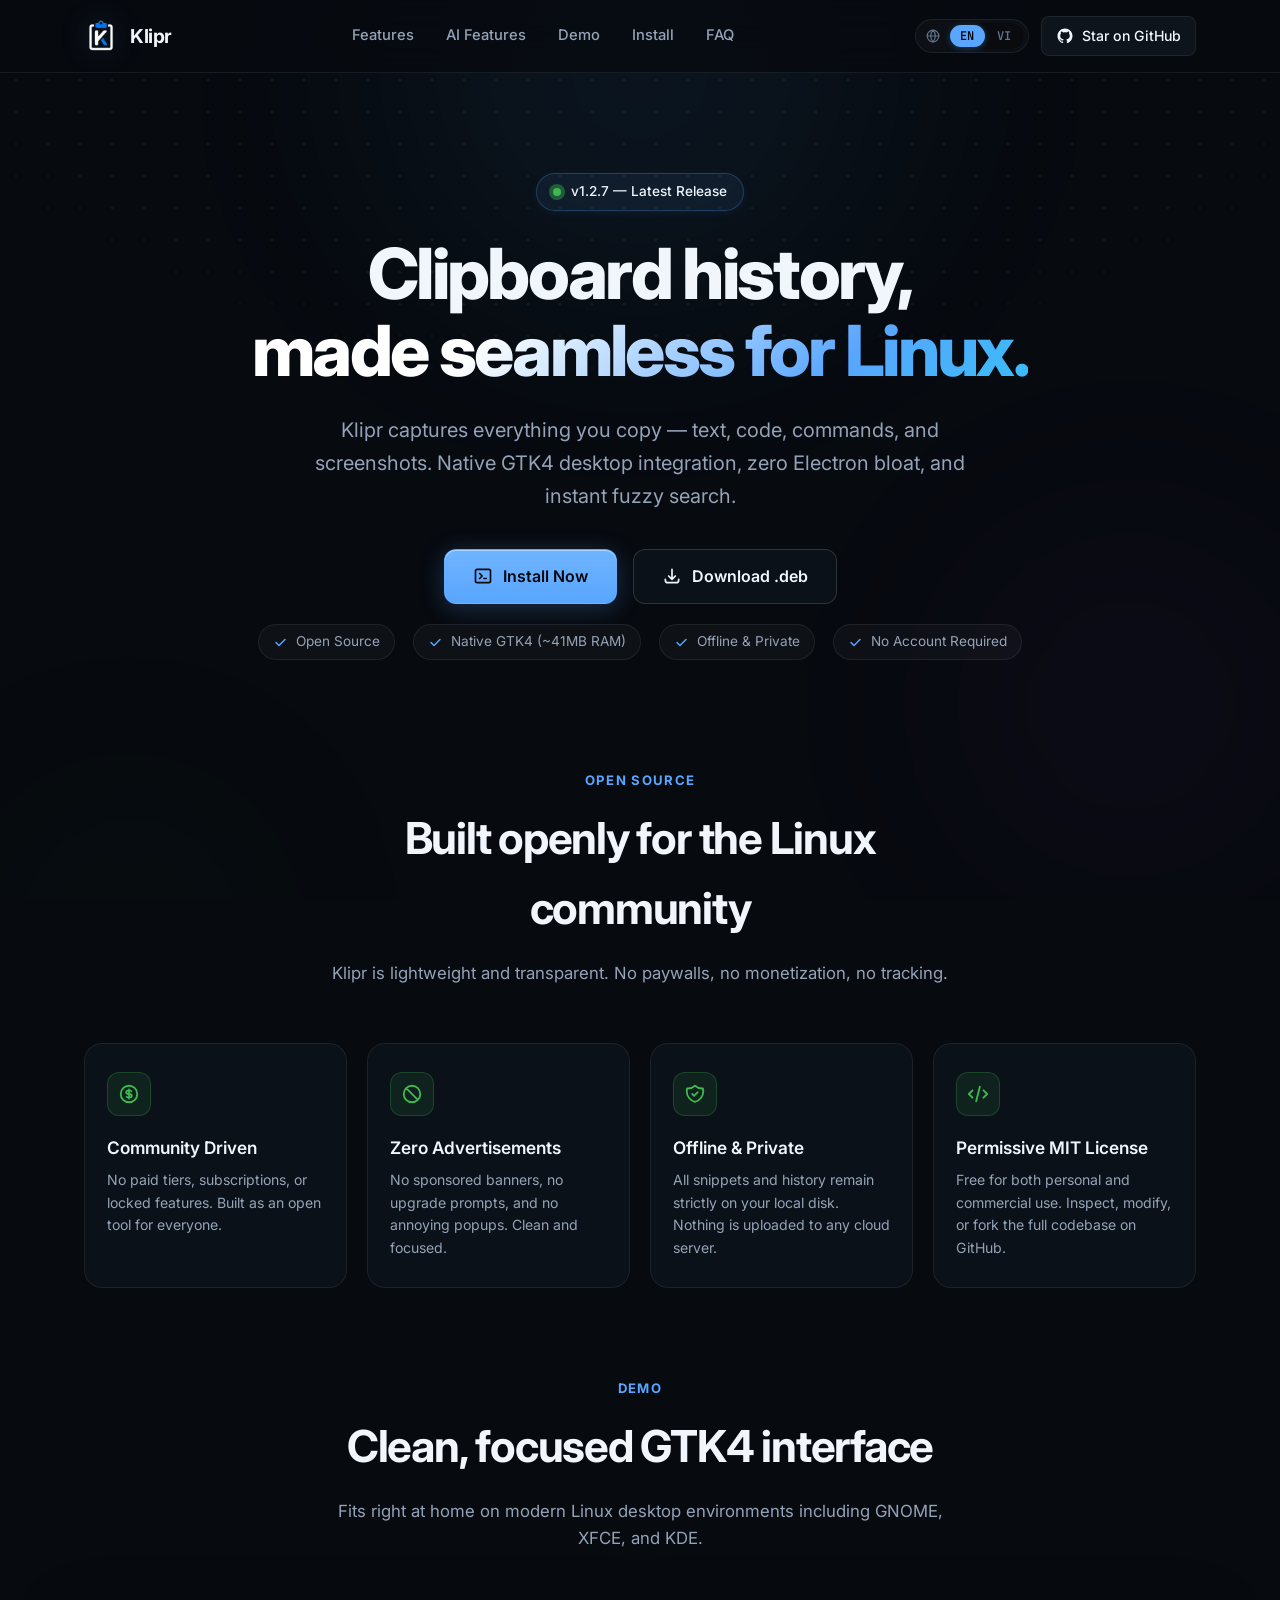
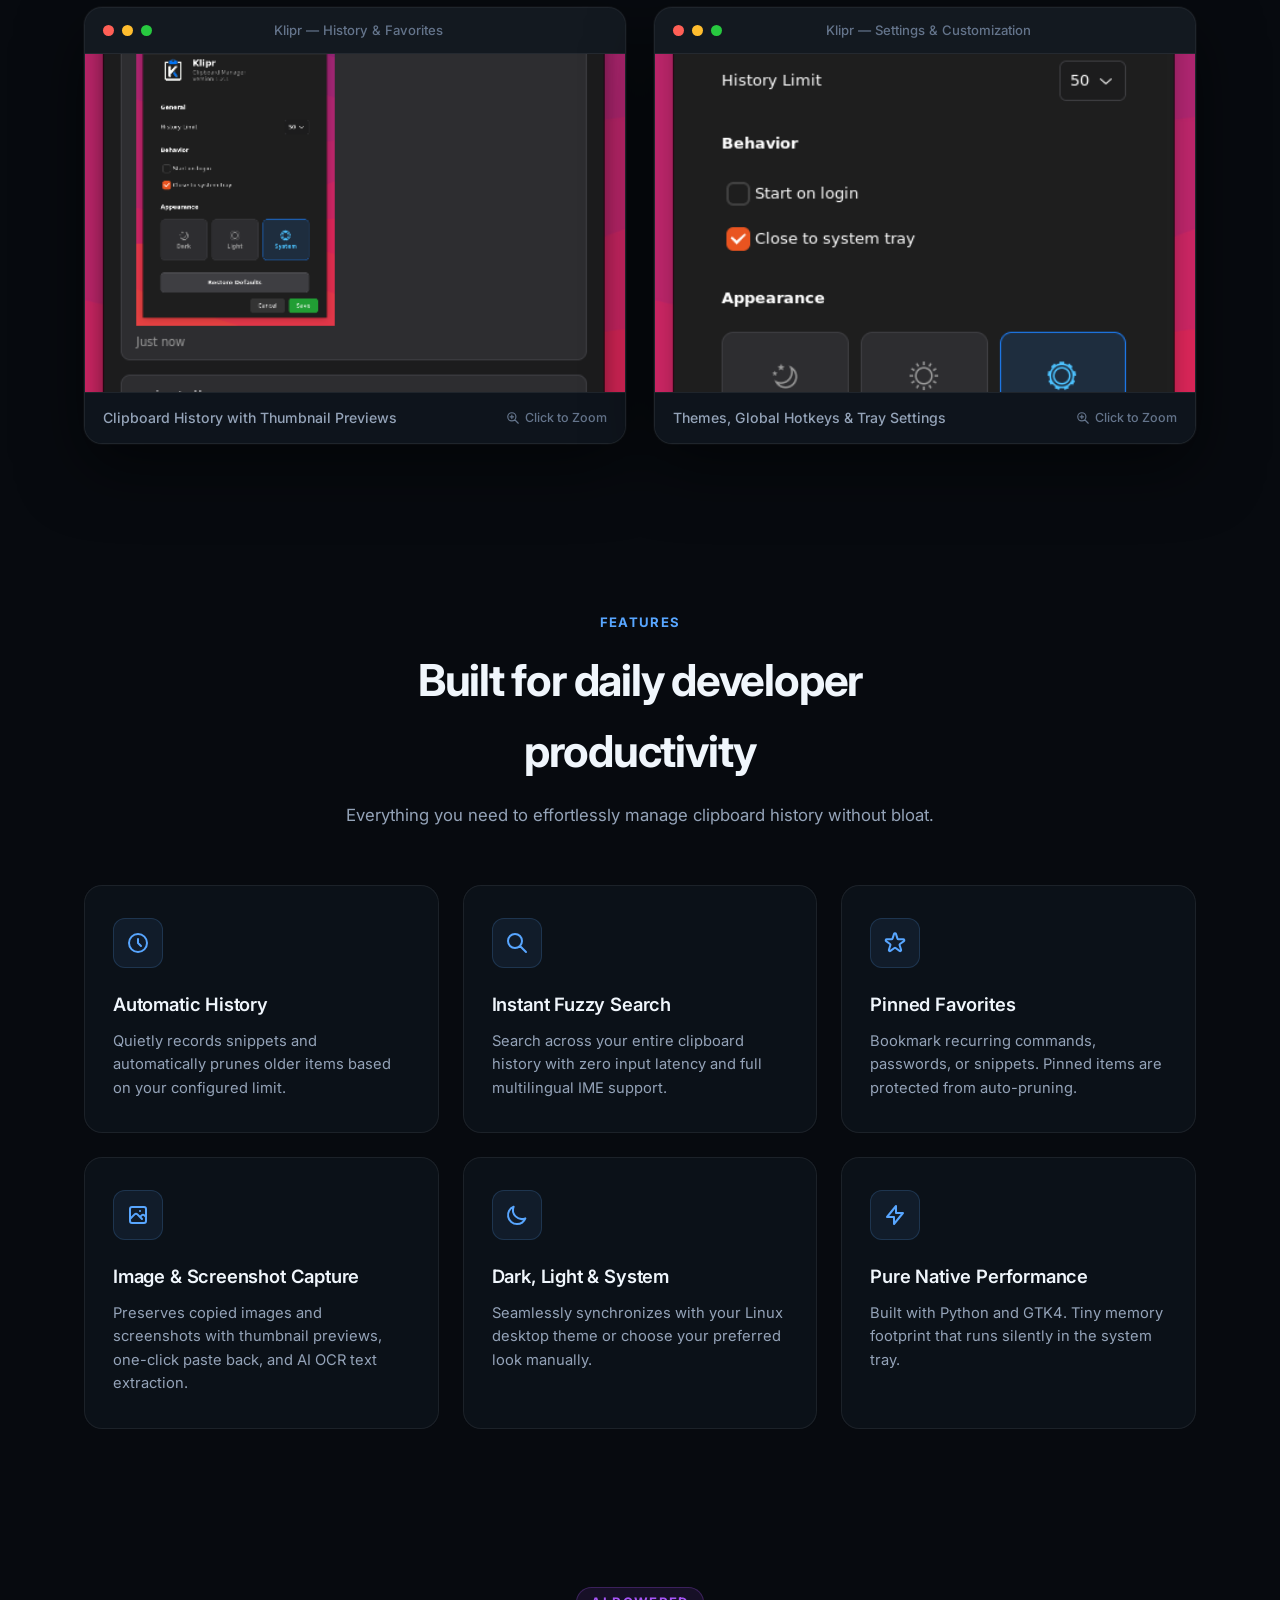
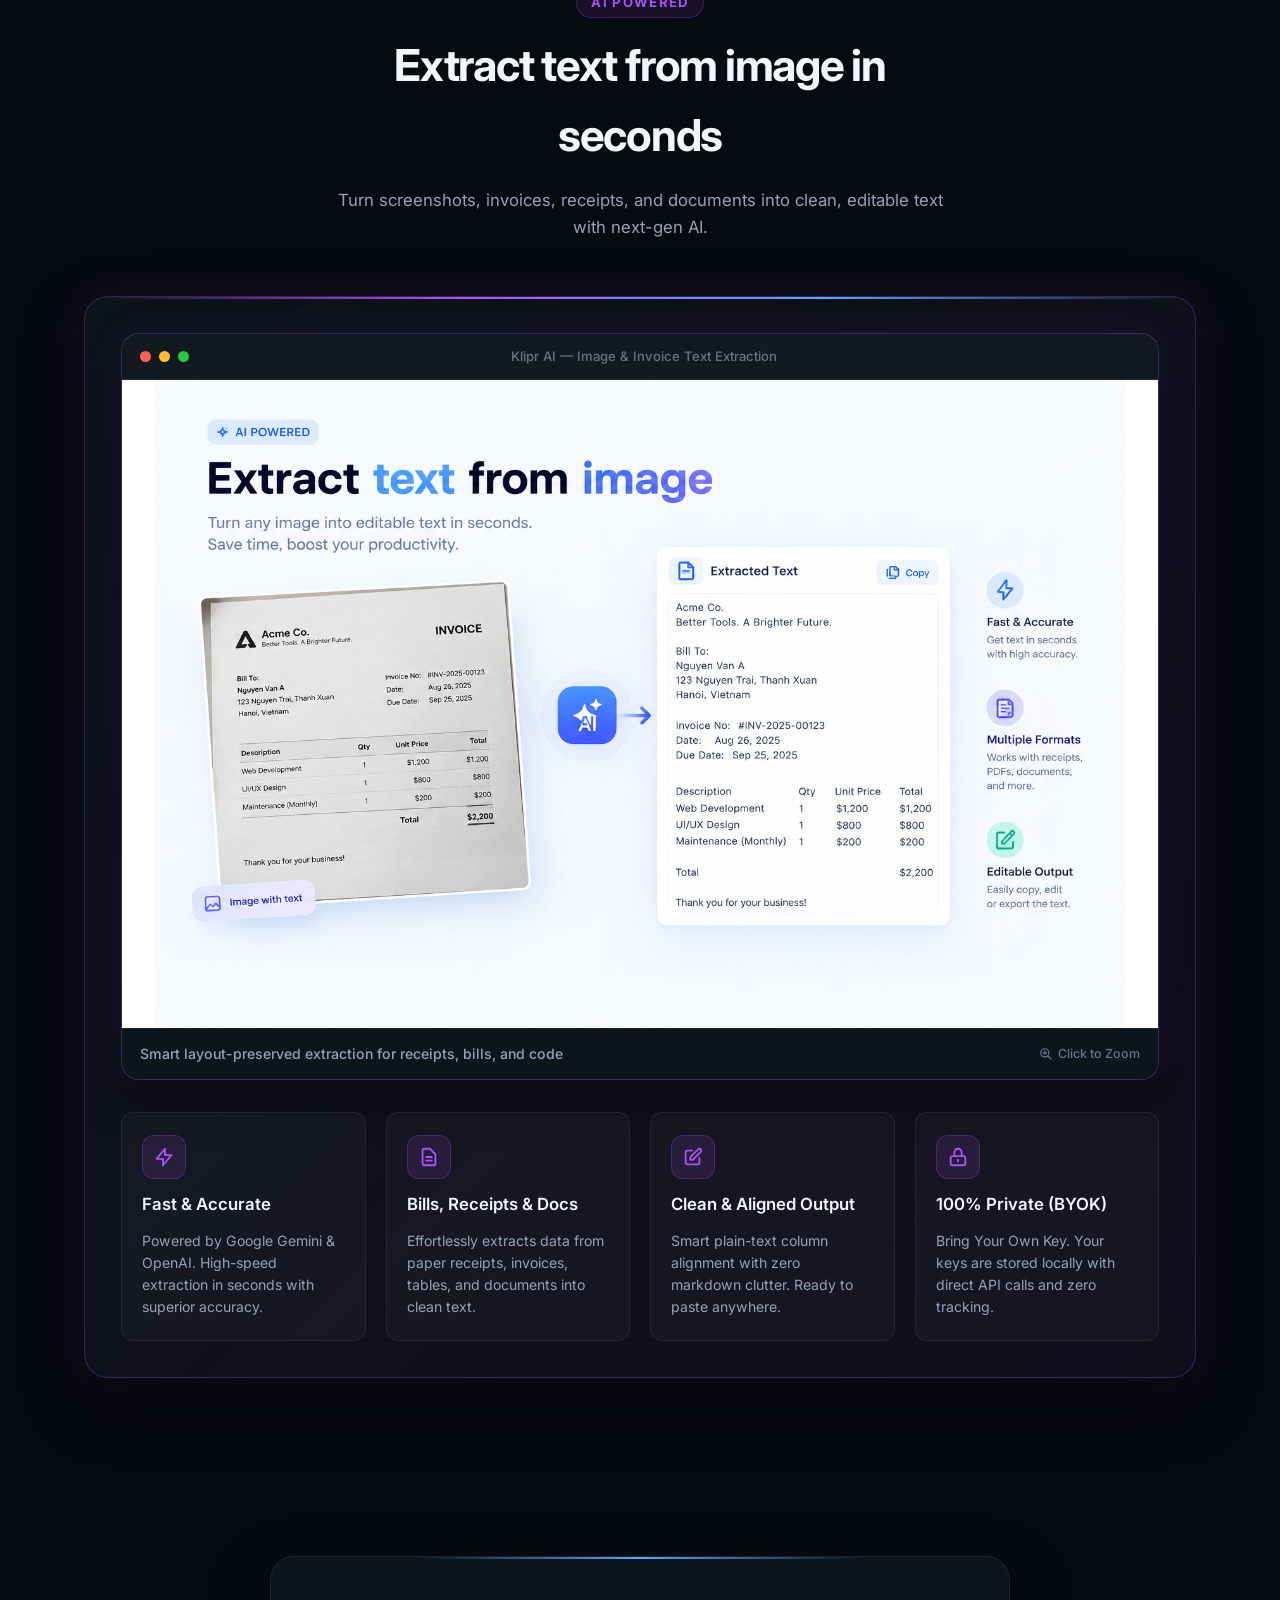
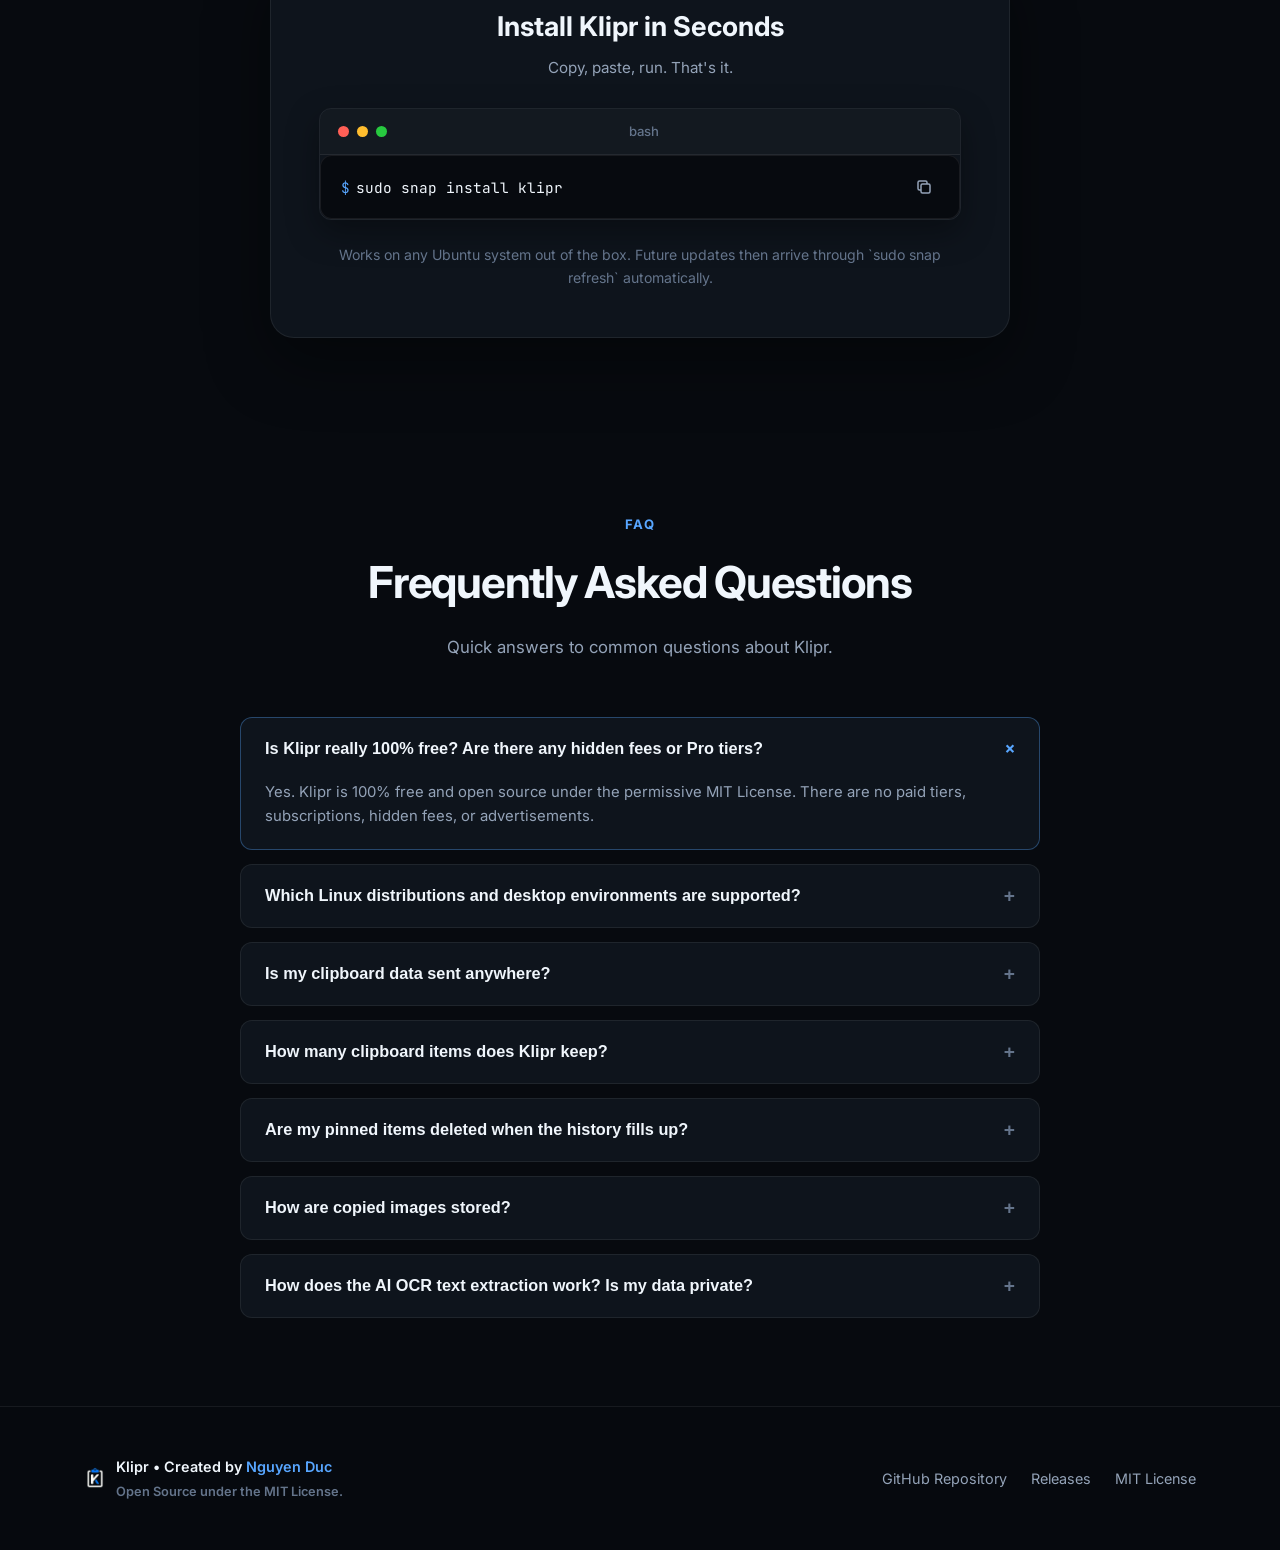
==== commit a07a8604: "feat: enhance AI text extraction and update landing page showcase" ====
--- a/landing/index.html
+++ b/landing/index.html
@@ -338,105 +338,77 @@
         <section class="section ai-section" id="ai-features">
             <div class="container">
                 <div class="section-header reveal">
-                    <span class="section-tag ai-tag" data-i18n="ai.tag">AI Features</span>
-                    <h2 class="section-title" data-i18n="ai.title">Smarter clipboard with Next-Gen AI</h2>
-                    <p class="section-subtitle" data-i18n="ai.subtitle">Boost your productivity with seamless AI capabilities built directly into your desktop workflow.</p>
+                    <span class="section-tag ai-tag" data-i18n="ai.tag">AI Powered</span>
+                    <h2 class="section-title" data-i18n="ai.title">Extract text from image in seconds</h2>
+                    <p class="section-subtitle" data-i18n="ai.subtitle">Turn screenshots, invoices, receipts, and documents into clean, editable text with next-gen AI.</p>
                 </div>
 
                 <div class="ai-hero-card reveal">
-                    <div class="ai-hero-content">
-                        <div class="ai-badge">
-                            <span class="ai-badge-dot"></span>
-                            <span data-i18n="ai.ocr_badge">AI OCR &bull; Instant Text Extraction</span>
-                        </div>
-                        <h3 class="ai-card-title" data-i18n="ai.ocr_title">Extract text from copied images in one click</h3>
-                        <p class="ai-card-desc" data-i18n="ai.ocr_desc">
-                            Copy any screenshot or image to your clipboard. Klipr can immediately send a desktop notification to extract text using AI, or click the OCR button on any image entry in your history to instantly copy detected text to your clipboard.
-                        </p>
-                        
-                        <div class="ai-highlights">
-                            <div class="ai-highlight-item">
-                                <div class="ai-highlight-icon">
-                                    <svg width="20" height="20" fill="none" viewBox="0 0 24 24" stroke="currentColor">
-                                        <path stroke-linecap="round" stroke-linejoin="round" stroke-width="2" d="M13 10V3L4 14h7v7l9-11h-7z" />
-                                    </svg>
-                                </div>
-                                <div>
-                                    <h4 data-i18n="ai.feat1_title">1-Click Desktop Notification</h4>
-                                    <p data-i18n="ai.feat1_desc">Detects when screenshots are copied and shows a quick action notification to transcribe text immediately.</p>
-                                </div>
-                            </div>
-
-                            <div class="ai-highlight-item">
-                                <div class="ai-highlight-icon">
-                                    <svg width="20" height="20" fill="none" viewBox="0 0 24 24" stroke="currentColor">
-                                        <path stroke-linecap="round" stroke-linejoin="round" stroke-width="2" d="M9 12l2 2 4-4m5.618-4.016A11.955 11.955 0 0112 2.944a11.955 11.955 0 01-8.618 3.04A12.02 12.02 0 003 9c0 5.591 3.824 10.29 9 11.622 5.176-1.332 9-6.03 9-11.622 0-1.042-.133-2.052-.382-3.016z" />
-                                    </svg>
-                                </div>
-                                <div>
-                                    <h4 data-i18n="ai.feat2_title">Gemini &amp; OpenAI Integration</h4>
-                                    <p data-i18n="ai.feat2_desc">Choose between Google Gemini or OpenAI. Use custom models like gemini-3.1-flash-lite or gpt-4o-mini.</p>
-                                </div>
-                            </div>
-
-                            <div class="ai-highlight-item">
-                                <div class="ai-highlight-icon">
-                                    <svg width="20" height="20" fill="none" viewBox="0 0 24 24" stroke="currentColor">
-                                        <path stroke-linecap="round" stroke-linejoin="round" stroke-width="2" d="M12 15v2m-6 4h12a2 2 0 002-2v-6a2 2 0 00-2-2H6a2 2 0 00-2 2v6a2 2 0 002 2zm10-10V7a4 4 0 00-8 0v4h8z" />
-                                    </svg>
-                                </div>
-                                <div>
-                                    <h4 data-i18n="ai.feat3_title">Bring Your Own Key (BYOK)</h4>
-                                    <p data-i18n="ai.feat3_desc">100% private. Your API keys are stored locally on your device with direct API calls and zero third-party proxy.</p>
-                                </div>
-                            </div>
-                        </div>
-                    </div>
-
-                    <div class="ai-preview-box">
-                        <div class="ai-flow-card">
-                            <div class="ai-flow-step">
-                                <span class="ai-step-num">1</span>
-                                <div class="ai-step-body">
-                                    <span class="ai-step-label" data-i18n="ai.step1_label">Copy Screenshot</span>
-                                    <span class="ai-step-detail" data-i18n="ai.step1_detail">Press PrtScn or copy any image</span>
-                                </div>
-                            </div>
-                            <div class="ai-flow-divider">
-                                <svg width="18" height="18" fill="none" viewBox="0 0 24 24" stroke="currentColor">
-                                    <path stroke-linecap="round" stroke-linejoin="round" stroke-width="2" d="M19 14l-7 7m0 0l-7-7m7 7V3" />
+                    <!-- Prominent Image Showcase Window -->
+                    <div class="window-frame ai-window-frame" title="Click to view full image">
+                        <div class="window-header">
+                            <div class="window-controls">
+                                <span class="window-dot dot-close"></span>
+                                <span class="window-dot dot-min"></span>
+                                <span class="window-dot dot-max"></span>
+                            </div>
+                            <span class="window-title" data-i18n="ai.showcase_title">Klipr AI — Image &amp; Invoice Text Extraction</span>
+                            <div style="width: 42px;"></div>
+                        </div>
+                        <img src="./assets/ai_features.png" alt="Extract text from image with Klipr AI" class="window-img ai-showcase-img" loading="lazy">
+                        <div class="window-caption">
+                            <span data-i18n="ai.showcase_caption">Smart layout-preserved extraction for receipts, bills, and code</span>
+                            <span class="zoom-hint">
+                                <svg width="14" height="14" fill="none" stroke="currentColor" viewBox="0 0 24 24"><path stroke-linecap="round" stroke-linejoin="round" stroke-width="2" d="M21 21l-6-6m2-5a7 7 0 11-14 0 7 7 0 0114 0zM10 7v6m3-3H7"/></svg>
+                                <span data-i18n="showcase.zoom">Click to Zoom</span>
+                            </span>
+                        </div>
+                    </div>
+
+                    <!-- 4-Column Feature Highlights -->
+                    <div class="ai-feature-points-grid">
+                        <div class="ai-point-card">
+                            <div class="ai-point-icon-wrapper">
+                                <svg width="22" height="22" fill="none" viewBox="0 0 24 24" stroke="currentColor">
+                                    <path stroke-linecap="round" stroke-linejoin="round" stroke-width="2" d="M13 10V3L4 14h7v7l9-11h-7z" />
                                 </svg>
                             </div>
-                            <div class="ai-flow-step highlight">
-                                <span class="ai-step-num">2</span>
-                                <div class="ai-step-body">
-                                    <span class="ai-step-label" data-i18n="ai.step2_label">AI Extraction</span>
-                                    <span class="ai-step-detail" data-i18n="ai.step2_detail">Gemini / OpenAI extracts high-precision text</span>
-                                </div>
-                            </div>
-                            <div class="ai-flow-divider">
-                                <svg width="18" height="18" fill="none" viewBox="0 0 24 24" stroke="currentColor">
-                                    <path stroke-linecap="round" stroke-linejoin="round" stroke-width="2" d="M19 14l-7 7m0 0l-7-7m7 7V3" />
+                            <h3 data-i18n="ai.point1_title">Fast &amp; Accurate</h3>
+                            <p data-i18n="ai.point1_desc">Powered by Google Gemini &amp; OpenAI. Get text in under 2 seconds with high accuracy.</p>
+                        </div>
+
+                        <div class="ai-point-card">
+                            <div class="ai-point-icon-wrapper">
+                                <svg width="22" height="22" fill="none" viewBox="0 0 24 24" stroke="currentColor">
+                                    <path stroke-linecap="round" stroke-linejoin="round" stroke-width="2" d="M9 12h6m-6 4h6m2 5H7a2 2 0 01-2-2V5a2 2 0 012-2h5.586a1 1 0 01.707.293l5.414 5.414a1 1 0 01.293.707V19a2 2 0 01-2 2z" />
                                 </svg>
                             </div>
-                            <div class="ai-flow-step success">
-                                <span class="ai-step-num">3</span>
-                                <div class="ai-step-body">
-                                    <span class="ai-step-label" data-i18n="ai.step3_label">Auto-Copied &amp; Ready</span>
-                                    <span class="ai-step-detail" data-i18n="ai.step3_detail">Text added to history, ready to paste</span>
-                                </div>
-                            </div>
-                        </div>
-
-                        <div class="ai-future-box">
-                            <div class="ai-future-tag">
-                                <svg width="16" height="16" fill="none" viewBox="0 0 24 24" stroke="currentColor"><path stroke-linecap="round" stroke-linejoin="round" stroke-width="2" d="M5 3v4M3 5h4M6 17v4m-2-2h4m5-16l2.286 6.857L21 12l-5.714 2.143L13 21l-2.286-6.857L5 12l5.714-2.143L13 3z"/></svg>
-                                <span data-i18n="ai.future_tag">Future AI Features</span>
-                            </div>
-                            <p class="ai-future-desc" data-i18n="ai.future_desc">Designed for future expansion: intelligent text summarization, instant code translation, and contextual helpers are on the roadmap.</p>
-                        </div>
-                    </div>
-                </div>
+                            <h3 data-i18n="ai.point2_title">Bills, Receipts &amp; Docs</h3>
+                            <p data-i18n="ai.point2_desc">Works with paper receipts, financial invoices, tabular data, documents, and code screenshots.</p>
+                        </div>
+
+                        <div class="ai-point-card">
+                            <div class="ai-point-icon-wrapper">
+                                <svg width="22" height="22" fill="none" viewBox="0 0 24 24" stroke="currentColor">
+                                    <path stroke-linecap="round" stroke-linejoin="round" stroke-width="2" d="M11 5H6a2 2 0 00-2 2v11a2 2 0 002 2h11a2 2 0 002-2v-5m-1.414-9.414a2 2 0 112.828 2.828L11.828 15H9v-2.828l8.586-8.586z" />
+                                </svg>
+                            </div>
+                            <h3 data-i18n="ai.point3_title">Clean &amp; Aligned Output</h3>
+                            <p data-i18n="ai.point3_desc">Smart plain-text column alignment with zero markdown clutter. Ready to paste anywhere.</p>
+                        </div>
+
+                        <div class="ai-point-card">
+                            <div class="ai-point-icon-wrapper">
+                                <svg width="22" height="22" fill="none" viewBox="0 0 24 24" stroke="currentColor">
+                                    <path stroke-linecap="round" stroke-linejoin="round" stroke-width="2" d="M12 15v2m-6 4h12a2 2 0 002-2v-6a2 2 0 00-2-2H6a2 2 0 00-2 2v6a2 2 0 002 2zm10-10V7a4 4 0 00-8 0v4h8z" />
+                                </svg>
+                            </div>
+                            <h3 data-i18n="ai.point4_title">100% Private (BYOK)</h3>
+                            <p data-i18n="ai.point4_desc">Bring Your Own Key. API keys are stored locally on your device with direct API calls and zero telemetry.</p>
+                        </div>
+                    </div>
+                </div>
+
             </div>
         </section>
 
--- a/landing/css/style.css
+++ b/landing/css/style.css
@@ -1065,10 +1065,10 @@
     background: linear-gradient(135deg, rgba(14, 20, 28, 0.95) 0%, rgba(26, 18, 40, 0.5) 100%);
     border: 1px solid rgba(168, 85, 247, 0.28);
     border-radius: var(--radius-xl);
-    padding: 44px;
-    display: grid;
-    grid-template-columns: 1.2fr 0.8fr;
-    gap: 40px;
+    padding: 36px;
+    display: flex;
+    flex-direction: column;
+    gap: 32px;
     box-shadow: 0 24px 64px rgba(0, 0, 0, 0.45), 0 0 50px rgba(168, 85, 247, 0.12);
     position: relative;
     overflow: hidden;
@@ -1084,59 +1084,72 @@
     background: linear-gradient(90deg, transparent, var(--accent-purple), var(--accent-blue), transparent);
 }
 
-.ai-badge {
-    display: inline-flex;
-    align-items: center;
-    gap: 8px;
-    font-size: 0.82rem;
-    font-weight: 600;
-    color: var(--accent-purple);
-    background: rgba(168, 85, 247, 0.12);
+.ai-window-frame {
+    width: 100%;
+    border-radius: var(--radius-lg);
+    background: var(--bg-surface);
     border: 1px solid rgba(168, 85, 247, 0.3);
-    padding: 5px 12px;
-    border-radius: var(--radius-full);
-    margin-bottom: 16px;
-}
-
-.ai-badge-dot {
-    width: 8px;
-    height: 8px;
-    border-radius: 50%;
-    background: var(--accent-purple);
-    box-shadow: 0 0 10px var(--accent-purple);
-    animation: pulse 2s infinite;
-}
-
-.ai-card-title {
-    font-size: clamp(1.4rem, 2.2vw, 1.85rem);
-    font-weight: 700;
-    line-height: 1.3;
-    margin-bottom: 14px;
-    color: var(--text-primary);
-}
-
-.ai-card-desc {
-    color: var(--text-secondary);
-    font-size: 0.96rem;
-    line-height: 1.65;
-    margin-bottom: 28px;
-}
-
-.ai-highlights {
+    overflow: hidden;
+    box-shadow: 0 16px 40px rgba(0, 0, 0, 0.5), 0 0 35px rgba(168, 85, 247, 0.12);
+    cursor: zoom-in;
+    transition: transform var(--transition-normal), box-shadow var(--transition-normal);
+}
+
+.ai-window-frame:hover {
+    transform: translateY(-3px);
+    box-shadow: 0 24px 50px rgba(0, 0, 0, 0.6), 0 0 45px rgba(168, 85, 247, 0.22);
+}
+
+.ai-showcase-img {
+    width: 100%;
+    height: auto;
+    display: block;
+    object-fit: contain;
+    background: #ffffff;
+}
+
+.ai-feature-points-grid {
+    display: grid;
+    grid-template-columns: repeat(4, 1fr);
+    gap: 20px;
+}
+
+@media (max-width: 992px) {
+    .ai-hero-card {
+        padding: 24px;
+        gap: 24px;
+    }
+    .ai-feature-points-grid {
+        grid-template-columns: repeat(2, 1fr);
+    }
+}
+
+@media (max-width: 576px) {
+    .ai-feature-points-grid {
+        grid-template-columns: 1fr;
+    }
+}
+
+.ai-point-card {
+    background: rgba(255, 255, 255, 0.03);
+    border: 1px solid var(--border-subtle);
+    border-radius: var(--radius-md);
+    padding: 22px 20px;
     display: flex;
     flex-direction: column;
-    gap: 20px;
-}
-
-.ai-highlight-item {
-    display: flex;
-    gap: 16px;
-    align-items: flex-start;
-}
-
-.ai-highlight-icon {
-    width: 40px;
-    height: 40px;
+    gap: 12px;
+    transition: all var(--transition-normal);
+}
+
+.ai-point-card:hover {
+    background: rgba(168, 85, 247, 0.06);
+    border-color: rgba(168, 85, 247, 0.35);
+    transform: translateY(-3px);
+}
+
+.ai-point-icon-wrapper {
+    width: 44px;
+    height: 44px;
     border-radius: var(--radius-md);
     background: rgba(168, 85, 247, 0.12);
     border: 1px solid rgba(168, 85, 247, 0.25);
@@ -1145,109 +1158,22 @@
     justify-content: center;
     color: var(--accent-purple);
     flex-shrink: 0;
-    margin-top: 2px;
-}
-
-.ai-highlight-item h4 {
-    font-size: 0.98rem;
+}
+
+.ai-point-card h3 {
+    font-size: 1.05rem;
     font-weight: 600;
-    margin-bottom: 4px;
-    color: var(--text-primary);
-}
-
-.ai-highlight-item p {
+    color: var(--text-primary);
+    margin: 0;
+}
+
+.ai-point-card p {
     font-size: 0.88rem;
     color: var(--text-secondary);
-    line-height: 1.5;
-}
-
-.ai-preview-box {
-    display: flex;
-    flex-direction: column;
-    gap: 20px;
-    justify-content: center;
-}
-
-.ai-flow-card {
-    background: var(--bg-surface-elevated);
-    border: 1px solid var(--border-medium);
-    border-radius: var(--radius-lg);
-    padding: 24px;
-    display: flex;
-    flex-direction: column;
-    gap: 12px;
-}
-
-.ai-flow-step {
-    display: flex;
-    align-items: center;
-    gap: 14px;
-    padding: 12px 14px;
-    background: var(--bg-main);
-    border: 1px solid var(--border-subtle);
-    border-radius: var(--radius-md);
-    transition: all var(--transition-normal);
-}
-
-.ai-flow-step.highlight {
-    border-color: rgba(168, 85, 247, 0.4);
-    background: rgba(168, 85, 247, 0.08);
-}
-
-.ai-flow-step.success {
-    border-color: rgba(63, 185, 80, 0.4);
-    background: rgba(63, 185, 80, 0.08);
-}
-
-.ai-step-num {
-    width: 28px;
-    height: 28px;
-    border-radius: 50%;
-    background: var(--bg-surface-glass);
-    border: 1px solid var(--border-medium);
-    display: flex;
-    align-items: center;
-    justify-content: center;
-    font-size: 0.82rem;
-    font-weight: 700;
-    color: var(--text-primary);
-    flex-shrink: 0;
-}
-
-.ai-flow-step.highlight .ai-step-num {
-    background: var(--accent-purple);
-    border-color: var(--accent-purple);
-    color: #fff;
-}
-
-.ai-flow-step.success .ai-step-num {
-    background: var(--accent-emerald);
-    border-color: var(--accent-emerald);
-    color: #04080e;
-}
-
-.ai-step-body {
-    display: flex;
-    flex-direction: column;
-}
-
-.ai-step-label {
-    font-size: 0.9rem;
-    font-weight: 600;
-    color: var(--text-primary);
-}
-
-.ai-step-detail {
-    font-size: 0.78rem;
-    color: var(--text-muted);
-}
-
-.ai-flow-divider {
-    display: flex;
-    justify-content: center;
-    color: var(--text-muted);
-    opacity: 0.6;
-}
+    line-height: 1.55;
+    margin: 0;
+}
+
 
 .ai-future-box {
     background: rgba(255, 255, 255, 0.02);
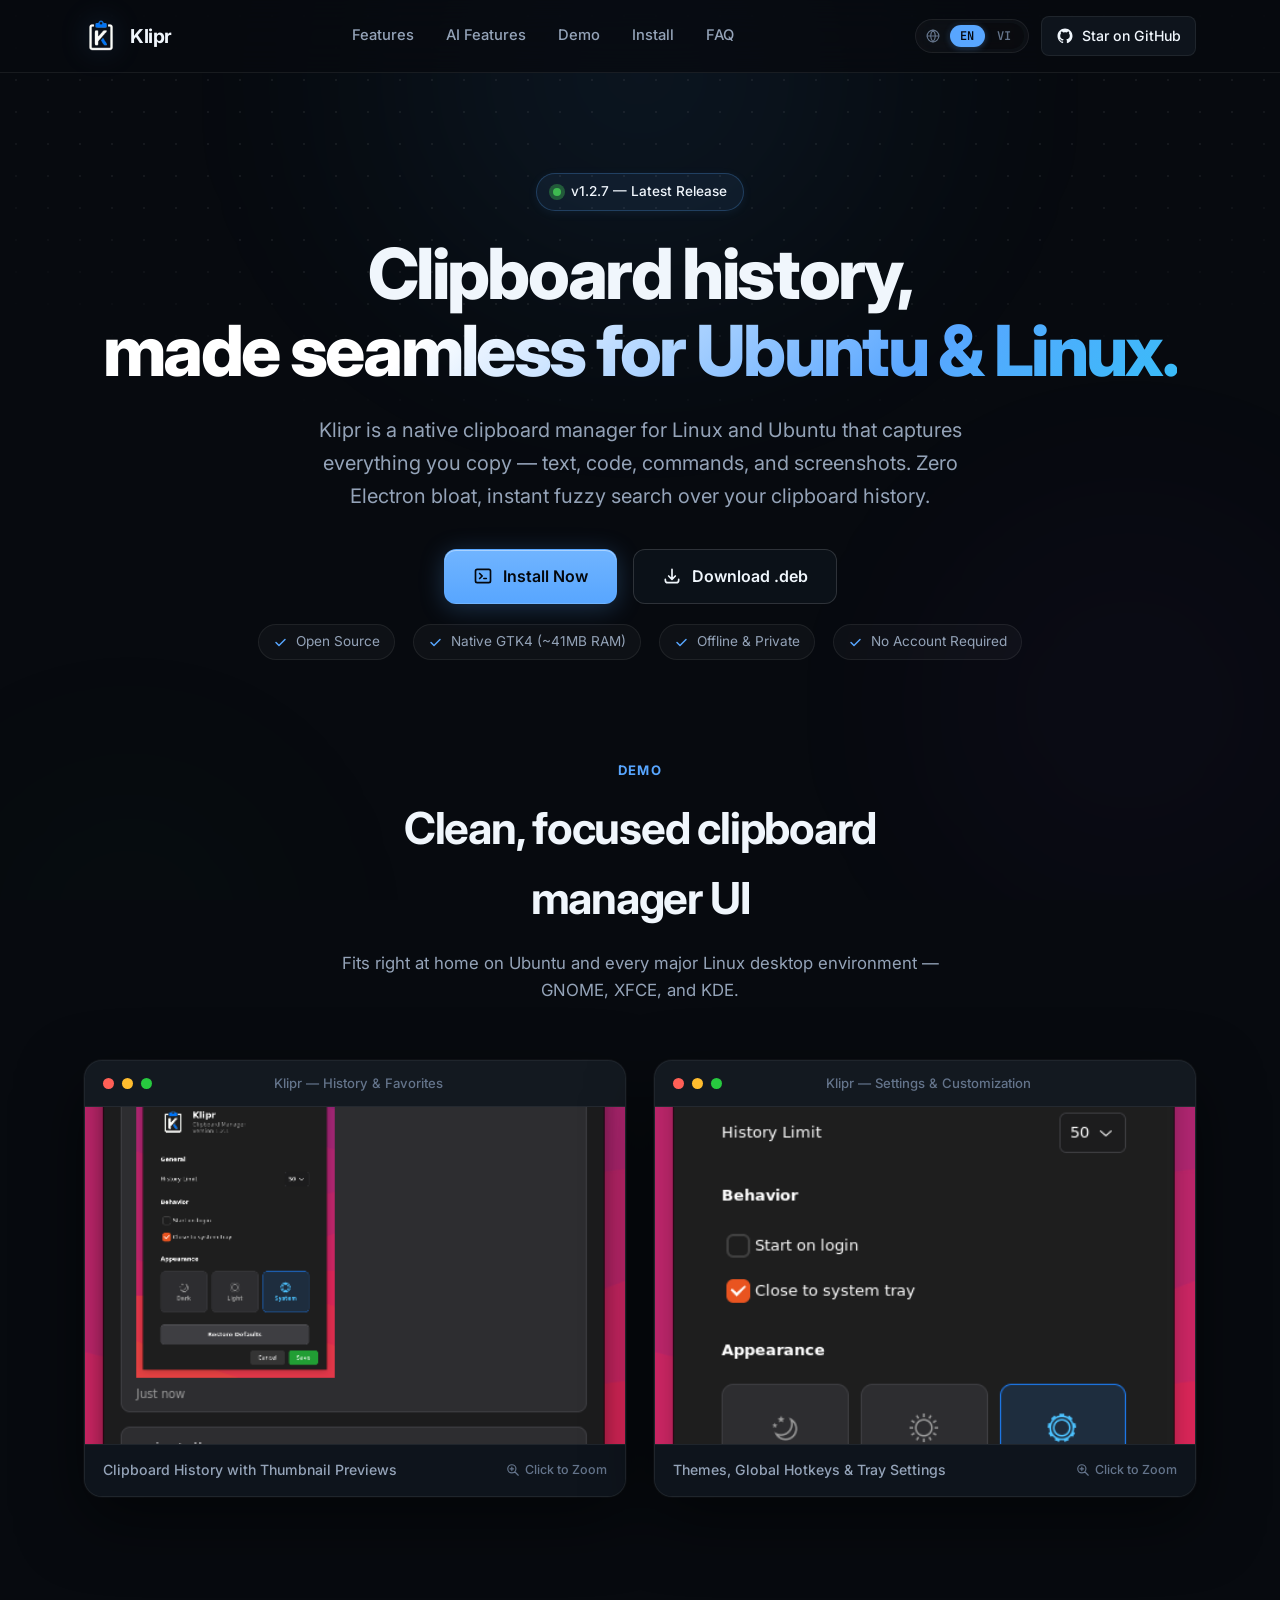
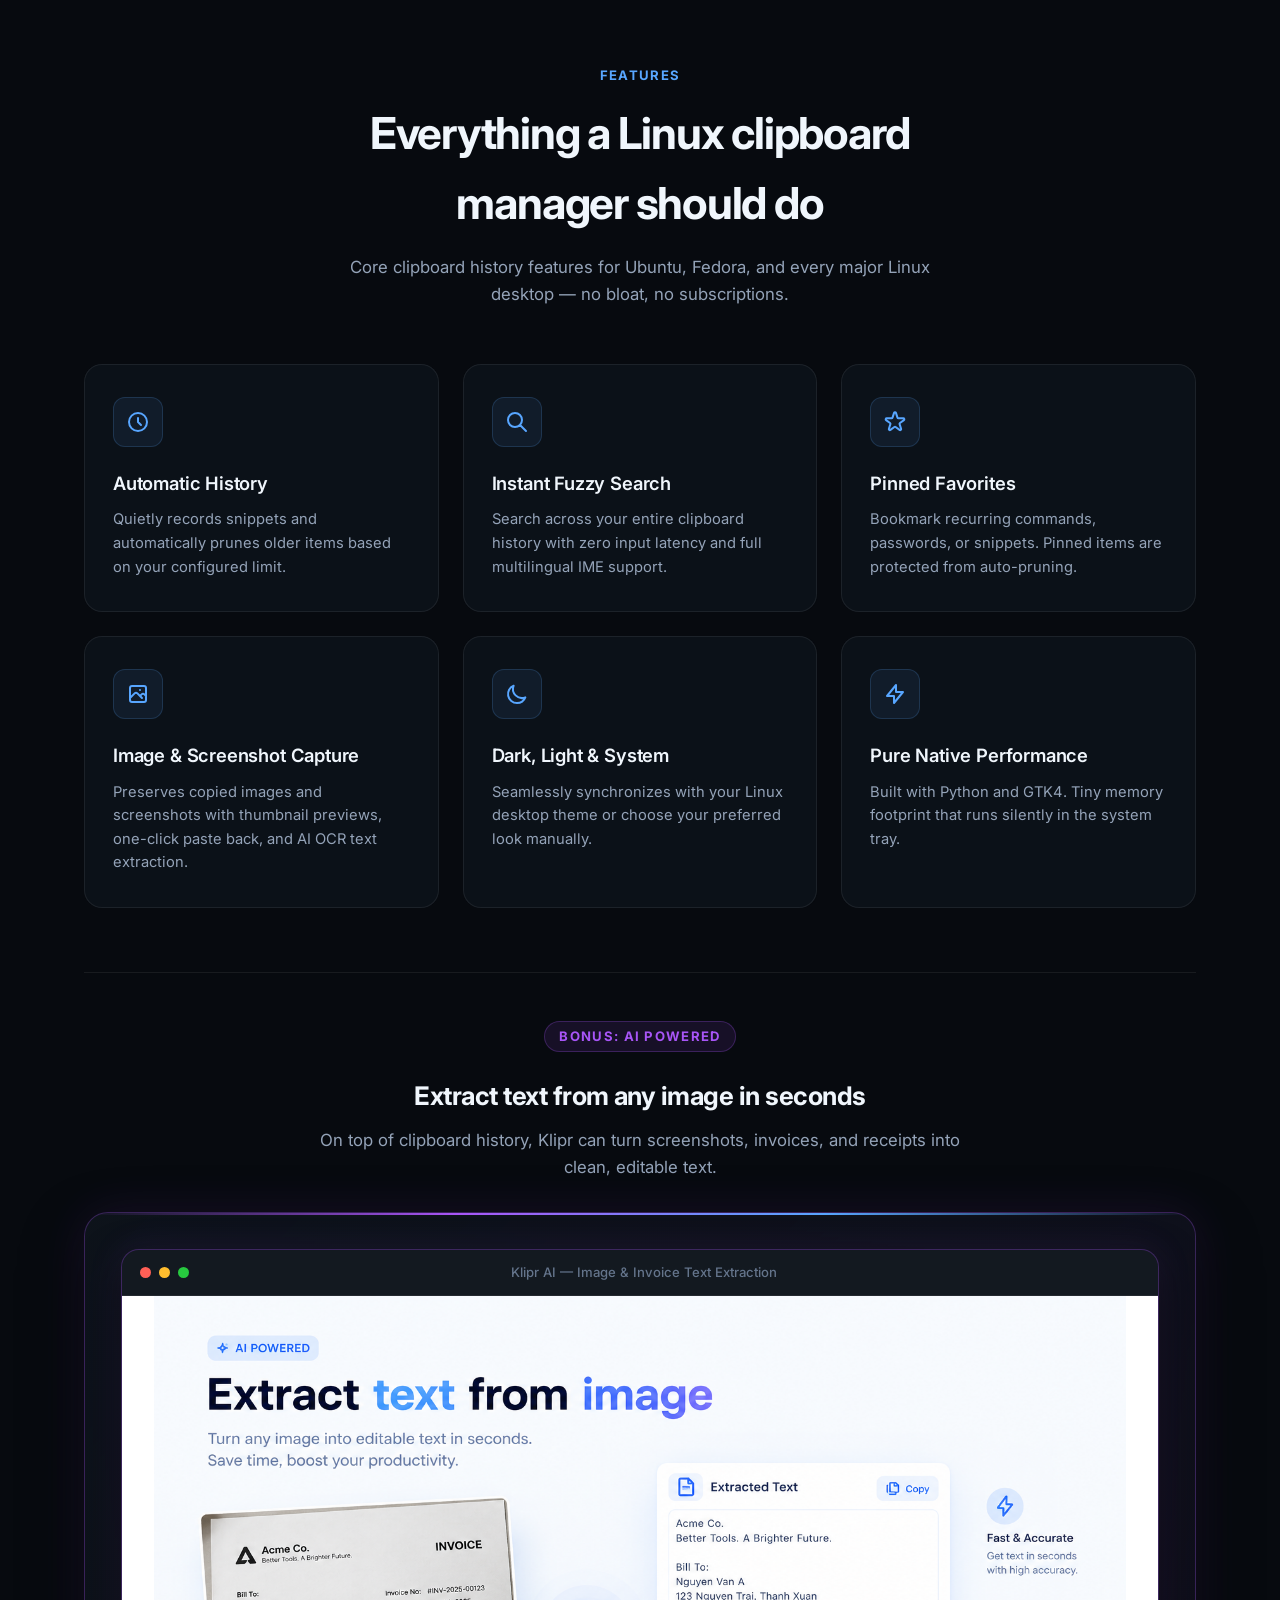
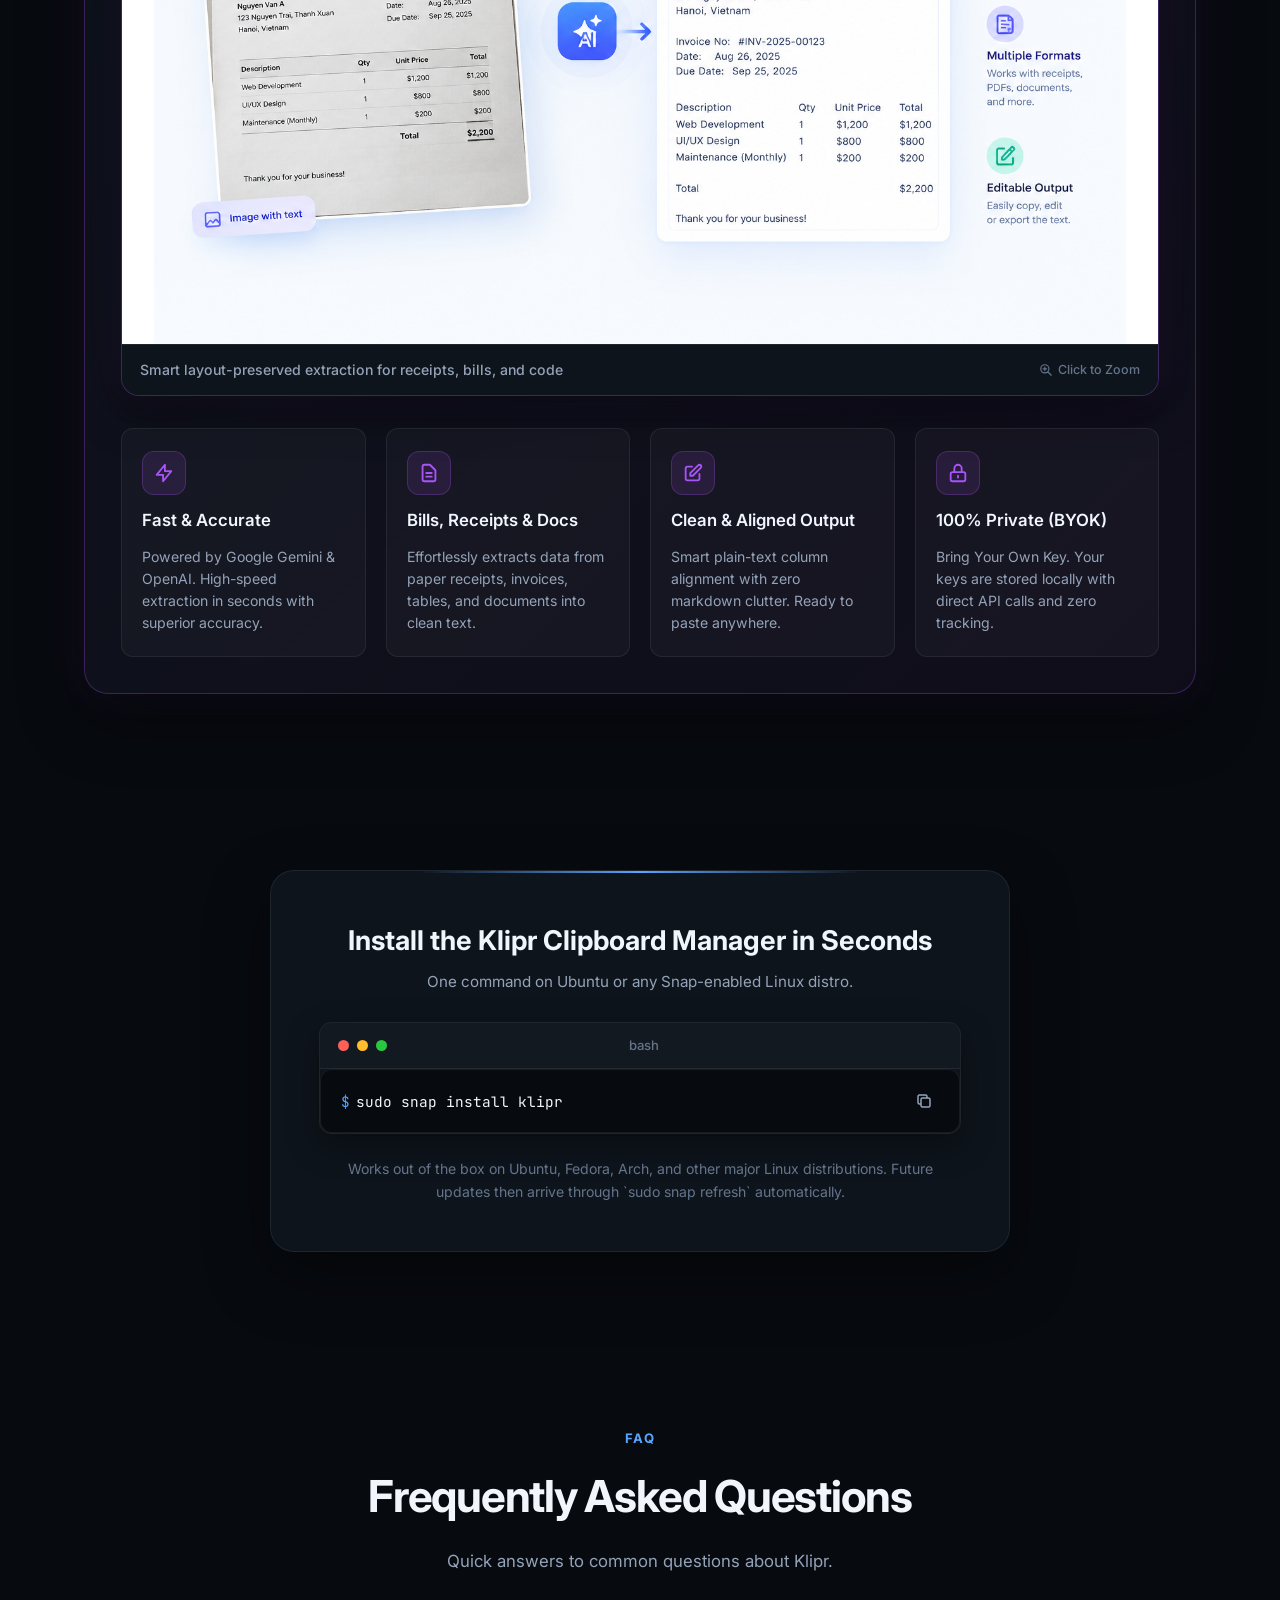
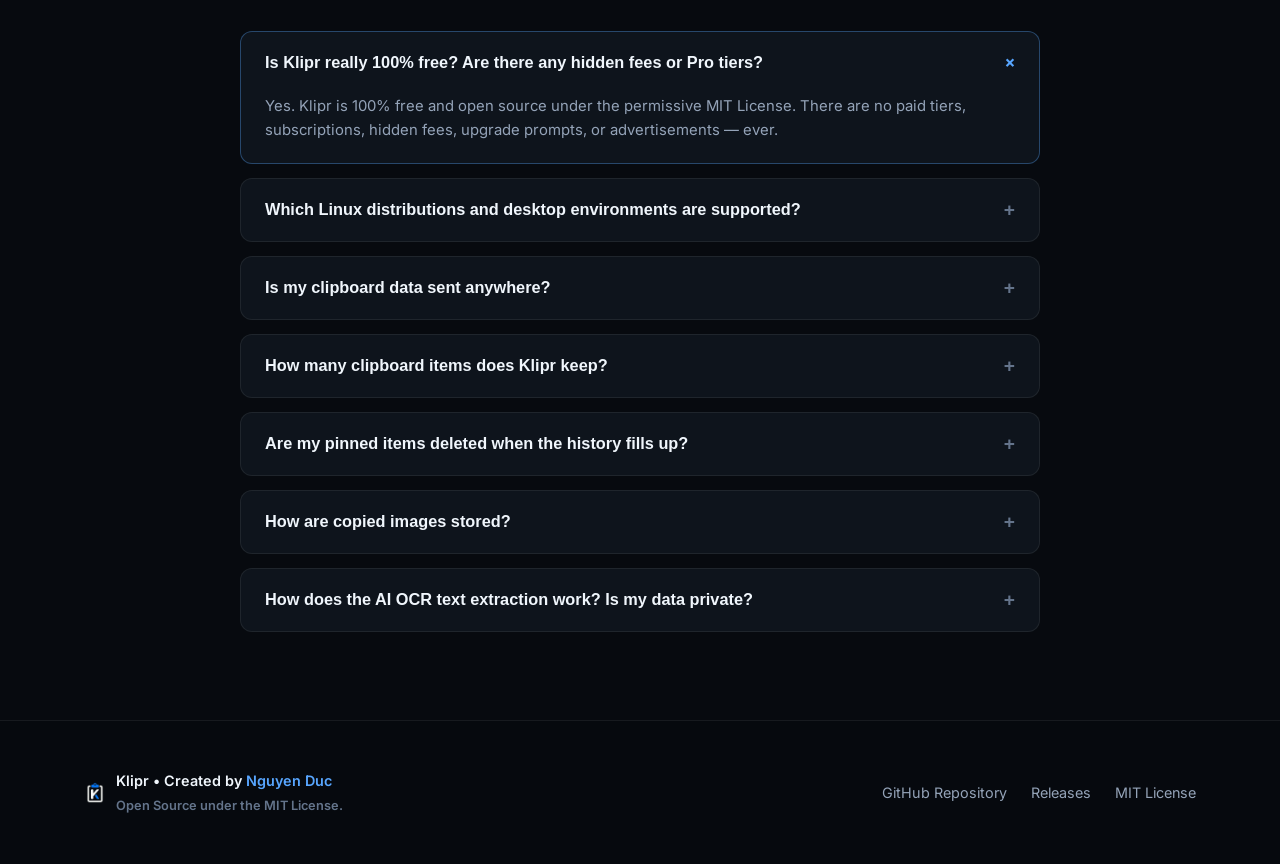
==== commit 2c8b30d7: "feat: release v1.2.7 with AI OCR, concurrent handling, concise toasts, and landing updates" ====
--- a/landing/index.html
+++ b/landing/index.html
@@ -3,9 +3,9 @@
 <head>
     <meta charset="UTF-8">
     <meta name="viewport" content="width=device-width, initial-scale=1.0">
-    <title>Klipr - Linux Clipboard Manager</title>
-    <meta name="description" content="Native GTK4 clipboard history manager for Linux with instant search and image support.">
-    <meta name="keywords" content="linux clipboard manager, gtk4 clipboard, klipr, open source clipboard, lightweight clipboard history">
+    <title>Klipr - Clipboard Manager & History for Ubuntu & Linux</title>
+    <meta name="description" content="Klipr is a free, open-source clipboard manager for Ubuntu and Linux. Instant clipboard history search, image support, and zero telemetry — no Electron bloat.">
+    <meta name="keywords" content="ubuntu clipboard manager, linux clipboard manager, clipboard history, clipboard history manager linux, clipboard manager ubuntu, gtk4 clipboard, klipr, open source clipboard manager, snap clipboard manager, lightweight clipboard history">
     <meta name="author" content="Nguyen Duc">
     <meta name="theme-color" content="#070a0f">
 
@@ -22,17 +22,18 @@
     <meta property="og:locale" content="en_US">
     <meta property="og:locale:alternate" content="vi_VN">
     <meta property="og:url" content="https://nguyenduc2309.github.io/klipr/">
-    <meta property="og:title" content="Klipr - Linux Clipboard Manager">
-    <meta property="og:description" content="Native GTK4 clipboard history manager for Linux. Fast, lightweight, and offline.">
+    <meta property="og:title" content="Klipr - Clipboard Manager & History for Ubuntu & Linux">
+    <meta property="og:description" content="Free, open-source clipboard manager for Ubuntu and Linux. Instant clipboard history search, image support, zero telemetry.">
     <meta property="og:image" content="https://nguyenduc2309.github.io/klipr/assets/home_page.png">
     <meta property="og:image:width" content="1200">
     <meta property="og:image:height" content="750">
-    <meta property="og:image:alt" content="Klipr GTK4 Clipboard History Manager Interface">
+    <meta property="og:image:alt" content="Klipr - Ubuntu & Linux Clipboard Manager Showing Clipboard History">
 
     <!-- Twitter Cards -->
     <meta name="twitter:card" content="summary_large_image">
-    <meta name="twitter:title" content="Klipr - Linux Clipboard Manager">
-    <meta name="twitter:description" content="Native GTK4 clipboard history manager for Linux. Fast, lightweight, and offline.">
+    <meta name="twitter:site" content="@NguyenDuc2309">
+    <meta name="twitter:title" content="Klipr - Clipboard Manager & History for Ubuntu & Linux">
+    <meta name="twitter:description" content="Free, open-source clipboard manager for Ubuntu and Linux. Instant clipboard history search, image support, zero telemetry.">
     <meta name="twitter:image" content="https://nguyenduc2309.github.io/klipr/assets/home_page.png">
     <meta name="twitter:creator" content="@NguyenDuc2309">
 
@@ -42,11 +43,22 @@
       "@context": "https://schema.org",
       "@type": "SoftwareApplication",
       "name": "Klipr",
+      "alternateName": "Klipr Clipboard Manager",
       "applicationCategory": "UtilitiesApplication",
-      "operatingSystem": "Linux",
-      "description": "A native GTK4 clipboard history manager for Linux desktops with instant search and local storage.",
+      "applicationSubCategory": "Clipboard Manager",
+      "operatingSystem": "Linux, Ubuntu, Debian, Fedora, Arch Linux, Linux Mint",
+      "description": "A native GTK4 clipboard manager for Ubuntu and Linux with instant clipboard history search, image capture, and local storage.",
       "image": "https://nguyenduc2309.github.io/klipr/assets/logo.png",
       "screenshot": "https://nguyenduc2309.github.io/klipr/assets/home_page.png",
+      "featureList": [
+        "Automatic clipboard history for Linux and Ubuntu",
+        "Instant fuzzy search across clipboard history",
+        "Pinned favorites protected from auto-pruning",
+        "Image and screenshot clipboard capture",
+        "Dark, light, and system theme sync",
+        "Native GTK4 performance with low RAM usage",
+        "AI-powered OCR text extraction (BYOK)"
+      ],
       "offers": {
         "@type": "Offer",
         "price": "0",
@@ -64,6 +76,72 @@
     }
     </script>
 
+    <!-- FAQPage Structured Data — mirrors the FAQ section below, keep in sync -->
+    <script type="application/ld+json">
+    {
+      "@context": "https://schema.org",
+      "@type": "FAQPage",
+      "mainEntity": [
+        {
+          "@type": "Question",
+          "name": "Is Klipr really 100% free? Are there any hidden fees or Pro tiers?",
+          "acceptedAnswer": {
+            "@type": "Answer",
+            "text": "Yes. Klipr is 100% free and open source under the permissive MIT License. There are no paid tiers, subscriptions, hidden fees, upgrade prompts, or advertisements — ever."
+          }
+        },
+        {
+          "@type": "Question",
+          "name": "Which Linux distributions and desktop environments are supported?",
+          "acceptedAnswer": {
+            "@type": "Answer",
+            "text": "Klipr runs on any modern Linux distribution with GTK4 and D-Bus support, including Ubuntu, Debian, Fedora, Arch Linux, and Linux Mint. It works seamlessly across GNOME, KDE Plasma, XFCE, Cinnamon, and MATE."
+          }
+        },
+        {
+          "@type": "Question",
+          "name": "Is my clipboard data sent anywhere?",
+          "acceptedAnswer": {
+            "@type": "Answer",
+            "text": "No. Klipr operates 100% offline by default. All text, code snippets, and image history are stored strictly on your local device in a local SQLite database with zero telemetry. The only exception is the optional AI OCR feature, which only calls out to your own configured Gemini/OpenAI API key."
+          }
+        },
+        {
+          "@type": "Question",
+          "name": "How many clipboard items does Klipr keep?",
+          "acceptedAnswer": {
+            "@type": "Answer",
+            "text": "By default, Klipr stores your last 50 items. You can easily adjust this limit to 100 or 150 items in the Settings dialog to fit your workflow."
+          }
+        },
+        {
+          "@type": "Question",
+          "name": "Are my pinned items deleted when the history fills up?",
+          "acceptedAnswer": {
+            "@type": "Answer",
+            "text": "Never. Pinned favorites are stored separately and protected from automatic pruning. They remain safely pinned until you explicitly remove them."
+          }
+        },
+        {
+          "@type": "Question",
+          "name": "How are copied images stored?",
+          "acceptedAnswer": {
+            "@type": "Answer",
+            "text": "Copied images and screenshots are saved as optimized PNG files in your local cache directory (~/.cache/klipr/images/) with instant thumbnail previews. Deduplication ensures identical images are not saved twice."
+          }
+        },
+        {
+          "@type": "Question",
+          "name": "How does the AI OCR text extraction work? Is my data private?",
+          "acceptedAnswer": {
+            "@type": "Answer",
+            "text": "Klipr uses Bring Your Own Key (BYOK) for Google Gemini and OpenAI. Your API keys are stored locally on your device. When you extract text, images are sent directly to the official AI provider endpoint with zero telemetry or middleman servers. If you don't configure an API key, Klipr remains 100% offline."
+          }
+        }
+      ]
+    }
+    </script>
+
     <!-- Favicons & Fonts -->
     <link rel="icon" href="./assets/logo.png" type="image/png">
     <link rel="preconnect" href="https://fonts.googleapis.com">
@@ -132,11 +210,11 @@
                 </div>
 
                 <h1 class="hero-title reveal delay-1" data-i18n="hero.title">
-                    Clipboard history,<br><span class="gradient-text">made seamless for Linux.</span>
+                    Clipboard history,<br><span class="gradient-text">made seamless for Ubuntu & Linux.</span>
                 </h1>
 
                 <p class="hero-description reveal delay-2" data-i18n="hero.desc">
-                    Klipr captures everything you copy — text, code, commands, and screenshots. Native GTK4 desktop integration, zero Electron bloat, and instant fuzzy search.
+                    Klipr is a native clipboard manager for Linux and Ubuntu that captures everything you copy — text, code, commands, and screenshots. Zero Electron bloat, instant fuzzy search over your clipboard history.
                 </p>
 
                 <div class="hero-actions reveal delay-3">
@@ -175,58 +253,13 @@
             </div>
         </section>
 
-        <!-- Open Source Promise Section -->
-        <section class="section" id="free-promise" style="padding: 40px 0 60px;">
-            <div class="container">
-                <div class="section-header reveal">
-                    <span class="section-tag" data-i18n="promise.tag">Open Source</span>
-                    <h2 class="section-title" data-i18n="promise.title">Built openly for the Linux community</h2>
-                    <p class="section-subtitle" data-i18n="promise.subtitle">Klipr is lightweight and transparent. No paywalls, no monetization, no tracking.</p>
-                </div>
-
-                <div class="free-promise-grid reveal">
-                    <div class="free-card">
-                        <div class="free-card-icon">
-                            <svg width="22" height="22" fill="none" viewBox="0 0 24 24" stroke="currentColor"><path stroke-linecap="round" stroke-linejoin="round" stroke-width="2" d="M12 8c-1.657 0-3 .895-3 2s1.343 2 3 2 3 .895 3 2-1.343 2-3 2m0-8c1.11 0 2.08.402 2.599 1M12 8V7m0 1v8m0 0v1m0-1c-1.11 0-2.08-.402-2.599-1M21 12a9 9 0 11-18 0 9 9 0 0118 0z"/></svg>
-                        </div>
-                        <h3 data-i18n="promise.c1_title">Community Driven</h3>
-                        <p data-i18n="promise.c1_desc">No paid tiers, no subscriptions, and no locked features. Everything is open for everyone.</p>
-                    </div>
-
-                    <div class="free-card">
-                        <div class="free-card-icon">
-                            <svg width="22" height="22" fill="none" viewBox="0 0 24 24" stroke="currentColor"><path stroke-linecap="round" stroke-linejoin="round" stroke-width="2" d="M18.364 18.364A9 9 0 005.636 5.636m12.728 12.728A9 9 0 015.636 5.636m12.728 12.728L5.636 5.636"/></svg>
-                        </div>
-                        <h3 data-i18n="promise.c2_title">Zero Advertisements</h3>
-                        <p data-i18n="promise.c2_desc">No sponsored banners, no upgrade prompts, and no annoying popups. Clean and focused.</p>
-                    </div>
-
-                    <div class="free-card">
-                        <div class="free-card-icon">
-                            <svg width="22" height="22" fill="none" viewBox="0 0 24 24" stroke="currentColor"><path stroke-linecap="round" stroke-linejoin="round" stroke-width="2" d="M9 12l2 2 4-4m5.618-4.016A11.955 11.955 0 0112 2.944a11.955 11.955 0 01-8.618 3.04A12.02 12.02 0 003 9c0 5.591 3.824 10.29 9 11.622 5.176-1.332 9-6.03 9-11.622 0-1.042-.133-2.052-.382-3.016z"/></svg>
-                        </div>
-                        <h3 data-i18n="promise.c3_title">Offline &amp; Private</h3>
-                        <p data-i18n="promise.c3_desc">All snippets and history remain strictly on your local disk. Nothing is uploaded to any cloud server.</p>
-                    </div>
-
-                    <div class="free-card">
-                        <div class="free-card-icon">
-                            <svg width="22" height="22" fill="none" viewBox="0 0 24 24" stroke="currentColor"><path stroke-linecap="round" stroke-linejoin="round" stroke-width="2" d="M10 20l4-16m4 4l4 4-4 4M6 16l-4-4 4-4"/></svg>
-                        </div>
-                        <h3 data-i18n="promise.c4_title">Permissive MIT License</h3>
-                        <p data-i18n="promise.c4_desc">Free for both personal and commercial use. Inspect, modify, or fork the full codebase on GitHub.</p>
-                    </div>
-                </div>
-            </div>
-        </section>
-
         <!-- Screenshots / Showcase -->
         <section class="showcase" id="screenshots">
             <div class="container">
                 <div class="section-header reveal">
                     <span class="section-tag" data-i18n="showcase.tag">Demo</span>
-                    <h2 class="section-title" data-i18n="showcase.title">Clean, focused GTK4 interface</h2>
-                    <p class="section-subtitle" data-i18n="showcase.subtitle">Fits right at home on modern Linux desktop environments including GNOME, XFCE, and KDE.</p>
+                    <h2 class="section-title" data-i18n="showcase.title">Clean, focused clipboard manager UI</h2>
+                    <p class="section-subtitle" data-i18n="showcase.subtitle">Fits right at home on Ubuntu and every major Linux desktop environment — GNOME, XFCE, and KDE.</p>
                 </div>
 
                 <div class="showcase-container">
@@ -260,7 +293,7 @@
                             <span class="window-title" data-i18n="showcase.window2_title">Klipr — Settings &amp; Customization</span>
                             <div style="width: 42px;"></div>
                         </div>
-                        <img src="./assets/setting_page.png" alt="Klipr Settings View" class="window-img" loading="lazy">
+                        <img src="./assets/setting_page.png" alt="Klipr Ubuntu Linux Clipboard Manager Settings" class="window-img" loading="lazy">
                         <div class="window-caption">
                             <span data-i18n="showcase.window2_caption">Themes, Global Hotkeys &amp; Tray Settings</span>
                             <span class="zoom-hint">
@@ -278,8 +311,8 @@
             <div class="container">
                 <div class="section-header reveal">
                     <span class="section-tag" data-i18n="features.tag">Features</span>
-                    <h2 class="section-title" data-i18n="features.title">Built for daily developer productivity</h2>
-                    <p class="section-subtitle" data-i18n="features.subtitle">Everything you need to effortlessly manage clipboard history without bloat.</p>
+                    <h2 class="section-title" data-i18n="features.title">Everything a Linux clipboard manager should do</h2>
+                    <p class="section-subtitle" data-i18n="features.subtitle">Core clipboard history features for Ubuntu, Fedora, and every major Linux desktop — no bloat, no subscriptions.</p>
                 </div>
 
                 <div class="features-grid">
@@ -331,19 +364,16 @@
                         <p data-i18n="features.f6_desc">Built with Python and GTK4. Tiny memory footprint that runs silently in the system tray.</p>
                     </div>
                 </div>
-            </div>
-        </section>
-
-        <!-- AI Features Section -->
-        <section class="section ai-section" id="ai-features">
-            <div class="container">
-                <div class="section-header reveal">
-                    <span class="section-tag ai-tag" data-i18n="ai.tag">AI Powered</span>
-                    <h2 class="section-title" data-i18n="ai.title">Extract text from image in seconds</h2>
-                    <p class="section-subtitle" data-i18n="ai.subtitle">Turn screenshots, invoices, receipts, and documents into clean, editable text with next-gen AI.</p>
-                </div>
-
-                <div class="ai-hero-card reveal">
+
+                <!-- AI Features (bonus capability, nested in the same Features flow) -->
+                <div class="ai-subsection" id="ai-features">
+                    <div class="ai-subheader reveal">
+                        <span class="section-tag ai-tag" data-i18n="ai.tag">Bonus: AI Powered</span>
+                        <h3 class="ai-subtitle-title" data-i18n="ai.title">Extract text from any image in seconds</h3>
+                        <p class="section-subtitle" data-i18n="ai.subtitle">On top of clipboard history, Klipr can turn screenshots, invoices, and receipts into clean, editable text.</p>
+                    </div>
+
+                    <div class="ai-hero-card reveal">
                     <!-- Prominent Image Showcase Window -->
                     <div class="window-frame ai-window-frame" title="Click to view full image">
                         <div class="window-header">
@@ -408,6 +438,7 @@
                         </div>
                     </div>
                 </div>
+                </div>
 
             </div>
         </section>
@@ -417,8 +448,8 @@
             <div class="container">
                 <div class="install-card reveal">
                     <div class="install-header">
-                        <h3 data-i18n="install.title">Install Klipr in Seconds</h3>
-                        <p data-i18n="install.subtitle">One command. That's it.</p>
+                        <h3 data-i18n="install.title">Install the Klipr Clipboard Manager in Seconds</h3>
+                        <p data-i18n="install.subtitle">One command on Ubuntu or any Snap-enabled Linux distro.</p>
                     </div>
 
                     <div class="terminal-window">
@@ -442,7 +473,7 @@
                             </button>
                         </div>
                     </div>
-                    <p class="install-note" data-i18n="install.note_apt">Works on any Ubuntu system out of the box. Future updates then arrive through <code>sudo snap refresh</code> automatically.</p>
+                    <p class="install-note" data-i18n="install.note_apt">Works out of the box on Ubuntu, Fedora, Arch, and other major Linux distributions. Future updates then arrive through <code>sudo snap refresh</code> automatically.</p>
                 </div>
             </div>
         </section>
@@ -463,7 +494,7 @@
                             <span class="faq-icon">+</span>
                         </button>
                         <div class="faq-answer">
-                            <p data-i18n="faq.a0">Yes. Klipr is 100% free and open source under the permissive MIT License. There are no paid tiers, subscriptions, hidden fees, or advertisements.</p>
+                            <p data-i18n="faq.a0">Yes. Klipr is 100% free and open source under the permissive MIT License. There are no paid tiers, subscriptions, hidden fees, upgrade prompts, or advertisements — ever.</p>
                         </div>
                     </div>
 
@@ -483,7 +514,7 @@
                             <span class="faq-icon">+</span>
                         </button>
                         <div class="faq-answer">
-                            <p data-i18n="faq.a2">No. Klipr operates 100% offline. All text, code snippets, and image history are stored strictly on your local device in a local SQLite database with zero telemetry or network calls.</p>
+                            <p data-i18n="faq.a2">No. Klipr operates 100% offline by default. All text, code snippets, and image history are stored strictly on your local device in a local SQLite database with zero telemetry. The only exception is the optional AI OCR feature, which only calls out to your own configured Gemini/OpenAI API key — see the next question.</p>
                         </div>
                     </div>
 
--- a/landing/css/style.css
+++ b/landing/css/style.css
@@ -384,64 +384,6 @@
     margin-bottom: 20px;
 }
 
-/* ── Free Promise Section ── */
-.free-promise-grid {
-    display: grid;
-    grid-template-columns: repeat(4, 1fr);
-    gap: 20px;
-}
-
-.free-card {
-    background: var(--bg-surface-glass);
-    border: 1px solid var(--border-subtle);
-    border-radius: var(--radius-lg);
-    padding: 28px 22px;
-    backdrop-filter: blur(12px);
-    transition: transform var(--transition-normal), border-color var(--transition-normal), background var(--transition-normal);
-}
-
-.free-card:hover {
-    transform: translateY(-4px);
-    border-color: var(--border-accent);
-    background: var(--bg-surface-elevated);
-}
-
-.free-card-icon {
-    width: 44px;
-    height: 44px;
-    border-radius: var(--radius-md);
-    background: rgba(63, 185, 80, 0.1);
-    border: 1px solid rgba(63, 185, 80, 0.25);
-    color: var(--accent-emerald);
-    display: flex;
-    align-items: center;
-    justify-content: center;
-    margin-bottom: 18px;
-}
-
-.free-card h3 {
-    font-size: 1.08rem;
-    font-weight: 600;
-    margin-bottom: 8px;
-}
-
-.free-card p {
-    color: var(--text-secondary);
-    font-size: 0.88rem;
-    line-height: 1.6;
-}
-
-@media (max-width: 992px) {
-    .free-promise-grid {
-        grid-template-columns: repeat(2, 1fr);
-    }
-}
-
-@media (max-width: 600px) {
-    .free-promise-grid {
-        grid-template-columns: 1fr;
-    }
-}
 
 /* ── Buttons ── */
 .btn {
@@ -1046,10 +988,25 @@
 .delay-2 { transition-delay: 0.2s; }
 .delay-3 { transition-delay: 0.3s; }
 
-/* ── AI Features Section ── */
-.ai-section {
-    padding: 70px 0 90px;
+/* ── AI Features (nested inside Features section) ── */
+.ai-subsection {
+    margin-top: 64px;
+    padding-top: 48px;
+    border-top: 1px solid var(--border-subtle, rgba(255, 255, 255, 0.08));
     position: relative;
+}
+
+.ai-subheader {
+    text-align: center;
+    max-width: 640px;
+    margin: 0 auto 32px;
+}
+
+.ai-subtitle-title {
+    font-size: 1.6rem;
+    font-weight: 700;
+    letter-spacing: -0.02em;
+    margin: 12px 0 10px;
 }
 
 .ai-tag {
